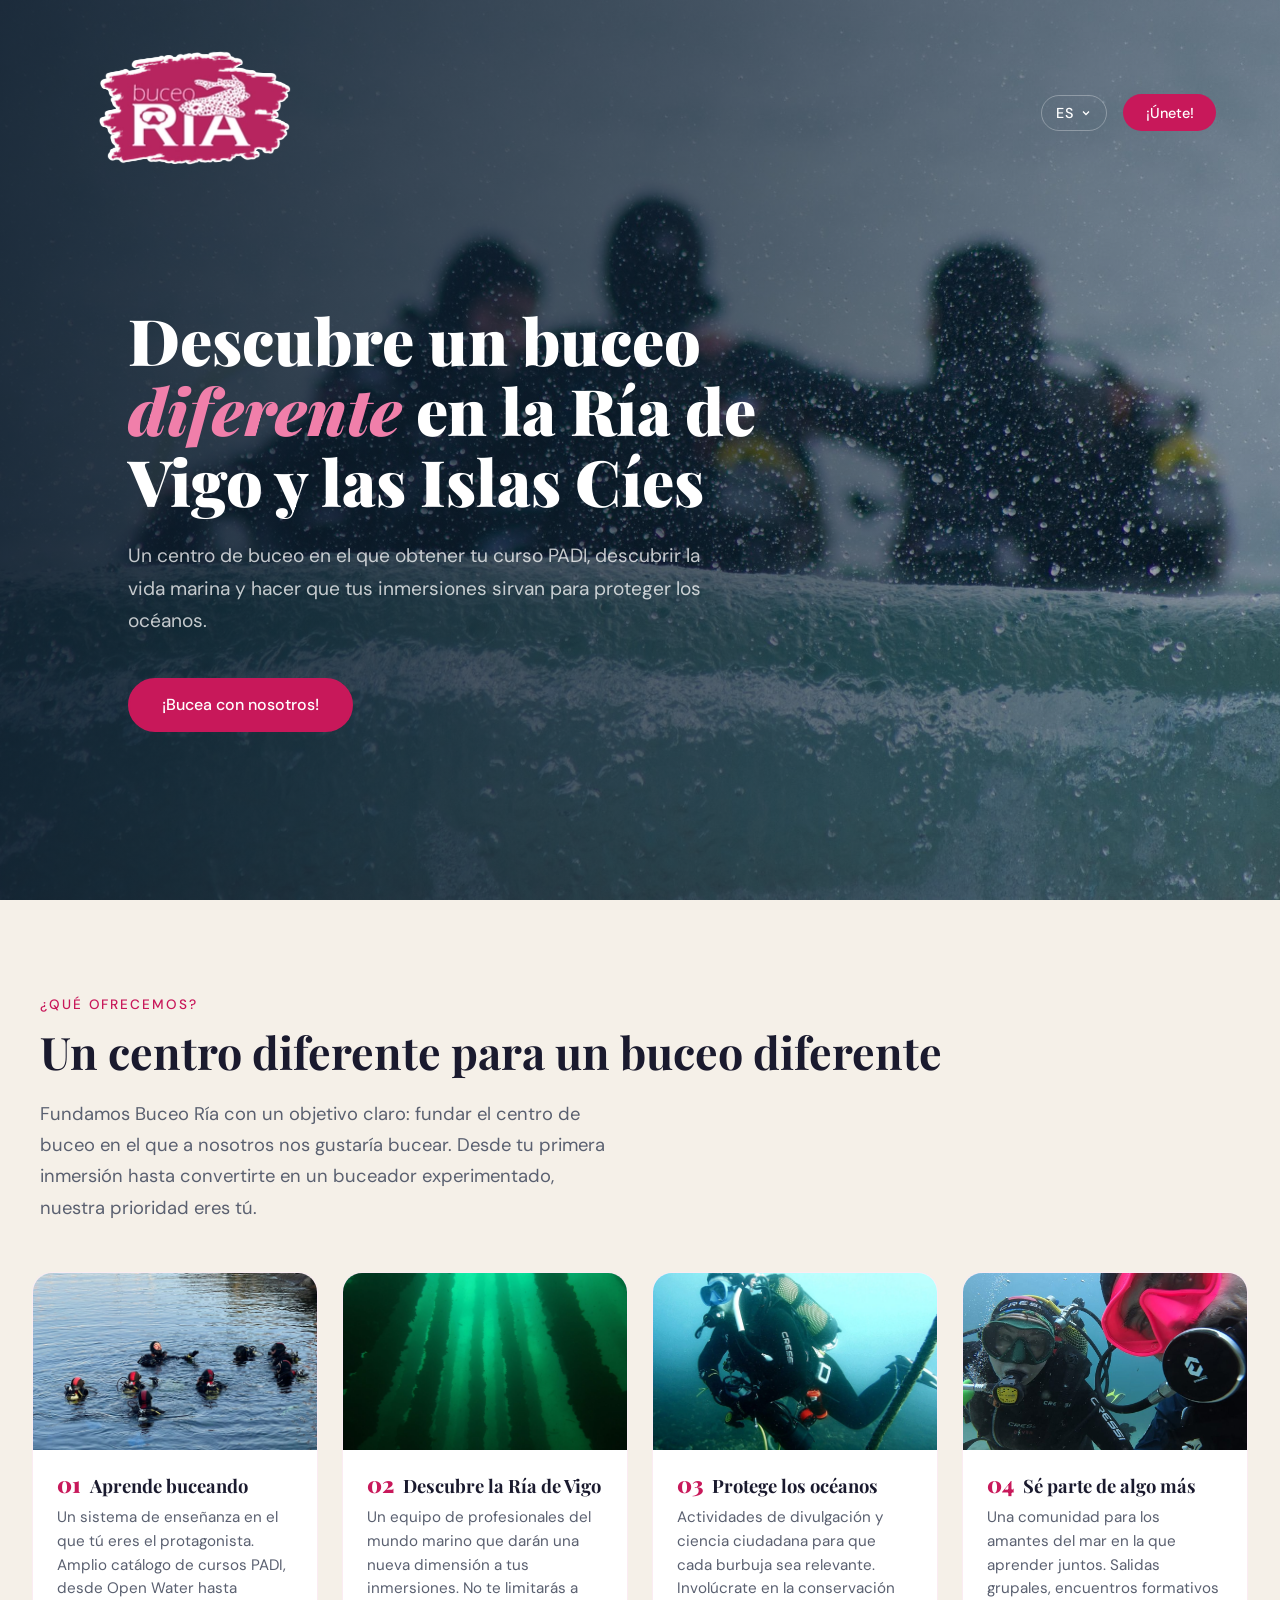
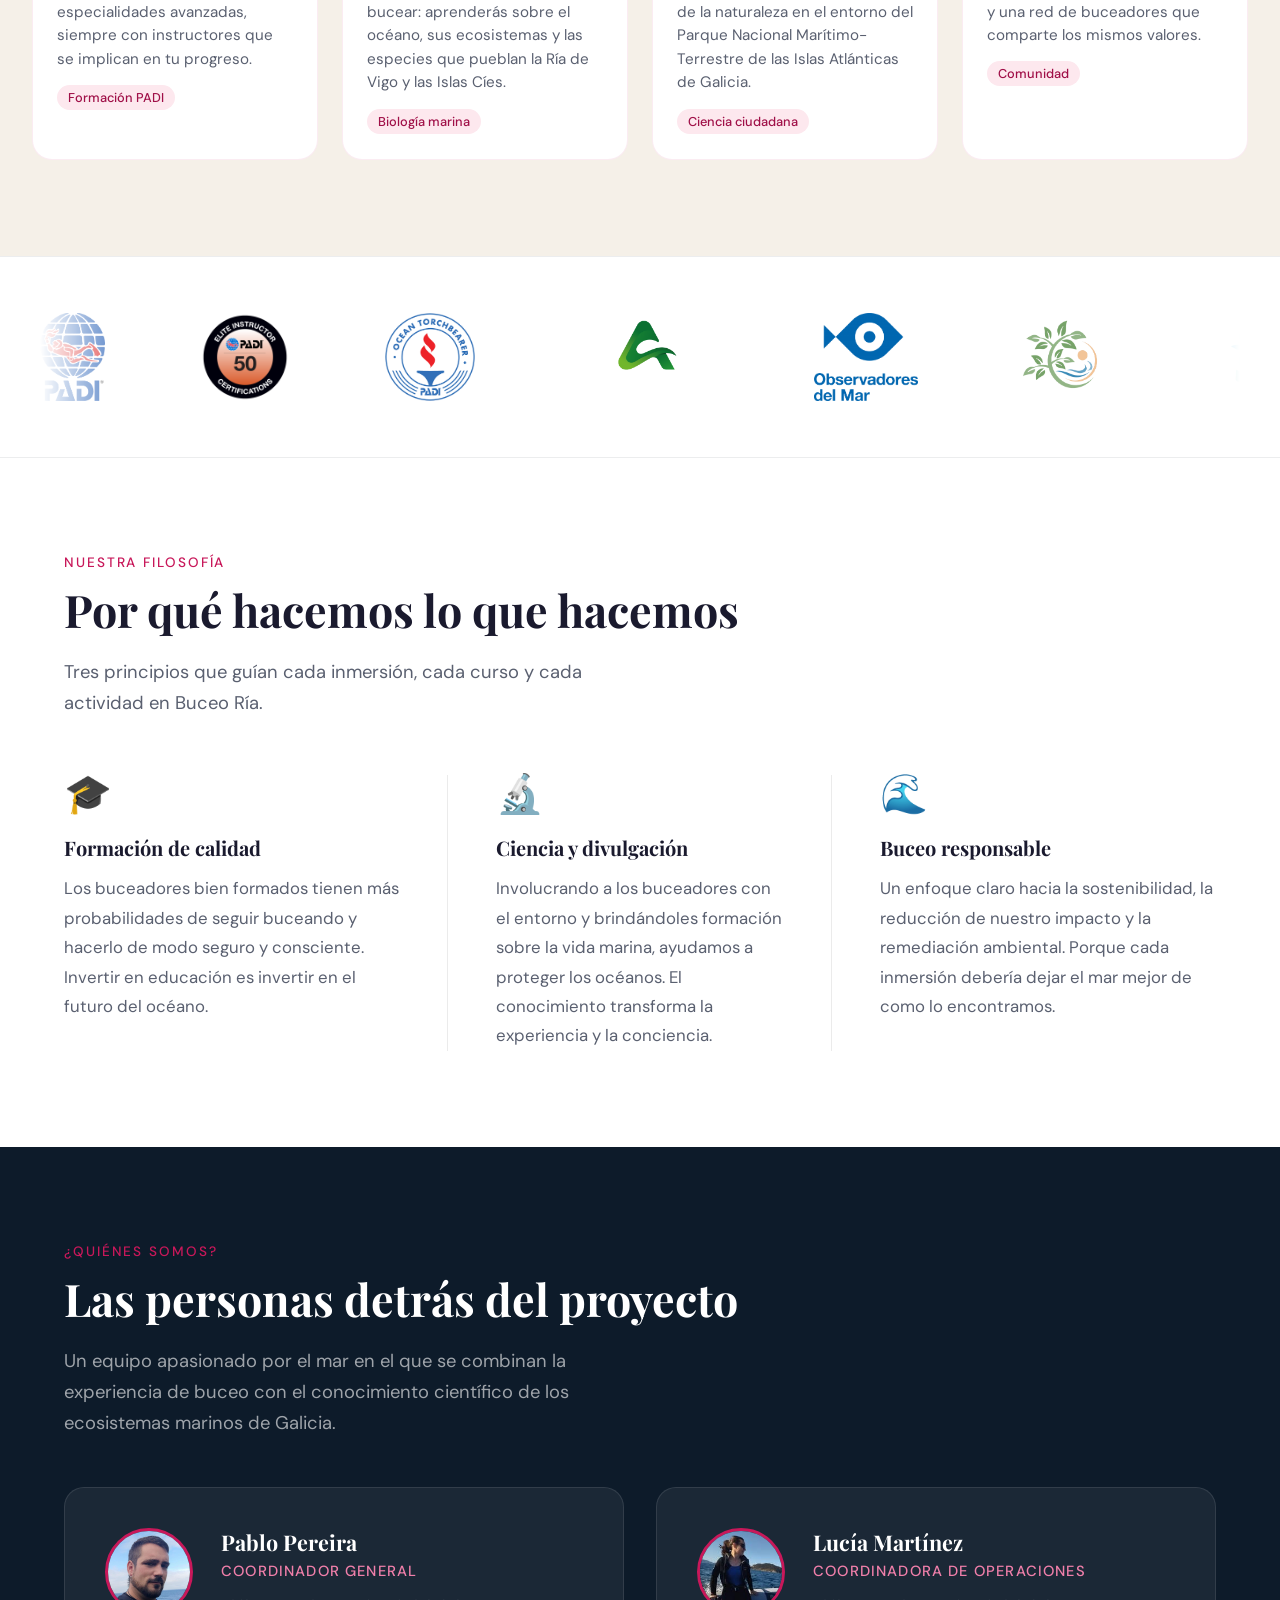
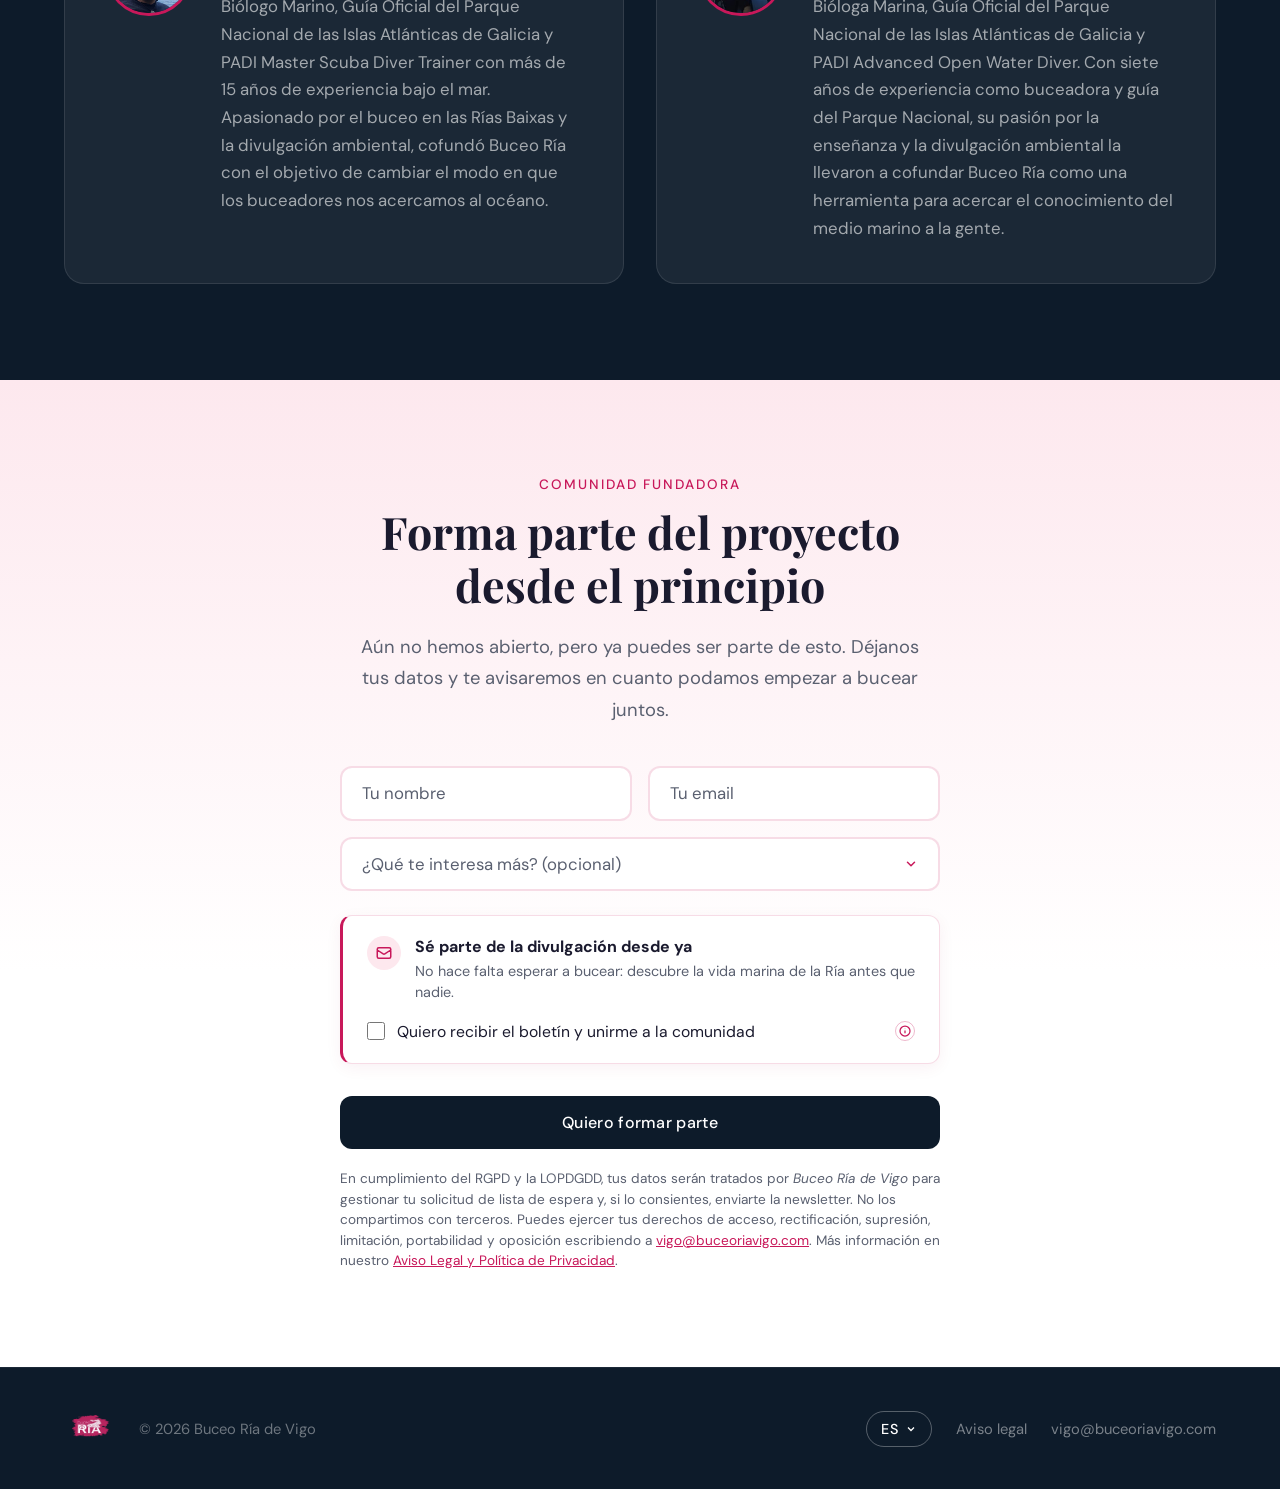
==== index.html @ fea6e8fd "fixes para dejar ready para prod" ====
<!DOCTYPE html>
<html lang="es">

<head>
  <meta charset="UTF-8">
  <meta name="viewport" content="width=device-width, initial-scale=1.0">

  <title>Buceo Ría | Centro de buceo en la Ría de Vigo y las Islas Cíes</title>
  <meta name="description"
    content="Centro de buceo en la Ría de Vigo y las Islas Cíes. Formación PADI, biología marina y ciencia ciudadana. Únete a nuestra lista de espera.">
  <meta name="robots" content="index, follow">
  <link rel="canonical" href="https://www.buceoriavigo.com/">

  <!-- Favicon -->
  <link rel="icon" href="/favicon.ico" sizes="any">
  <link rel="icon" type="image/png" sizes="16x16" href="assets/images/favicon-16x16.png">
  <link rel="icon" type="image/png" sizes="32x32" href="assets/images/favicon-32x32.png">
  <link rel="apple-touch-icon" sizes="180x180" href="assets/images/apple-touch-icon.png">

  <!-- Open Graph -->
  <meta property="og:type" content="website">
  <meta property="og:url" content="https://www.buceoriavigo.com/">
  <meta property="og:title" content="Buceo Ría | Centro de buceo en la Ría de Vigo y las Islas Cíes">
  <meta property="og:description"
    content="Centro de buceo en la Ría de Vigo y las Islas Cíes. Formación PADI, biología marina y ciencia ciudadana. Únete a nuestra lista de espera.">
  <!-- TEMPORAL: apunta a vercel.app porque www.buceoriavigo.com aun sirve la web de WordPress en construccion, no este deploy. Volver a https://www.buceoriavigo.com/assets/images/og-image.jpg en cuanto el dominio apunte a Vercel. -->
  <meta property="og:image" content="https://buceo-ria-landing.vercel.app/assets/images/og-image.jpg">
  <meta property="og:image:width" content="1200">
  <meta property="og:image:height" content="630">
  <meta property="og:locale" content="es_ES">
  <meta property="og:site_name" content="Buceo Ría">

  <!-- Twitter Card -->
  <meta name="twitter:card" content="summary_large_image">
  <meta name="twitter:title" content="Buceo Ría | Centro de buceo en la Ría de Vigo y las Islas Cíes">
  <meta name="twitter:description"
    content="Centro de buceo en la Ría de Vigo y las Islas Cíes. Formación PADI, biología marina y ciencia ciudadana.">
  <!-- TEMPORAL: mismo motivo que og:image arriba -->
  <meta name="twitter:image" content="https://buceo-ria-landing.vercel.app/assets/images/og-image.jpg">

  <link rel="preconnect" href="https://fonts.googleapis.com">
  <link rel="preconnect" href="https://fonts.gstatic.com" crossorigin>
  <link
    href="https://fonts.googleapis.com/css2?family=Playfair+Display:ital,wght@0,700;0,900;1,700&family=DM+Sans:wght@300;400;500&display=swap"
    rel="stylesheet">
  <link rel="stylesheet" href="css/styles.css">
</head>

<body>

  <!-- NAV -->
  <nav>
    <a class="nav-logo" href="#">
      <img src="assets/images/Logo_splash.webp" alt="Buceo Ría logo">
    </a>
    <div class="nav-right">
      <div class="lang-dropdown">
        <button class="lang-current" aria-haspopup="listbox">
          <span class="lang-current-label">ES</span>
          <svg width="12" height="12" fill="none" stroke="currentColor" stroke-width="2.5" viewBox="0 0 24 24">
            <path d="M6 9l6 6 6-6" />
          </svg>
        </button>
        <ul class="lang-options" role="listbox">
          <li class="lang-option" data-lang="gl" role="option">Galego</li>
          <li class="lang-option active" data-lang="es" role="option">Español</li>
          <li class="lang-option" data-lang="en" role="option">English</li>
        </ul>
      </div>
      <a class="nav-cta" href="#cta" data-i18n="nav.cta">Únete</a>
    </div>
  </nav>

  <!-- HERO -->
  <section id="hero">
    <div class="hero-bg-img"></div>
    <div class="hero-bg-pattern"></div>
    <div class="hero-bubbles">
      <div class="bubble"></div>
      <div class="bubble"></div>
      <div class="bubble"></div>
      <div class="bubble"></div>
      <div class="bubble"></div>
      <div class="bubble"></div>
      <div class="bubble"></div>
      <div class="bubble"></div>
    </div>
    <div class="hero-content">
      <!-- hero-tag: desactivado temporalmente, quitar visibility:hidden para activar -->
      <div class="hero-tag" style="visibility: hidden;" aria-hidden="true" data-i18n="hero.tag">Exploración · Ciencia ·
        Comunidad</div>
      <h1 data-i18n-html="hero.h1">Descubre un buceo <em>diferente</em> en la Ría de Vigo y las Islas Cíes</h1>
      <p data-i18n="hero.p">Un centro de buceo en el que obtener tu curso PADI, descubrir la vida marina y hacer que tus
        inmersiones sirvan para proteger los océanos.</p>
      <div class="hero-btns">
        <a href="#cta" class="btn-primary" data-i18n="hero.btn1">¡Bucea con nosotros!</a>
        <!-- redes sociales desactivadas temporalmente (aún no lanzadas), quitar style="display:none" para reactivar -->
        <a href="https://instagram.com" target="_blank" rel="noopener" class="btn-secondary" style="display: none;"
          data-i18n="hero.btn2">Síguenos en redes</a>
      </div>
    </div>
  </section>

  <!-- ACTIVIDADES -->
  <section id="actividades">
    <div class="section-inner">
      <div class="section-label" data-i18n="act.label">¿Qué ofrecemos?</div>
      <h2 class="section-title" data-i18n="act.title">Un centro diferente para un buceo diferente</h2>
      <p class="section-intro" data-i18n="act.intro">Fundamos Buceo Ría con un objetivo claro: fundar el centro de buceo
        en el que a nosotros nos gustaría bucear. Desde tu primera inmersión hasta convertirte en un buceador
        experimentado, nuestra prioridad eres tú.</p>
    </div>
    <div class="actividades-wide">
      <div class="actividades-grid">
        <div class="actividad-card">
          <div class="actividad-media">
            <img src="assets/images/algo-mas.jpg" alt="Grupo de buceadores en superficie durante un curso" loading="lazy">
          </div>
          <div class="actividad-body">
            <div class="actividad-head">
              <span class="actividad-num">01</span>
              <h3 data-i18n="act.1.title">Aprende buceando</h3>
            </div>
            <p data-i18n="act.1.desc">Un sistema de enseñanza en el que tú eres el protagonista. Amplio catálogo de
              cursos PADI, desde Open Water hasta especialidades avanzadas, siempre con instructores que se implican
              en tu progreso.</p>
            <span class="tag" data-i18n="act.1.tag">Formación PADI</span>
          </div>
        </div>
        <div class="actividad-card">
          <div class="actividad-media">
            <img src="assets/images/descubre.jpg" alt="Luz atravesando el agua entre las algas en la Ría de Vigo"
              loading="lazy">
          </div>
          <div class="actividad-body">
            <div class="actividad-head">
              <span class="actividad-num">02</span>
              <h3 data-i18n="act.2.title">Descubre la Ría de Vigo</h3>
            </div>
            <p data-i18n="act.2.desc">Un equipo de profesionales del mundo marino que darán una nueva dimensión a tus
              inmersiones. No te limitarás a bucear: aprenderás sobre el océano, sus ecosistemas y las especies que
              pueblan la Ría de Vigo y las Islas Cíes.</p>
            <span class="tag" data-i18n="act.2.tag">Biología marina</span>
          </div>
        </div>
        <div class="actividad-card">
          <div class="actividad-media">
            <img src="assets/images/protege.jpg" alt="Buceador explorando el fondo marino junto a la costa"
              loading="lazy">
          </div>
          <div class="actividad-body">
            <div class="actividad-head">
              <span class="actividad-num">03</span>
              <h3 data-i18n="act.3.title">Protege los océanos</h3>
            </div>
            <p data-i18n="act.3.desc">Actividades de divulgación y ciencia ciudadana para que cada burbuja sea
              relevante. Involúcrate en la conservación de la naturaleza en el entorno del Parque Nacional
              Marítimo-Terrestre de las Islas Atlánticas de Galicia.</p>
            <span class="tag" data-i18n="act.3.tag">Ciencia ciudadana</span>
          </div>
        </div>
        <div class="actividad-card">
          <div class="actividad-media">
            <img src="assets/images/aprende.jpg" alt="Dos buceadores compartiendo un momento bajo el agua"
              loading="lazy">
          </div>
          <div class="actividad-body">
            <div class="actividad-head">
              <span class="actividad-num">04</span>
              <h3 data-i18n="act.4.title">Sé parte de algo más</h3>
            </div>
            <p data-i18n="act.4.desc">Una comunidad para los amantes del mar en la que aprender juntos. Salidas
              grupales, encuentros formativos y una red de buceadores que comparte los mismos valores.</p>
            <span class="tag" data-i18n="act.4.tag">Comunidad</span>
          </div>
        </div>
      </div>
    </div>
  </section>

  <!-- CERTIFICADOS -->
  <section id="certificados">
    <div class="section-inner">
      <div class="certs-carousel">
        <div class="certs-track">
          <div class="cert-item"><img src="assets/images/logos/padi.png" alt="PADI"></div>
          <div class="cert-item"><img src="assets/images/logos/padi-elite-bronce.png"
              alt="PADI Elite Instructor - 50 Certificaciones"></div>
          <div class="cert-item"><img src="assets/images/logos/padi-ocean-torchbearer.png" alt="PADI Ocean Torchbearer">
          </div>
          <div class="cert-item"><img src="assets/images/logos/alen-formacion.png" alt="Alen Formación"></div>
          <div class="cert-item"><img src="assets/images/logos/observadores-del-mar.png"
              alt="Observadores del Mar"></div>
          <div class="cert-item"><img src="assets/images/logos/pejcona.png" alt="PEJCONA"></div>
          <div class="cert-item"><img src="assets/images/logos/reeducamar.png" alt="REEDUCAMAR"></div>
          <div class="cert-item"><img src="assets/images/logos/turislab.png"
              alt="Interreg España-Portugal - TURISLAB"></div>
          <div class="cert-item" aria-hidden="true"><img src="assets/images/logos/padi.png" alt=""></div>
          <div class="cert-item" aria-hidden="true"><img src="assets/images/logos/padi-elite-bronce.png" alt=""></div>
          <div class="cert-item" aria-hidden="true"><img src="assets/images/logos/padi-ocean-torchbearer.png" alt=""></div>
          <div class="cert-item" aria-hidden="true"><img src="assets/images/logos/alen-formacion.png" alt="">
          </div>
          <div class="cert-item" aria-hidden="true"><img
              src="assets/images/logos/observadores-del-mar.png" alt=""></div>
          <div class="cert-item" aria-hidden="true"><img src="assets/images/logos/pejcona.png" alt=""></div>
          <div class="cert-item" aria-hidden="true"><img src="assets/images/logos/reeducamar.png" alt=""></div>
          <div class="cert-item" aria-hidden="true"><img src="assets/images/logos/turislab.png"
              alt=""></div>
        </div>
      </div>
    </div>
  </section>

  <!-- VALORES -->
  <section id="valores">
    <div class="section-inner">
      <div class="section-label" data-i18n="val.label">Nuestra filosofía</div>
      <h2 class="section-title" data-i18n="val.title">Por qué hacemos lo que hacemos</h2>
      <p class="section-intro" data-i18n="val.intro">Tres principios que guían cada inmersión, cada curso y cada
        actividad en Buceo Ría.</p>
      <div class="valores-grid">
        <div class="valor-item">
          <div class="valor-icon">🎓</div>
          <h3 data-i18n="val.1.title">Formación de calidad</h3>
          <p data-i18n="val.1.desc">Los buceadores bien formados tienen más probabilidades de seguir buceando y hacerlo
            de modo seguro y consciente. Invertir en educación es invertir en el futuro del océano.</p>
        </div>
        <div class="valor-item">
          <div class="valor-icon">🔬</div>
          <h3 data-i18n="val.2.title">Ciencia y divulgación</h3>
          <p data-i18n="val.2.desc">Involucrando a los buceadores con el entorno y brindándoles formación sobre la vida
            marina, ayudamos a proteger los océanos. El conocimiento transforma la experiencia y la conciencia.</p>
        </div>
        <div class="valor-item">
          <div class="valor-icon">🌊</div>
          <h3 data-i18n="val.3.title">Buceo responsable</h3>
          <p data-i18n="val.3.desc">Un enfoque claro hacia la sostenibilidad, la reducción de nuestro impacto y la
            remediación ambiental. Porque cada inmersión debería dejar el mar mejor de como lo encontramos.</p>
        </div>
      </div>
    </div>
  </section>

  <!-- EQUIPO -->
  <section id="equipo">
    <div class="section-inner">
      <div class="section-label" data-i18n="team.label">¿Quiénes somos?</div>
      <h2 class="section-title" data-i18n="team.title">Las personas detrás del proyecto</h2>
      <p class="section-intro" data-i18n="team.intro">Un equipo apasionado por el mar en el que se combinan la
        experiencia de buceo con el conocimiento científico de los ecosistemas marinos de Galicia.</p>
      <div class="equipo-grid">
        <div class="equipo-card">
          <div class="equipo-avatar"><img src="assets/images/pablo_nosotros.jpg" alt="Pablo Pereira"></div>
          <div class="equipo-info">
            <h3>Pablo Pereira</h3>
            <div class="equipo-role" data-i18n="team.pablo.role">Coordinador General</div>
            <p data-i18n="team.pablo.desc">Biólogo Marino, Guía Oficial del Parque Nacional de las Islas Atlánticas de
              Galicia y PADI Master Scuba Diver Trainer con más de 15 años de experiencia bajo el mar. Apasionado por el
              buceo en las Rías Baixas y la divulgación ambiental, cofundó Buceo Ría con el objetivo de cambiar el modo
              en que los buceadores nos acercamos al océano.</p>
          </div>
        </div>
        <div class="equipo-card">
          <div class="equipo-avatar"><img src="assets/images/lucia_nosotros.jpg" alt="Lucía Martínez"></div>
          <div class="equipo-info">
            <h3>Lucía Martínez</h3>
            <div class="equipo-role" data-i18n="team.lucia.role">Coordinadora de Operaciones</div>
            <p data-i18n="team.lucia.desc">Bióloga Marina, Guía Oficial del Parque Nacional de las Islas Atlánticas de
              Galicia y PADI Advanced Open Water Diver. Con siete años de experiencia como buceadora y guía del Parque
              Nacional, su pasión por la enseñanza y la divulgación ambiental la llevaron a cofundar Buceo Ría como una
              herramienta para acercar el conocimiento del medio marino a la gente.</p>
          </div>
        </div>
      </div>
    </div>
  </section>

  <!-- CTA / FORMULARIO -->
  <section id="cta">
    <div class="cta-inner">
      <div class="section-label" data-i18n="cta.label">Comunidad fundadora</div>
      <h2 class="section-title" data-i18n="cta.title">Forma parte del proyecto desde el principio</h2>
      <p class="section-intro" data-i18n="cta.intro">Aún no hemos abierto, pero ya puedes ser parte de esto. Déjanos
        tus datos y te avisaremos en cuanto podamos empezar a bucear juntos.</p>

      <div class="cta-form-fields" id="cta-form-fields">
      <div class="form-row">
        <div class="form-group">
          <input type="text" data-i18n-placeholder="form.name" placeholder="Tu nombre" autocomplete="name">
        </div>
        <div class="form-group">
          <input type="email" data-i18n-placeholder="form.email" placeholder="Tu email" autocomplete="email">
        </div>
      </div>
      <div class="form-group">
        <details class="interests-dropdown">
          <summary class="interests-summary">
            <span class="interests-summary-text" data-i18n="form.message">¿Qué te interesa más? (opcional)</span>
            <svg class="interests-chevron" width="14" height="14" fill="none" stroke="currentColor" stroke-width="2.5"
              viewBox="0 0 24 24">
              <path stroke-linecap="round" stroke-linejoin="round" d="M6 9l6 6 6-6" />
            </svg>
          </summary>
          <div class="interests-panel">
            <label class="interests-option">
              <input type="checkbox" class="interest-check" value="padi">
              <span data-i18n="form.interest.padi">Formación PADI</span>
            </label>
            <label class="interests-option">
              <input type="checkbox" class="interest-check" value="recreativo">
              <span data-i18n="form.interest.recreativo">Buceo recreativo</span>
            </label>
            <label class="interests-option">
              <input type="checkbox" class="interest-check" value="viajes">
              <span data-i18n="form.interest.viajes">Viajes de buceo</span>
            </label>
            <label class="interests-option">
              <input type="checkbox" class="interest-check" value="ciencia">
              <span data-i18n="form.interest.ciencia">Ciencia ciudadana</span>
            </label>
            <label class="interests-option">
              <input type="checkbox" class="interest-check" value="comunidad">
              <span data-i18n="form.interest.comunidad">Comunidad</span>
            </label>
          </div>
        </details>
      </div>

      <div class="newsletter-box">
        <div class="newsletter-head">
          <span class="newsletter-icon" aria-hidden="true">
            <svg width="18" height="18" fill="none" stroke="currentColor" stroke-width="2" viewBox="0 0 24 24">
              <path stroke-linecap="round" stroke-linejoin="round"
                d="M3 8l7.89 5.26a2 2 0 002.22 0L21 8M5 19h14a2 2 0 002-2V7a2 2 0 00-2-2H5a2 2 0 00-2 2v10a2 2 0 002 2z" />
            </svg>
          </span>
          <div>
            <p class="newsletter-heading" data-i18n="newsletter.heading">Sé parte de la divulgación desde ya</p>
            <p class="newsletter-sub" data-i18n="newsletter.sub">No hace falta esperar a bucear: descubre la vida
              marina de la Ría antes que nadie.</p>
          </div>
        </div>
        <div class="newsletter-consent">
          <label class="checkbox-label">
            <input type="checkbox" id="newsletter-check">
            <span data-i18n="newsletter.check">Quiero recibir el boletín y unirme a la comunidad</span>
          </label>
          <button type="button" class="info-tooltip" aria-describedby="newsletter-tooltip">
            <svg width="12" height="12" fill="none" stroke="currentColor" stroke-width="2.5" viewBox="0 0 24 24">
              <circle cx="12" cy="12" r="10" />
              <line x1="12" y1="11" x2="12" y2="16.5" />
              <circle cx="12" cy="7.5" r="0.75" fill="currentColor" stroke="none" />
            </svg>
            <span class="sr-only" data-i18n="newsletter.tooltip_label">Más información sobre el boletín</span>
          </button>
          <div class="tooltip-content" id="newsletter-tooltip" role="tooltip" data-i18n-html="newsletter.note">Un
            correo al mes o cada dos, con contenido divulgativo sobre la vida marina de la Ría. Sin promociones.
            Puedes darte de baja cuando quieras con un clic.<br><br><strong>Si prefieres no suscribirte</strong>, solo
            te contactaremos cuando el centro abra.</div>
        </div>
      </div>

      <button class="btn-submit" type="button" data-i18n="btn.submit">Quiero formar parte</button>

      <p class="lopd-text" data-i18n-html="lopd">En cumplimiento del RGPD y la LOPDGDD, tus datos serán tratados por
        <em>Buceo Ría de Vigo</em> para gestionar tu solicitud de lista de espera y, si lo consientes, enviarte la
        newsletter. No los compartimos con terceros. Puedes ejercer tus derechos de acceso, rectificación, supresión,
        limitación, portabilidad y oposición escribiendo a <a
          href="mailto:vigo@buceoriavigo.com">vigo@buceoriavigo.com</a>. Más información en nuestro <a
          href="#aviso-legal">Aviso Legal y Política de Privacidad</a>.</p>
      </div>

      <div class="cta-success" id="cta-success" hidden>
        <span class="cta-success-icon" aria-hidden="true">
          <svg width="28" height="28" fill="none" stroke="currentColor" stroke-width="2.5" viewBox="0 0 24 24">
            <path stroke-linecap="round" stroke-linejoin="round" d="M5 13l4 4L19 7" />
          </svg>
        </span>
        <p class="cta-success-message" data-i18n="form.success">¡Apuntado! Te avisaremos cuando abramos. 🌊</p>
      </div>
    </div>
  </section>

  <!-- FOOTER -->
  <footer>
    <div class="footer-left">
      <div class="footer-logo">
        <img src="assets/images/Logo_splash.webp" alt="Buceo Ría">
      </div>
      <span class="footer-copy">© 2026 Buceo Ría de Vigo</span>
    </div>
    <div class="footer-right">
      <!-- redes sociales desactivadas temporalmente (aún no lanzadas), quitar style="display:none" para reactivar -->
      <div class="social-links" style="display: none;">
        <a href="https://instagram.com" target="_blank" rel="noopener" class="social-link" title="Instagram">
          <svg width="16" height="16" fill="currentColor" viewBox="0 0 24 24">
            <path
              d="M12 2.163c3.204 0 3.584.012 4.85.07 3.252.148 4.771 1.691 4.919 4.919.058 1.265.069 1.645.069 4.849 0 3.205-.012 3.584-.069 4.849-.149 3.225-1.664 4.771-4.919 4.919-1.266.058-1.644.07-4.85.07-3.204 0-3.584-.012-4.849-.07-3.26-.149-4.771-1.699-4.919-4.92-.058-1.265-.07-1.644-.07-4.849 0-3.204.013-3.583.07-4.849.149-3.227 1.664-4.771 4.919-4.919 1.266-.057 1.645-.069 4.849-.069zM12 0C8.741 0 8.333.014 7.053.072 2.695.272.273 2.69.073 7.052.014 8.333 0 8.741 0 12c0 3.259.014 3.668.072 4.948.2 4.358 2.618 6.78 6.98 6.98C8.333 23.986 8.741 24 12 24c3.259 0 3.668-.014 4.948-.072 4.354-.2 6.782-2.618 6.979-6.98.059-1.28.073-1.689.073-4.948 0-3.259-.014-3.667-.072-4.947-.196-4.354-2.617-6.78-6.979-6.98C15.668.014 15.259 0 12 0zm0 5.838a6.162 6.162 0 100 12.324 6.162 6.162 0 000-12.324zM12 16a4 4 0 110-8 4 4 0 010 8zm6.406-11.845a1.44 1.44 0 100 2.881 1.44 1.44 0 000-2.881z" />
          </svg>
        </a>
        <a href="https://facebook.com" target="_blank" rel="noopener" class="social-link" title="Facebook">
          <svg width="16" height="16" fill="currentColor" viewBox="0 0 24 24">
            <path
              d="M24 12.073c0-6.627-5.373-12-12-12s-12 5.373-12 12c0 5.99 4.388 10.954 10.125 11.854v-8.385H7.078v-3.47h3.047V9.43c0-3.007 1.792-4.669 4.533-4.669 1.312 0 2.686.235 2.686.235v2.953H15.83c-1.491 0-1.956.925-1.956 1.874v2.25h3.328l-.532 3.47h-2.796v8.385C19.612 23.027 24 18.062 24 12.073z" />
          </svg>
        </a>
        <a href="https://youtube.com" target="_blank" rel="noopener" class="social-link" title="YouTube">
          <svg width="16" height="16" fill="currentColor" viewBox="0 0 24 24">
            <path
              d="M23.498 6.186a3.016 3.016 0 00-2.122-2.136C19.505 3.545 12 3.545 12 3.545s-7.505 0-9.377.505A3.017 3.017 0 00.502 6.186C0 8.07 0 12 0 12s0 3.93.502 5.814a3.016 3.016 0 002.122 2.136c1.871.505 9.376.505 9.376.505s7.505 0 9.377-.505a3.015 3.015 0 002.122-2.136C24 15.93 24 12 24 12s0-3.93-.502-5.814zM9.545 15.568V8.432L15.818 12l-6.273 3.568z" />
          </svg>
        </a>
      </div>
      <div class="lang-dropdown lang-dropdown--up">
        <button class="lang-current" aria-haspopup="listbox">
          <span class="lang-current-label">ES</span>
          <svg width="12" height="12" fill="none" stroke="currentColor" stroke-width="2.5" viewBox="0 0 24 24">
            <path d="M6 9l6 6 6-6" />
          </svg>
        </button>
        <ul class="lang-options" role="listbox">
          <li class="lang-option" data-lang="gl" role="option">Galego</li>
          <li class="lang-option active" data-lang="es" role="option">Español</li>
          <li class="lang-option" data-lang="en" role="option">English</li>
        </ul>
      </div>
      <a href="aviso-legal.html" class="footer-link" data-i18n="footer.legal">Aviso legal</a>
      <a href="mailto:vigo@buceoriavigo.com" class="footer-link">vigo@buceoriavigo.com</a>
    </div>
  </footer>

  <script src="js/i18n.js"></script>
  <script src="js/nav.js"></script>
  <script src="js/main.js"></script>
</body>

</html>
---- css/styles.css ----
:root {
  --fuchsia: #C8185A;
  --fuchsia-light: #E8366E;
  --fuchsia-dark: #A01048;
  --fuchsia-pale: #FDE8EE;
  --navy: #0D1B2A;
  --ocean: #0D4F6C;
  --ocean-light: #1A7A9E;
  --sand: #F5F0E8;
  --white: #FFFFFF;
  --text-dark: #1A1A2E;
  --text-muted: #5A6070;
  --font-display: 'Playfair Display', Georgia, serif;
  --font-body: 'DM Sans', sans-serif;
}

*,
*::before,
*::after {
  box-sizing: border-box;
  margin: 0;
  padding: 0;
}

html {
  scroll-behavior: smooth;
}

body {
  font-family: var(--font-body);
  color: var(--text-dark);
  background: var(--white);
  overflow-x: hidden;
}

/* ─── NAV ─── */
nav {
  position: fixed;
  top: 0;
  left: 0;
  right: 0;
  z-index: 100;
  display: flex;
  align-items: center;
  justify-content: space-between;
  padding: 1.25rem 4rem;
  background: transparent;
  backdrop-filter: none;
  -webkit-backdrop-filter: none;
  transition: background 0.3s ease, backdrop-filter 0.3s ease;
}

.nav-right {
  display: flex;
  align-items: center;
  gap: 1rem;
}

.lang-dropdown {
  position: relative;
}

.lang-current {
  display: flex;
  align-items: center;
  gap: 0.4rem;
  background: transparent;
  border: 1px solid rgba(255, 255, 255, 0.3);
  color: var(--white);
  padding: 0.5rem 0.9rem;
  border-radius: 50px;
  font-family: var(--font-body);
  font-size: 0.9rem;
  font-weight: 500;
  letter-spacing: 0.04em;
  cursor: pointer;
  transition: all 0.2s;
}

.lang-current:hover {
  border-color: rgba(255, 255, 255, 0.6);
  background: rgba(255, 255, 255, 0.08);
}

.lang-current svg {
  transition: transform 0.2s;
}

.lang-dropdown.open .lang-current svg {
  transform: rotate(180deg);
}

.lang-options {
  position: absolute;
  top: calc(100% + 0.5rem);
  right: 0;
  background: var(--navy);
  border: 1px solid rgba(255, 255, 255, 0.12);
  border-radius: 12px;
  padding: 0.4rem;
  list-style: none;
  min-width: 130px;
  box-shadow: 0 8px 24px rgba(0, 0, 0, 0.35);
  opacity: 0;
  visibility: hidden;
  transform: translateY(-6px);
  transition: opacity 0.2s ease, transform 0.2s ease, visibility 0.2s;
}

.lang-dropdown.open .lang-options {
  opacity: 1;
  visibility: visible;
  transform: translateY(0);
}

.lang-dropdown--up .lang-options {
  top: auto;
  bottom: calc(100% + 0.5rem);
  transform: translateY(6px);
}

.lang-dropdown--up.open .lang-options {
  transform: translateY(0);
}

.lang-option {
  padding: 0.55rem 0.9rem;
  border-radius: 8px;
  font-size: 0.9rem;
  font-weight: 500;
  color: rgba(255, 255, 255, 0.65);
  cursor: pointer;
  transition: all 0.15s;
  list-style: none;
}

.lang-option:hover {
  background: rgba(255, 255, 255, 0.08);
  color: var(--white);
}

.lang-option.active {
  color: var(--white);
  background: rgba(200, 24, 90, 0.2);
}

.nav--scrolled {
  background: rgba(13, 27, 42, 0.88);
  backdrop-filter: blur(12px);
  -webkit-backdrop-filter: blur(12px);
  padding-top: 0.5rem;
  padding-bottom: 0.5rem;
  transition: background 0.3s ease, backdrop-filter 0.3s ease, padding 0.3s ease;
}

.nav--scrolled .nav-logo img {
  height: 110px;
}

.nav-logo img {
  height: 180px;
  transition: height 0.3s ease;
  filter:
    drop-shadow(1px 0 0 #fff) drop-shadow(-1px 0 0 #fff) drop-shadow(0 1px 0 #fff) drop-shadow(0 -1px 0 #fff) drop-shadow(0.7px 0.7px 0 #fff) drop-shadow(-0.7px 0.7px 0 #fff) drop-shadow(0.7px -0.7px 0 #fff) drop-shadow(-0.7px -0.7px 0 #fff);
}

.nav-cta {
  background: var(--fuchsia);
  color: var(--white);
  border: none;
  padding: 0.6rem 1.4rem;
  border-radius: 50px;
  font-family: var(--font-body);
  font-weight: 500;
  font-size: 0.9rem;
  cursor: pointer;
  text-decoration: none;
  transition: background 0.2s;
}

.nav-cta:hover {
  background: var(--fuchsia-light);
}

/* ─── HERO ─── */
#hero {
  position: relative;
  min-height: 100vh;
  display: flex;
  align-items: center;
  background-color: #0D1B2A;
  overflow: hidden;
}

.hero-bg-img {
  position: absolute;
  inset: 0;
  background-image: url('../assets/images/hero_image.jpg');
  background-size: cover;
  background-position: center;
  background-repeat: no-repeat;
}

.hero-bg-pattern {
  position: absolute;
  inset: 0;
  background: linear-gradient(to right,
      rgba(13, 27, 42, 0.88) 0%,
      rgba(13, 27, 42, 0.65) 55%,
      rgba(13, 27, 42, 0.35) 100%);
}

.hero-bubbles {
  position: absolute;
  inset: 0;
  overflow: hidden;
  pointer-events: none;
}

.bubble {
  position: absolute;
  border-radius: 50%;
  border: 1px solid rgba(255, 255, 255, 0.1);
  animation: rise linear infinite;
}

.bubble:nth-child(1) {
  width: 8px;
  height: 8px;
  left: 10%;
  bottom: -10%;
  animation-duration: 12s;
  animation-delay: 0s;
}

.bubble:nth-child(2) {
  width: 14px;
  height: 14px;
  left: 25%;
  bottom: -10%;
  animation-duration: 16s;
  animation-delay: 2s;
}

.bubble:nth-child(3) {
  width: 6px;
  height: 6px;
  left: 40%;
  bottom: -10%;
  animation-duration: 10s;
  animation-delay: 4s;
}

.bubble:nth-child(4) {
  width: 10px;
  height: 10px;
  left: 55%;
  bottom: -10%;
  animation-duration: 14s;
  animation-delay: 1s;
}

.bubble:nth-child(5) {
  width: 18px;
  height: 18px;
  left: 70%;
  bottom: -10%;
  animation-duration: 18s;
  animation-delay: 3s;
}

.bubble:nth-child(6) {
  width: 7px;
  height: 7px;
  left: 85%;
  bottom: -10%;
  animation-duration: 11s;
  animation-delay: 5s;
}

.bubble:nth-child(7) {
  width: 12px;
  height: 12px;
  left: 33%;
  bottom: -10%;
  animation-duration: 15s;
  animation-delay: 7s;
}

.bubble:nth-child(8) {
  width: 5px;
  height: 5px;
  left: 62%;
  bottom: -10%;
  animation-duration: 9s;
  animation-delay: 6s;
}

@keyframes rise {
  0% {
    transform: translateY(0) translateX(0);
    opacity: 0.6;
  }

  50% {
    transform: translateY(-50vh) translateX(20px);
    opacity: 0.3;
  }

  100% {
    transform: translateY(-110vh) translateX(-10px);
    opacity: 0;
  }
}

.hero-content {
  position: relative;
  z-index: 2;
  max-width: 780px;
  padding: 0 4rem;
  margin-top: 80px;
  animation: fadeUp 0.9s ease both;
}

@keyframes fadeUp {
  from {
    opacity: 0;
    transform: translateY(30px);
  }

  to {
    opacity: 1;
    transform: translateY(0);
  }
}

.hero-tag {
  display: inline-block;
  background: rgba(200, 24, 90, 0.2);
  border: 1px solid rgba(200, 24, 90, 0.4);
  color: #F07FAA;
  font-size: 0.88rem;
  font-weight: 500;
  letter-spacing: 0.1em;
  text-transform: uppercase;
  padding: 0.4rem 1rem;
  border-radius: 50px;
  margin-bottom: 1.5rem;
}

.hero-content h1 {
  font-family: var(--font-display);
  font-size: clamp(2.4rem, 5vw, 4rem);
  font-weight: 900;
  color: var(--white);
  line-height: 1.1;
  margin-bottom: 1.5rem;
}

.hero-content h1 em {
  font-style: italic;
  color: #F07FAA;
}

.hero-content p {
  font-size: 1.2rem;
  line-height: 1.7;
  color: rgba(255, 255, 255, 0.75);
  max-width: 580px;
  margin-bottom: 2.5rem;
}

.hero-btns {
  display: flex;
  gap: 1rem;
  flex-wrap: wrap;
}

.btn-primary {
  background: var(--fuchsia);
  color: var(--white);
  padding: 0.9rem 2rem;
  border-radius: 50px;
  font-weight: 500;
  font-size: 1rem;
  text-decoration: none;
  transition: all 0.25s;
  border: 2px solid var(--fuchsia);
  animation: fadeUp 0.9s ease 0.2s both;
}

.btn-primary:hover {
  background: var(--fuchsia-light);
  border-color: var(--fuchsia-light);
  transform: translateY(-2px);
  box-shadow: 0 8px 24px rgba(200, 24, 90, 0.35);
}

.btn-secondary {
  background: transparent;
  color: var(--white);
  padding: 0.9rem 2rem;
  border-radius: 50px;
  font-weight: 500;
  font-size: 1rem;
  text-decoration: none;
  border: 2px solid rgba(255, 255, 255, 0.4);
  transition: all 0.25s;
  animation: fadeUp 0.9s ease 0.35s both;
}

.btn-secondary:hover {
  border-color: white;
  background: rgba(255, 255, 255, 0.08);
  transform: translateY(-2px);
}

/* ─── SECTIONS COMMON ─── */
section {
  padding: 6rem 4rem;
}

.section-inner {
  max-width: 1200px;
  margin-left: auto;
  margin-right: auto;
}

.section-label {
  font-size: 0.85rem;
  font-weight: 500;
  letter-spacing: 0.14em;
  text-transform: uppercase;
  color: var(--fuchsia);
  margin-bottom: 0.75rem;
}

.section-title {
  font-family: var(--font-display);
  font-size: clamp(2rem, 3.5vw, 3rem);
  font-weight: 700;
  color: var(--text-dark);
  line-height: 1.2;
  margin-bottom: 1.25rem;
}

.section-intro {
  font-size: 1.15rem;
  line-height: 1.7;
  color: var(--text-muted);
  max-width: 580px;
}

/* ─── ACTIVIDADES ─── */
#actividades {
  background: var(--sand);
  padding-left: 2rem;
  padding-right: 2rem;
}

.actividades-wide {
  max-width: 1600px;
  margin: 0 auto;
}

.actividades-grid {
  display: grid;
  grid-template-columns: repeat(4, 1fr);
  gap: 1.5rem;
  margin-top: 3rem;
}

@media (max-width: 900px) {
  .actividades-grid {
    grid-template-columns: repeat(2, 1fr);
  }
}

@media (max-width: 560px) {
  .actividades-grid {
    grid-template-columns: 1fr;
  }
}

.actividad-card {
  background: var(--white);
  border-radius: 20px;
  overflow: hidden;
  border: 1px solid rgba(200, 24, 90, 0.08);
  transition: transform 0.3s ease, box-shadow 0.3s ease;
}

.actividad-card:hover {
  transform: translateY(-4px);
  box-shadow: 0 20px 40px rgba(13, 27, 42, 0.1);
}

.actividad-media {
  position: relative;
  aspect-ratio: 16 / 10;
  overflow: hidden;
  background: var(--sand);
}

.actividad-media img {
  width: 100%;
  height: 100%;
  object-fit: cover;
  display: block;
  transition: transform 0.5s ease;
}

.actividad-card:hover .actividad-media img {
  transform: scale(1.06);
}

.actividad-body {
  padding: 1.4rem 1.5rem 1.6rem;
}

.actividad-head {
  display: flex;
  align-items: baseline;
  gap: 0.55rem;
  margin-bottom: 0.55rem;
}

.actividad-num {
  font-family: var(--font-display);
  font-size: 1.4rem;
  font-weight: 900;
  color: var(--fuchsia);
  line-height: 1;
  flex-shrink: 0;
}

.actividad-card h3 {
  font-family: var(--font-display);
  font-size: 1.15rem;
  font-weight: 700;
  color: var(--text-dark);
  line-height: 1.3;
}

.actividad-card p {
  font-size: 0.95rem;
  line-height: 1.55;
  color: var(--text-muted);
}

.actividad-card .tag {
  display: inline-block;
  background: var(--fuchsia-pale);
  color: var(--fuchsia-dark);
  font-size: 0.8rem;
  font-weight: 500;
  padding: 0.25rem 0.7rem;
  border-radius: 50px;
  margin-top: 0.85rem;
}

/* ─── CERTIFICADOS ─── */
#certificados {
  background: var(--white);
  padding: 3.5rem 0;
  border-top: 1px solid rgba(13, 27, 42, 0.08);
  border-bottom: 1px solid rgba(13, 27, 42, 0.08);
}

.certs-carousel {
  overflow: hidden;
  -webkit-mask-image: linear-gradient(to right, transparent, #000 10%, #000 90%, transparent);
  mask-image: linear-gradient(to right, transparent, #000 10%, #000 90%, transparent);
}

.certs-track {
  display: flex;
  align-items: center;
  gap: 6rem;
  width: max-content;
  animation: certs-scroll 42s linear infinite;
}

.certs-carousel:hover .certs-track {
  animation-play-state: paused;
}

.cert-item {
  flex: 0 0 auto;
  height: 88px;
  display: flex;
  align-items: center;
  justify-content: center;
}

.cert-item img {
  height: 100%;
  width: auto;
  max-width: 280px;
  object-fit: contain;
}

@keyframes certs-scroll {
  from {
    transform: translateX(0);
  }

  to {
    transform: translateX(-50%);
  }
}

/* ─── VALORES ─── */
#valores {
  background: var(--white);
}

.valores-grid {
  display: grid;
  grid-template-columns: repeat(3, 1fr);
  gap: 0;
  margin-top: 3.5rem;
}

.valor-item {
  padding: 0 3rem;
  border-right: 1px solid rgba(0, 0, 0, 0.08);
}

.valor-item:first-child {
  padding-left: 0;
}

.valor-item:last-child {
  padding-right: 0;
  border-right: none;
}

.valor-icon {
  font-size: 2.4rem;
  margin-bottom: 1.25rem;
  display: block;
  line-height: 1;
}

.valor-item h3 {
  font-family: var(--font-display);
  font-size: 1.25rem;
  font-weight: 700;
  color: var(--text-dark);
  margin-bottom: 0.85rem;
}

.valor-item p {
  font-size: 1.05rem;
  line-height: 1.75;
  color: var(--text-muted);
}

@media (max-width: 900px) {
  .valores-grid {
    grid-template-columns: 1fr;
    gap: 0;
  }

  .valor-item {
    padding: 2rem 0;
    border-right: none;
    border-bottom: 1px solid rgba(0, 0, 0, 0.08);
  }

  .valor-item:last-child {
    border-bottom: none;
    padding-bottom: 0;
  }

  .valor-item:first-child {
    padding-top: 0;
  }
}

/* ─── EQUIPO ─── */
#equipo {
  background: var(--navy);
  padding: 6rem 4rem;
}

#equipo .section-title {
  color: var(--white);
}

#equipo .section-intro {
  color: rgba(255, 255, 255, 0.6);
}

.equipo-grid {
  display: grid;
  grid-template-columns: repeat(2, 1fr);
  gap: 2rem;
  margin-top: 3rem;
}


.equipo-card {
  background: rgba(255, 255, 255, 0.06);
  border: 1px solid rgba(255, 255, 255, 0.1);
  border-radius: 20px;
  padding: 2.5rem;
  display: flex;
  gap: 1.75rem;
  align-items: flex-start;
  transition: background 0.3s;
}

.equipo-card:hover {
  background: rgba(200, 24, 90, 0.1);
  border-color: rgba(200, 24, 90, 0.3);
}

.equipo-avatar {
  width: 88px;
  height: 88px;
  flex-shrink: 0;
  border-radius: 50%;
  background: linear-gradient(135deg, var(--fuchsia-dark), var(--ocean));
  display: flex;
  align-items: center;
  justify-content: center;
  font-family: var(--font-display);
  font-size: 1.8rem;
  font-weight: 700;
  color: white;
  border: 3px solid var(--fuchsia);
  overflow: hidden;
}

.equipo-avatar img {
  width: 100%;
  height: 100%;
  object-fit: cover;
}

.equipo-info h3 {
  font-family: var(--font-display);
  font-size: 1.35rem;
  font-weight: 700;
  color: var(--white);
  margin-bottom: 0.3rem;
}

.equipo-role {
  font-size: 0.92rem;
  color: #F07FAA;
  font-weight: 500;
  text-transform: uppercase;
  letter-spacing: 0.08em;
  margin-bottom: 0.75rem;
}

.equipo-info p {
  font-size: 1.05rem;
  line-height: 1.65;
  color: rgba(255, 255, 255, 0.6);
}

/* ─── CTA / FORMULARIO ─── */
#cta {
  background: linear-gradient(180deg, var(--fuchsia-pale) 0%, var(--white) 60%);
  position: relative;
  overflow: hidden;
}

.cta-inner {
  position: relative;
  z-index: 1;
  max-width: 600px;
  margin: 0 auto;
  text-align: center;
}

.cta-inner .section-intro {
  margin: 0 auto 2.5rem;
}

.cta-success {
  padding: 2rem 1.5rem 1rem;
}

.cta-success-icon {
  display: inline-flex;
  align-items: center;
  justify-content: center;
  width: 56px;
  height: 56px;
  border-radius: 50%;
  background: var(--fuchsia-pale);
  color: var(--fuchsia);
  margin-bottom: 1.25rem;
}

.cta-success-message {
  font-size: 1.25rem;
  font-weight: 600;
  color: var(--text-dark);
  max-width: 420px;
  margin: 0 auto;
}

.form-row {
  display: grid;
  grid-template-columns: 1fr 1fr;
  gap: 1rem;
}

.form-group {
  margin-bottom: 1rem;
  text-align: left;
}

.form-group input {
  width: 100%;
  padding: 0.9rem 1.25rem;
  border-radius: 12px;
  border: 2px solid rgba(200, 24, 90, 0.15);
  background: var(--white);
  color: var(--text-dark);
  font-family: var(--font-body);
  font-size: 1.05rem;
  outline: none;
  transition: border 0.2s, box-shadow 0.2s;
}

.form-group input::placeholder {
  color: var(--text-muted);
}

.form-group input:focus {
  border-color: var(--fuchsia);
  box-shadow: 0 0 0 4px rgba(200, 24, 90, 0.1);
}

.interests-dropdown {
  border: 2px solid rgba(200, 24, 90, 0.15);
  border-radius: 12px;
  background: var(--white);
  transition: border-color 0.2s;
}

.interests-dropdown[open] {
  border-color: var(--fuchsia);
}

.interests-summary {
  display: flex;
  align-items: center;
  justify-content: space-between;
  gap: 0.75rem;
  padding: 0.9rem 1.25rem;
  cursor: pointer;
  list-style: none;
  font-size: 1.05rem;
  color: var(--text-muted);
  user-select: none;
}

.interests-summary::-webkit-details-marker {
  display: none;
}

.interests-summary-text.has-value {
  color: var(--text-dark);
}

.interests-chevron {
  flex-shrink: 0;
  color: var(--fuchsia);
  transition: transform 0.2s;
}

.interests-dropdown[open] .interests-chevron {
  transform: rotate(180deg);
}

.interests-dropdown[open] .interests-summary {
  border-bottom: 1px solid rgba(200, 24, 90, 0.12);
}

.interests-panel {
  padding: 0.75rem 1.25rem 1rem;
  display: grid;
  grid-template-columns: 1fr 1fr;
  gap: 0.6rem 1rem;
}

.interests-option {
  display: flex;
  align-items: center;
  gap: 0.6rem;
  font-size: 0.95rem;
  color: var(--text-dark);
  cursor: pointer;
}

.interests-option input[type="checkbox"] {
  width: 17px;
  height: 17px;
  flex-shrink: 0;
  accent-color: var(--fuchsia);
  cursor: pointer;
}

.newsletter-box {
  background: var(--white);
  border: 1px solid rgba(200, 24, 90, 0.15);
  border-left: 3px solid var(--fuchsia);
  border-radius: 12px;
  padding: 1.25rem 1.5rem;
  margin: 1.5rem 0;
  text-align: left;
  box-shadow: 0 4px 16px rgba(160, 16, 72, 0.06);
}

.newsletter-head {
  display: flex;
  align-items: flex-start;
  gap: 0.85rem;
  margin-bottom: 1rem;
}

.newsletter-icon {
  flex-shrink: 0;
  width: 34px;
  height: 34px;
  border-radius: 50%;
  background: var(--fuchsia-pale);
  color: var(--fuchsia);
  display: flex;
  align-items: center;
  justify-content: center;
}

.newsletter-heading {
  font-weight: 700;
  color: var(--text-dark);
  font-size: 1rem;
  margin-bottom: 0.2rem;
}

.newsletter-sub {
  font-size: 0.9rem;
  color: var(--text-muted);
  line-height: 1.5;
}

.newsletter-consent {
  position: relative;
  display: flex;
  align-items: flex-start;
  gap: 0.6rem;
}

.checkbox-label {
  display: flex;
  align-items: flex-start;
  gap: 0.75rem;
  cursor: pointer;
  font-size: 0.98rem;
  color: var(--text-dark);
  line-height: 1.5;
  flex: 1;
}

.checkbox-label input[type="checkbox"] {
  width: 18px;
  height: 18px;
  flex-shrink: 0;
  margin-top: 2px;
  accent-color: var(--fuchsia);
  cursor: pointer;
}

.info-tooltip {
  flex-shrink: 0;
  width: 20px;
  height: 20px;
  border-radius: 50%;
  border: 1px solid rgba(200, 24, 90, 0.3);
  background: transparent;
  color: var(--fuchsia);
  display: flex;
  align-items: center;
  justify-content: center;
  cursor: help;
  padding: 0;
  margin-top: 1px;
  transition: background 0.2s, color 0.2s;
}

.info-tooltip:hover,
.info-tooltip:focus-visible {
  background: var(--fuchsia);
  color: var(--white);
  outline: none;
}

.sr-only {
  position: absolute;
  width: 1px;
  height: 1px;
  padding: 0;
  margin: -1px;
  overflow: hidden;
  clip: rect(0, 0, 0, 0);
  white-space: nowrap;
  border: 0;
}

.tooltip-content {
  position: absolute;
  bottom: calc(100% + 10px);
  right: 0;
  width: 280px;
  max-width: 80vw;
  background: var(--navy);
  color: rgba(255, 255, 255, 0.85);
  font-size: 0.85rem;
  line-height: 1.5;
  border-radius: 10px;
  padding: 0.9rem 1rem;
  box-shadow: 0 8px 24px rgba(0, 0, 0, 0.2);
  opacity: 0;
  visibility: hidden;
  transform: translateY(4px);
  transition: opacity 0.2s, transform 0.2s, visibility 0.2s;
  pointer-events: none;
  z-index: 5;
}

.tooltip-content strong {
  color: var(--white);
}

.tooltip-content::after {
  content: '';
  position: absolute;
  top: 100%;
  right: 8px;
  border: 6px solid transparent;
  border-top-color: var(--navy);
}

.info-tooltip:hover+.tooltip-content,
.info-tooltip:focus-visible+.tooltip-content,
.info-tooltip.is-open+.tooltip-content {
  opacity: 1;
  visibility: visible;
  transform: translateY(0);
  pointer-events: auto;
}

.lopd-text {
  font-size: 0.85rem;
  color: var(--text-muted);
  line-height: 1.5;
  margin-top: 1.25rem;
  text-align: left;
}

.lopd-text a {
  color: var(--fuchsia);
  text-decoration: underline;
}

.btn-submit {
  width: 100%;
  background: var(--navy);
  color: var(--white);
  border: none;
  padding: 1rem;
  border-radius: 12px;
  font-family: var(--font-body);
  font-size: 1rem;
  font-weight: 500;
  cursor: pointer;
  margin-top: 0.5rem;
  transition: all 0.2s;
  letter-spacing: 0.02em;
}

.btn-submit:hover {
  background: #162940;
  transform: translateY(-1px);
  box-shadow: 0 6px 20px rgba(13, 27, 42, 0.25);
}

/* ─── FOOTER ─── */
footer {
  background: var(--navy);
  padding: 2.5rem 4rem;
  display: flex;
  align-items: center;
  justify-content: space-between;
  flex-wrap: wrap;
  gap: 1rem;
  border-top: 1px solid rgba(255, 255, 255, 0.06);
}

.footer-left {
  display: flex;
  align-items: center;
  gap: 1.5rem;
}

.footer-logo img {
  height: 36px;
}

.footer-copy {
  font-size: 0.92rem;
  color: rgba(255, 255, 255, 0.4);
}

.footer-right {
  display: flex;
  align-items: center;
  gap: 1.5rem;
  flex-wrap: wrap;
}

.footer-link {
  font-size: 0.92rem;
  color: rgba(255, 255, 255, 0.45);
  text-decoration: none;
  transition: color 0.2s;
}

.footer-link:hover {
  color: #F07FAA;
}

.social-links {
  display: flex;
  gap: 0.75rem;
}

.social-link {
  width: 36px;
  height: 36px;
  border-radius: 8px;
  border: 1px solid rgba(255, 255, 255, 0.12);
  display: flex;
  align-items: center;
  justify-content: center;
  color: rgba(255, 255, 255, 0.5);
  text-decoration: none;
  transition: all 0.2s;
  font-size: 0.85rem;
}

.social-link:hover {
  border-color: var(--fuchsia);
  color: #F07FAA;
  background: rgba(200, 24, 90, 0.1);
}

/* ─── AVISO LEGAL ─── */
.legal-header {
  background: var(--navy);
  padding: 9rem 4rem 4rem;
  text-align: center;
}

.legal-header .section-title {
  color: var(--white);
}

.legal-header .section-intro {
  color: rgba(255, 255, 255, 0.55);
  margin: 0 auto;
}

.legal-content {
  max-width: 760px;
  margin: 0 auto;
  padding: 4rem;
}

.legal-section {
  margin-bottom: 3rem;
}

.legal-section h2 {
  font-family: var(--font-display);
  font-size: 1.4rem;
  font-weight: 700;
  color: var(--text-dark);
  margin-bottom: 1rem;
  padding-bottom: 0.6rem;
  border-bottom: 2px solid var(--fuchsia);
}

.legal-section h3 {
  font-size: 1.1rem;
  font-weight: 500;
  color: var(--text-dark);
  margin: 1.25rem 0 0.4rem;
}

.legal-section p,
.legal-section li {
  font-size: 1.05rem;
  line-height: 1.8;
  color: var(--text-muted);
  margin-bottom: 0.6rem;
}

.legal-section ul {
  padding-left: 1.5rem;
  margin-bottom: 0.75rem;
}

.legal-placeholder {
  background: var(--fuchsia-pale);
  border-left: 3px solid var(--fuchsia);
  padding: 0.7rem 1rem;
  border-radius: 0 8px 8px 0;
  font-size: 0.95rem;
  color: var(--fuchsia-dark);
  font-style: italic;
  margin-bottom: 0.75rem;
}

/* ─── RESPONSIVE ─── */
@media (max-width: 768px) {
  section {
    padding: 4rem 1.5rem;
  }

  nav {
    padding: 1rem 1.5rem;
  }

  .nav-logo img {
    height: 115px;
  }

  .nav--scrolled .nav-logo img {
    height: 90px;
  }

  nav .lang-current {
    padding: 0.35rem 0.65rem;
    font-size: 0.8rem;
  }

  .hero-content {
    padding: 0 1.5rem;
  }

  .certs-track {
    gap: 2rem;
  }

  footer {
    padding: 2rem 1.5rem;
    flex-direction: column;
    align-items: flex-start;
  }

  .footer-left {
    flex-direction: column;
    align-items: flex-start;
    gap: 0.5rem;
  }

  #equipo {
    padding: 4rem 1.5rem;
  }

  .equipo-grid {
    grid-template-columns: 1fr;
    gap: 1.25rem;
  }

  .equipo-card {
    flex-direction: column;
    align-items: center;
    text-align: center;
    padding: 2rem 1.5rem;
    gap: 1.25rem;
  }

  .equipo-avatar {
    width: 100px;
    height: 100px;
  }

  .form-row {
    grid-template-columns: 1fr;
    gap: 0;
  }

  .interests-panel {
    grid-template-columns: 1fr;
  }

  .tooltip-content {
    right: auto;
    left: 50%;
    transform: translateX(-50%) translateY(4px);
  }

  .info-tooltip:hover+.tooltip-content,
  .info-tooltip:focus-visible+.tooltip-content,
  .info-tooltip.is-open+.tooltip-content {
    transform: translateX(-50%) translateY(0);
  }

  .tooltip-content::after {
    right: auto;
    left: 50%;
    transform: translateX(-50%);
  }
}
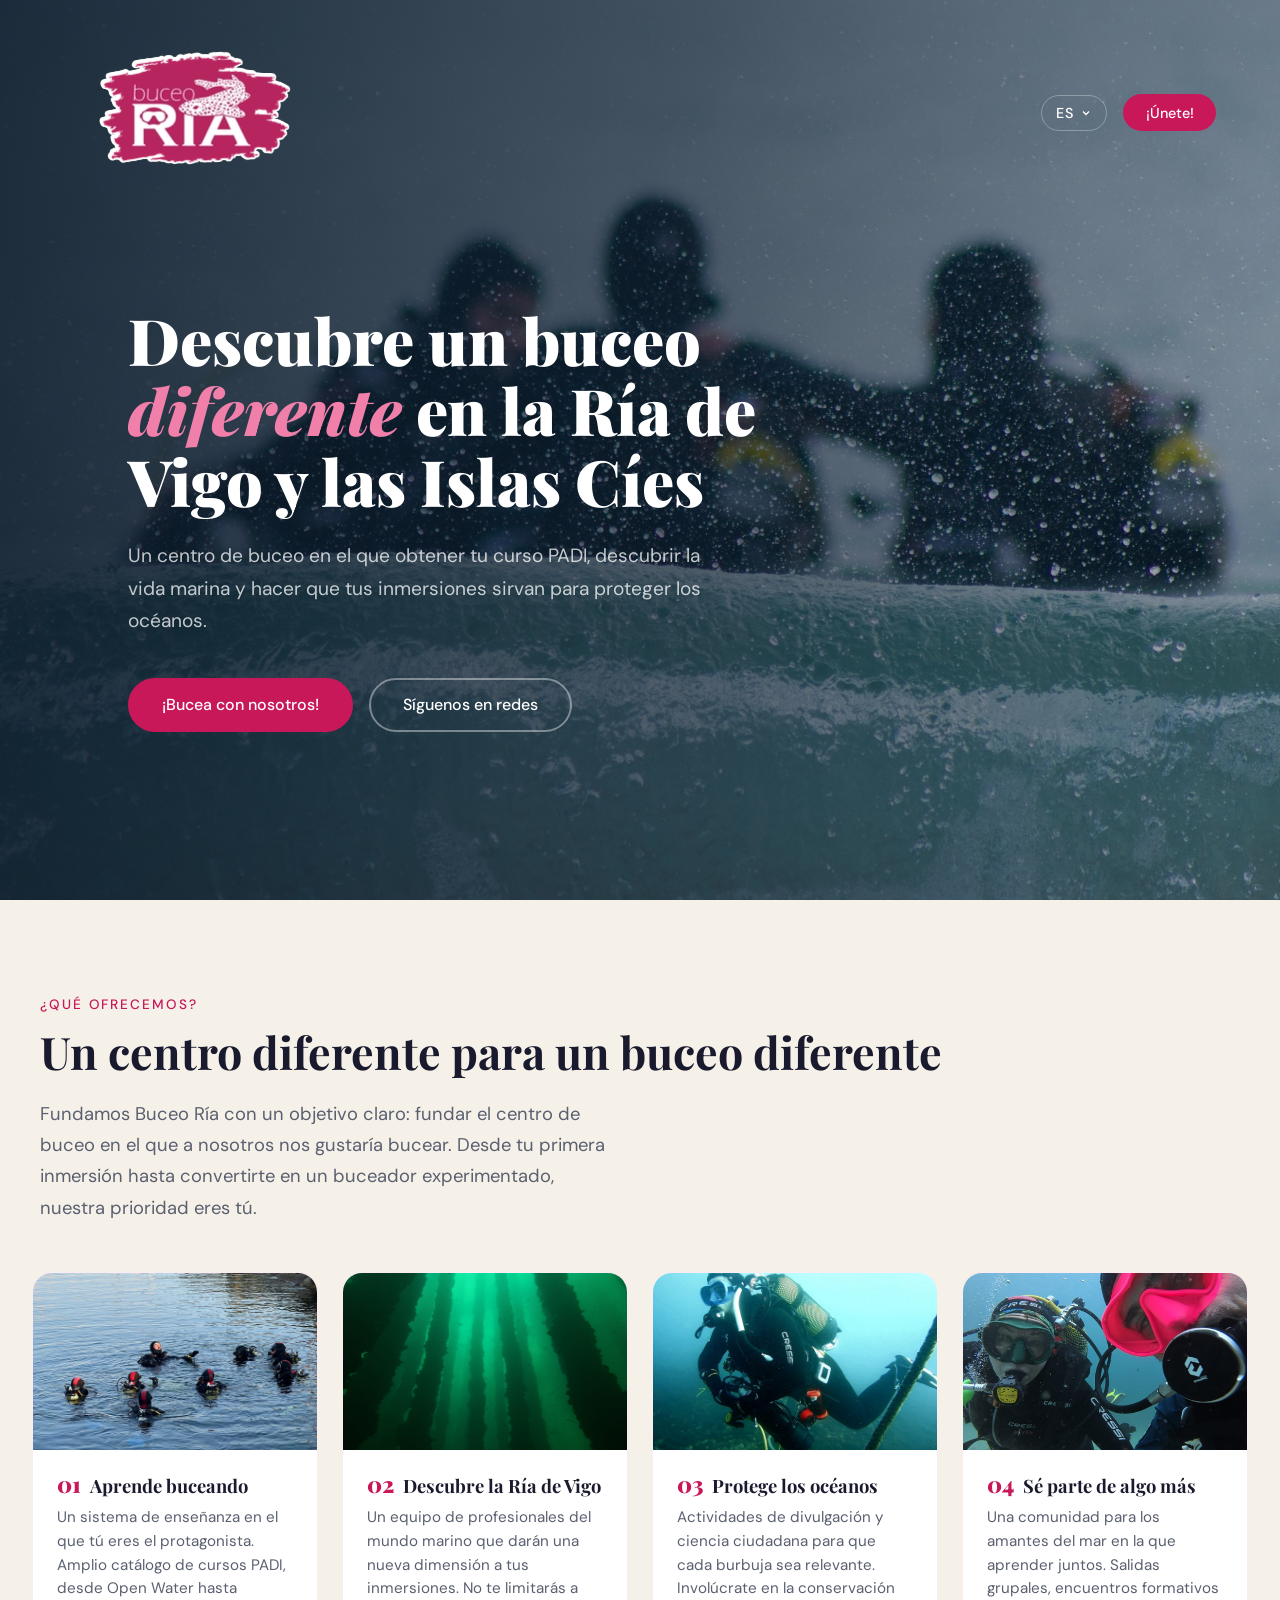
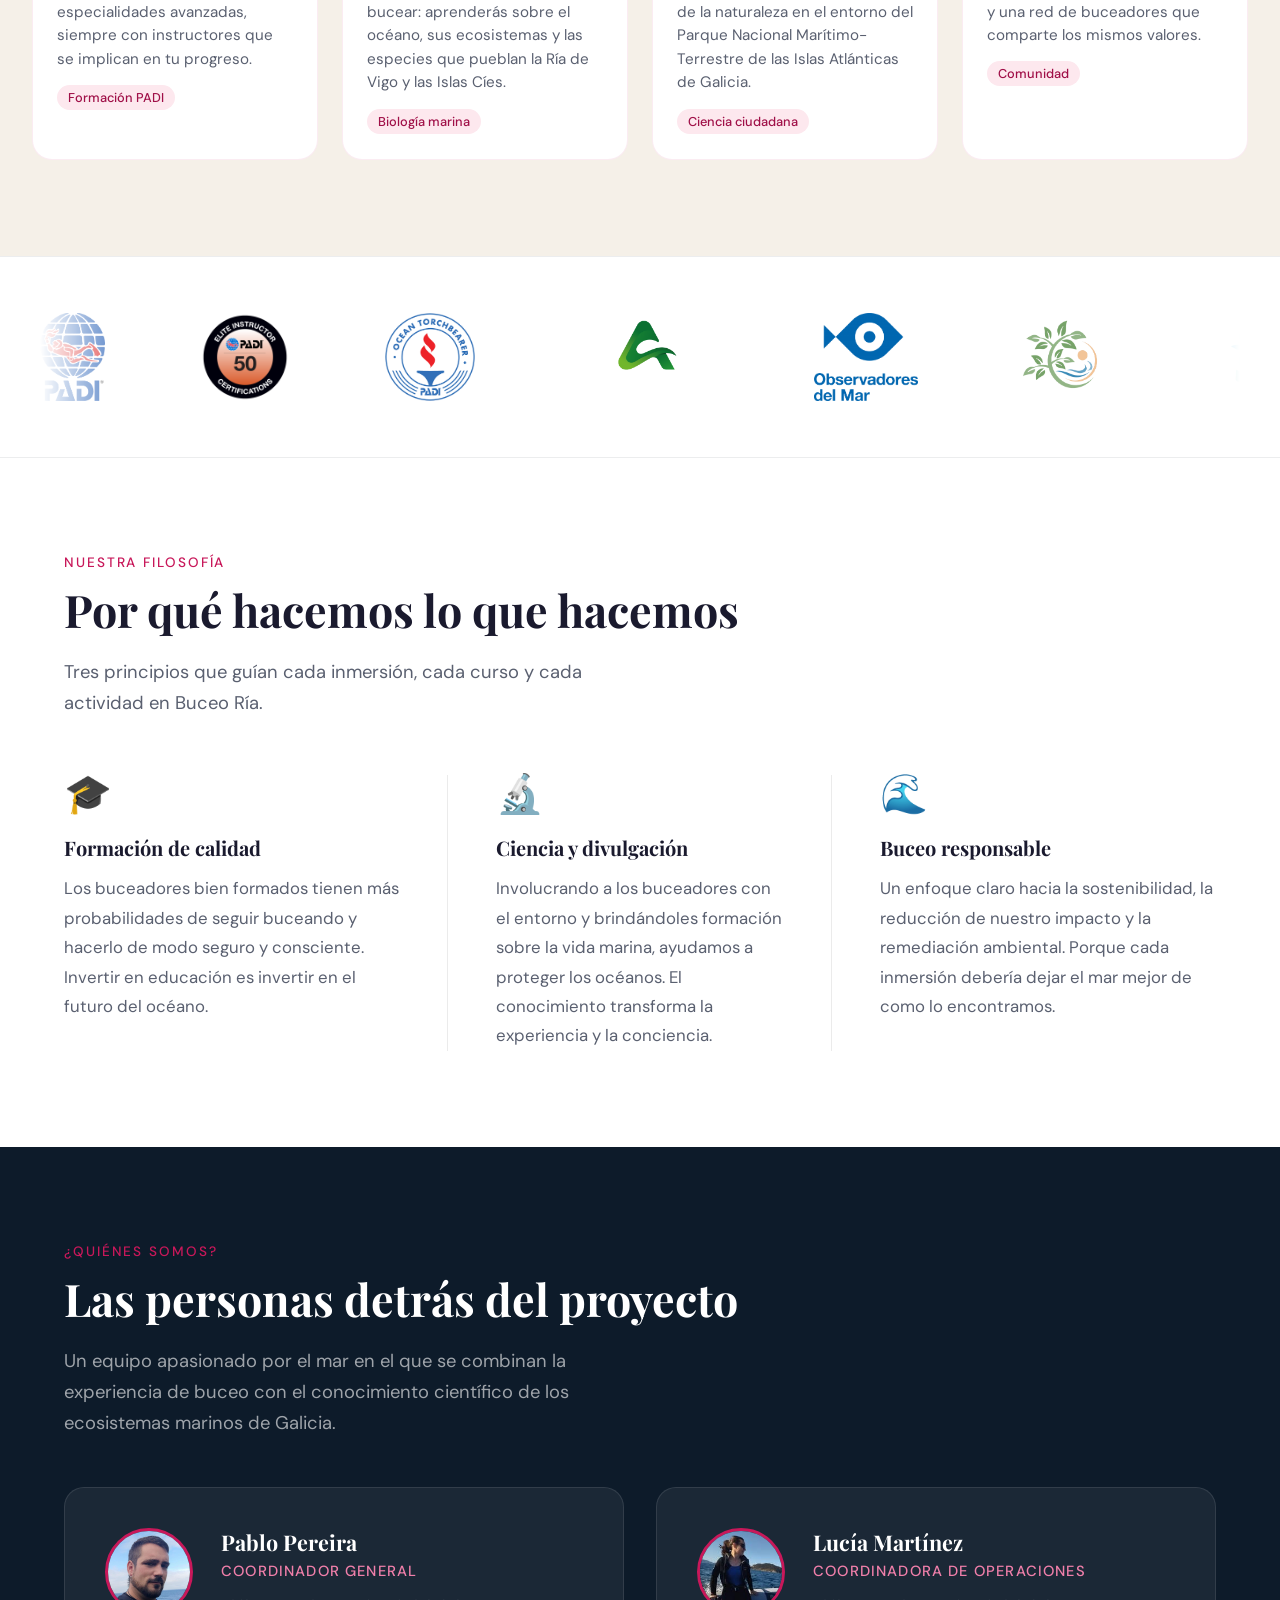
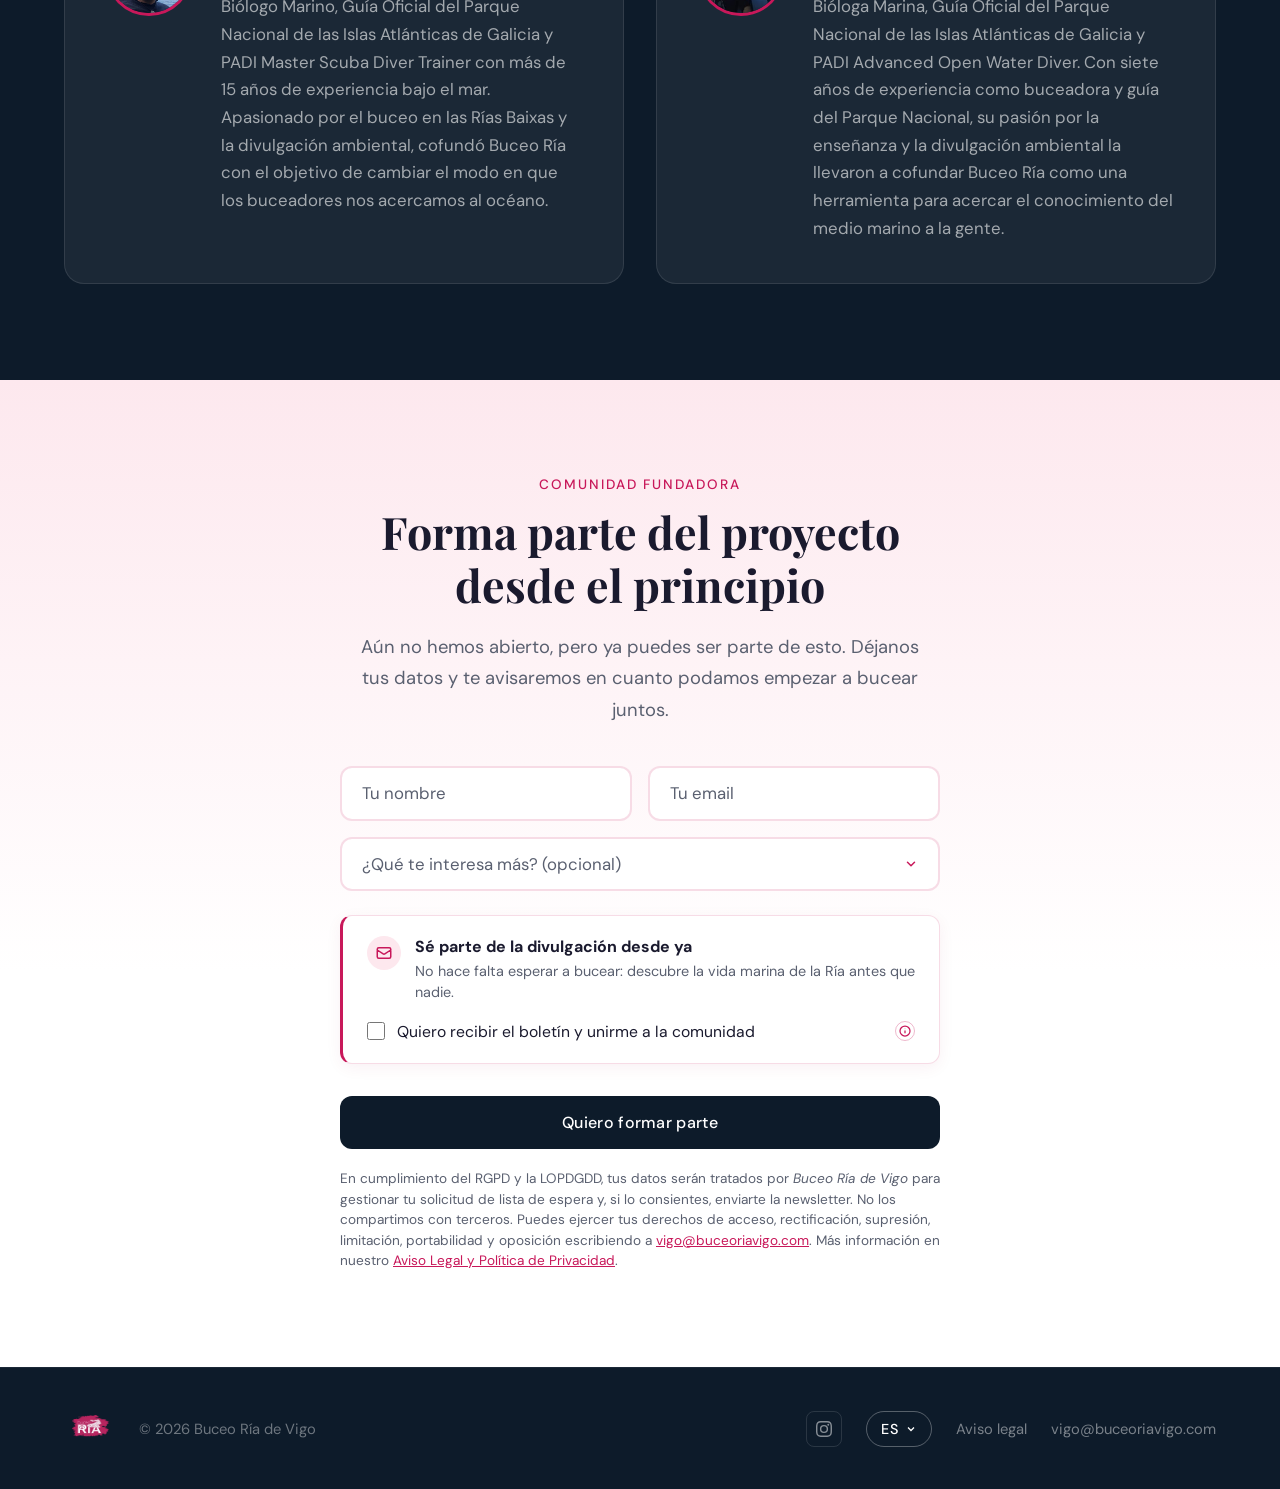
==== commit 2a5da566: "añadido instagram y botón en hero de síguenos en redes" ====
--- a/index.html
+++ b/index.html
@@ -23,8 +23,7 @@
   <meta property="og:title" content="Buceo Ría | Centro de buceo en la Ría de Vigo y las Islas Cíes">
   <meta property="og:description"
     content="Centro de buceo en la Ría de Vigo y las Islas Cíes. Formación PADI, biología marina y ciencia ciudadana. Únete a nuestra lista de espera.">
-  <!-- TEMPORAL: apunta a vercel.app porque www.buceoriavigo.com aun sirve la web de WordPress en construccion, no este deploy. Volver a https://www.buceoriavigo.com/assets/images/og-image.jpg en cuanto el dominio apunte a Vercel. -->
-  <meta property="og:image" content="https://buceo-ria-landing.vercel.app/assets/images/og-image.jpg">
+  <meta property="og:image" content="https://www.buceoriavigo.com/assets/images/og-image.jpg">
   <meta property="og:image:width" content="1200">
   <meta property="og:image:height" content="630">
   <meta property="og:locale" content="es_ES">
@@ -35,8 +34,7 @@
   <meta name="twitter:title" content="Buceo Ría | Centro de buceo en la Ría de Vigo y las Islas Cíes">
   <meta name="twitter:description"
     content="Centro de buceo en la Ría de Vigo y las Islas Cíes. Formación PADI, biología marina y ciencia ciudadana.">
-  <!-- TEMPORAL: mismo motivo que og:image arriba -->
-  <meta name="twitter:image" content="https://buceo-ria-landing.vercel.app/assets/images/og-image.jpg">
+  <meta name="twitter:image" content="https://www.buceoriavigo.com/assets/images/og-image.jpg">
 
   <link rel="preconnect" href="https://fonts.googleapis.com">
   <link rel="preconnect" href="https://fonts.gstatic.com" crossorigin>
@@ -94,8 +92,7 @@
         inmersiones sirvan para proteger los océanos.</p>
       <div class="hero-btns">
         <a href="#cta" class="btn-primary" data-i18n="hero.btn1">¡Bucea con nosotros!</a>
-        <!-- redes sociales desactivadas temporalmente (aún no lanzadas), quitar style="display:none" para reactivar -->
-        <a href="https://instagram.com" target="_blank" rel="noopener" class="btn-secondary" style="display: none;"
+        <a href="https://www.instagram.com/buceoria.vigo/" target="_blank" rel="noopener" class="btn-secondary"
           data-i18n="hero.btn2">Síguenos en redes</a>
       </div>
     </div>
@@ -390,21 +387,21 @@
       <span class="footer-copy">© 2026 Buceo Ría de Vigo</span>
     </div>
     <div class="footer-right">
-      <!-- redes sociales desactivadas temporalmente (aún no lanzadas), quitar style="display:none" para reactivar -->
-      <div class="social-links" style="display: none;">
-        <a href="https://instagram.com" target="_blank" rel="noopener" class="social-link" title="Instagram">
+      <!-- redes sociales: Instagram activo; Facebook/YouTube ocultos (quitar style="display:none" en cada uno para reactivar) -->
+      <div class="social-links">
+        <a href="https://www.instagram.com/buceoria.vigo/" target="_blank" rel="noopener" class="social-link" title="Instagram" aria-label="Instagram">
           <svg width="16" height="16" fill="currentColor" viewBox="0 0 24 24">
             <path
               d="M12 2.163c3.204 0 3.584.012 4.85.07 3.252.148 4.771 1.691 4.919 4.919.058 1.265.069 1.645.069 4.849 0 3.205-.012 3.584-.069 4.849-.149 3.225-1.664 4.771-4.919 4.919-1.266.058-1.644.07-4.85.07-3.204 0-3.584-.012-4.849-.07-3.26-.149-4.771-1.699-4.919-4.92-.058-1.265-.07-1.644-.07-4.849 0-3.204.013-3.583.07-4.849.149-3.227 1.664-4.771 4.919-4.919 1.266-.057 1.645-.069 4.849-.069zM12 0C8.741 0 8.333.014 7.053.072 2.695.272.273 2.69.073 7.052.014 8.333 0 8.741 0 12c0 3.259.014 3.668.072 4.948.2 4.358 2.618 6.78 6.98 6.98C8.333 23.986 8.741 24 12 24c3.259 0 3.668-.014 4.948-.072 4.354-.2 6.782-2.618 6.979-6.98.059-1.28.073-1.689.073-4.948 0-3.259-.014-3.667-.072-4.947-.196-4.354-2.617-6.78-6.979-6.98C15.668.014 15.259 0 12 0zm0 5.838a6.162 6.162 0 100 12.324 6.162 6.162 0 000-12.324zM12 16a4 4 0 110-8 4 4 0 010 8zm6.406-11.845a1.44 1.44 0 100 2.881 1.44 1.44 0 000-2.881z" />
           </svg>
         </a>
-        <a href="https://facebook.com" target="_blank" rel="noopener" class="social-link" title="Facebook">
+        <a href="https://facebook.com" target="_blank" rel="noopener" class="social-link" title="Facebook" aria-label="Facebook" style="display: none;">
           <svg width="16" height="16" fill="currentColor" viewBox="0 0 24 24">
             <path
               d="M24 12.073c0-6.627-5.373-12-12-12s-12 5.373-12 12c0 5.99 4.388 10.954 10.125 11.854v-8.385H7.078v-3.47h3.047V9.43c0-3.007 1.792-4.669 4.533-4.669 1.312 0 2.686.235 2.686.235v2.953H15.83c-1.491 0-1.956.925-1.956 1.874v2.25h3.328l-.532 3.47h-2.796v8.385C19.612 23.027 24 18.062 24 12.073z" />
           </svg>
         </a>
-        <a href="https://youtube.com" target="_blank" rel="noopener" class="social-link" title="YouTube">
+        <a href="https://youtube.com" target="_blank" rel="noopener" class="social-link" title="YouTube" aria-label="YouTube" style="display: none;">
           <svg width="16" height="16" fill="currentColor" viewBox="0 0 24 24">
             <path
               d="M23.498 6.186a3.016 3.016 0 00-2.122-2.136C19.505 3.545 12 3.545 12 3.545s-7.505 0-9.377.505A3.017 3.017 0 00.502 6.186C0 8.07 0 12 0 12s0 3.93.502 5.814a3.016 3.016 0 002.122 2.136c1.871.505 9.376.505 9.376.505s7.505 0 9.377-.505a3.015 3.015 0 002.122-2.136C24 15.93 24 12 24 12s0-3.93-.502-5.814zM9.545 15.568V8.432L15.818 12l-6.273 3.568z" />
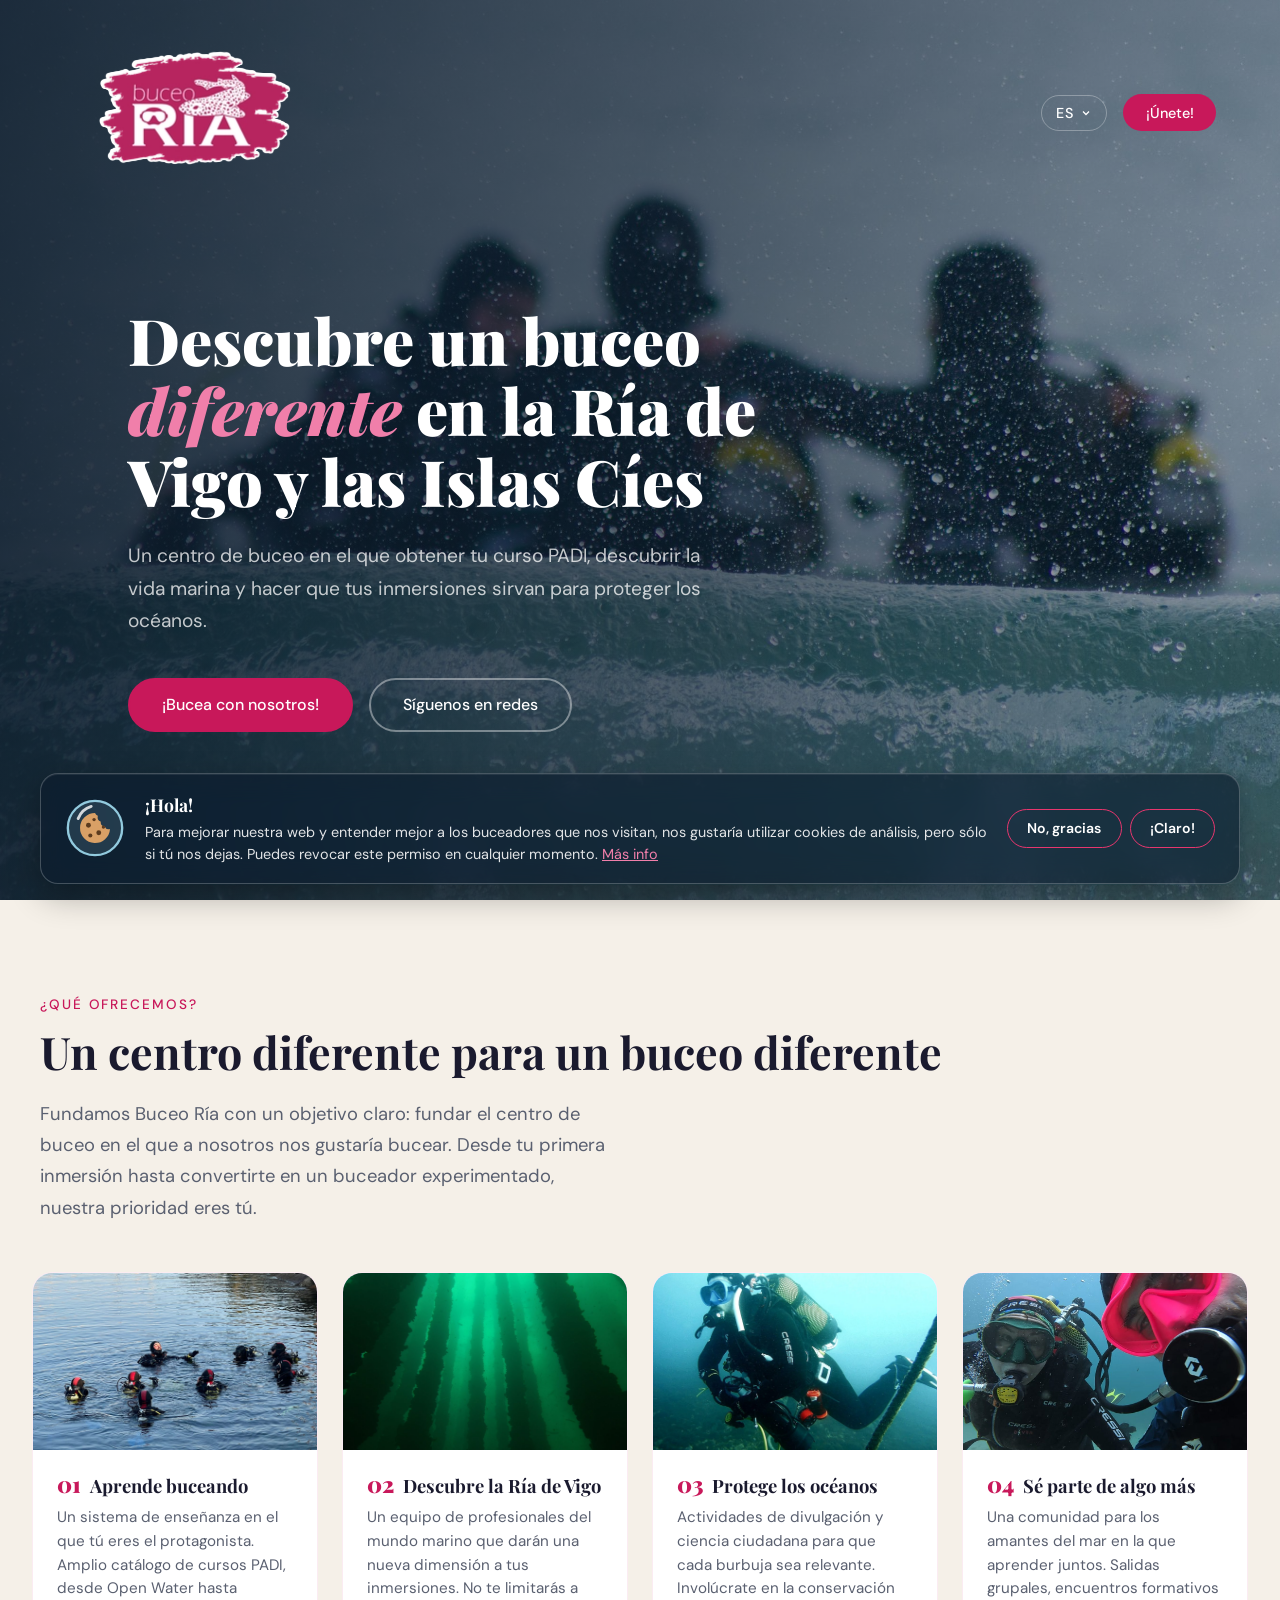
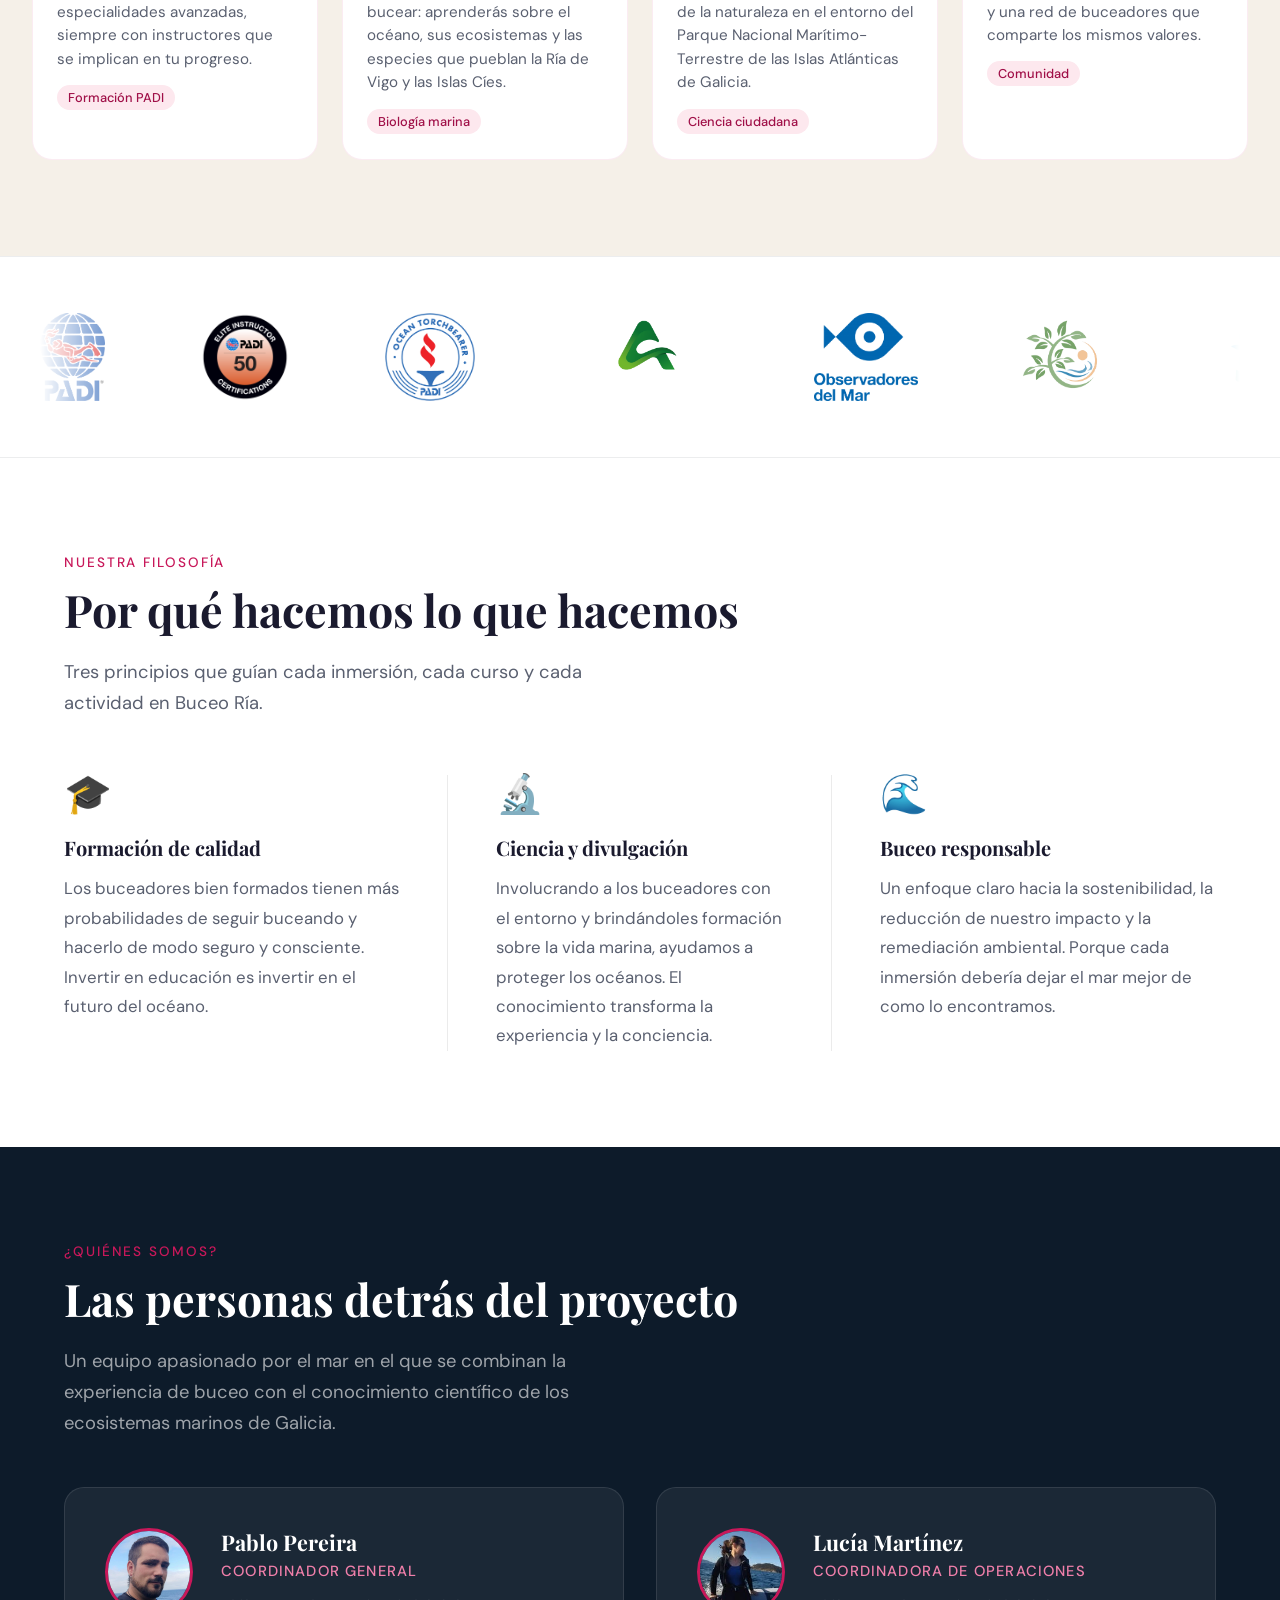
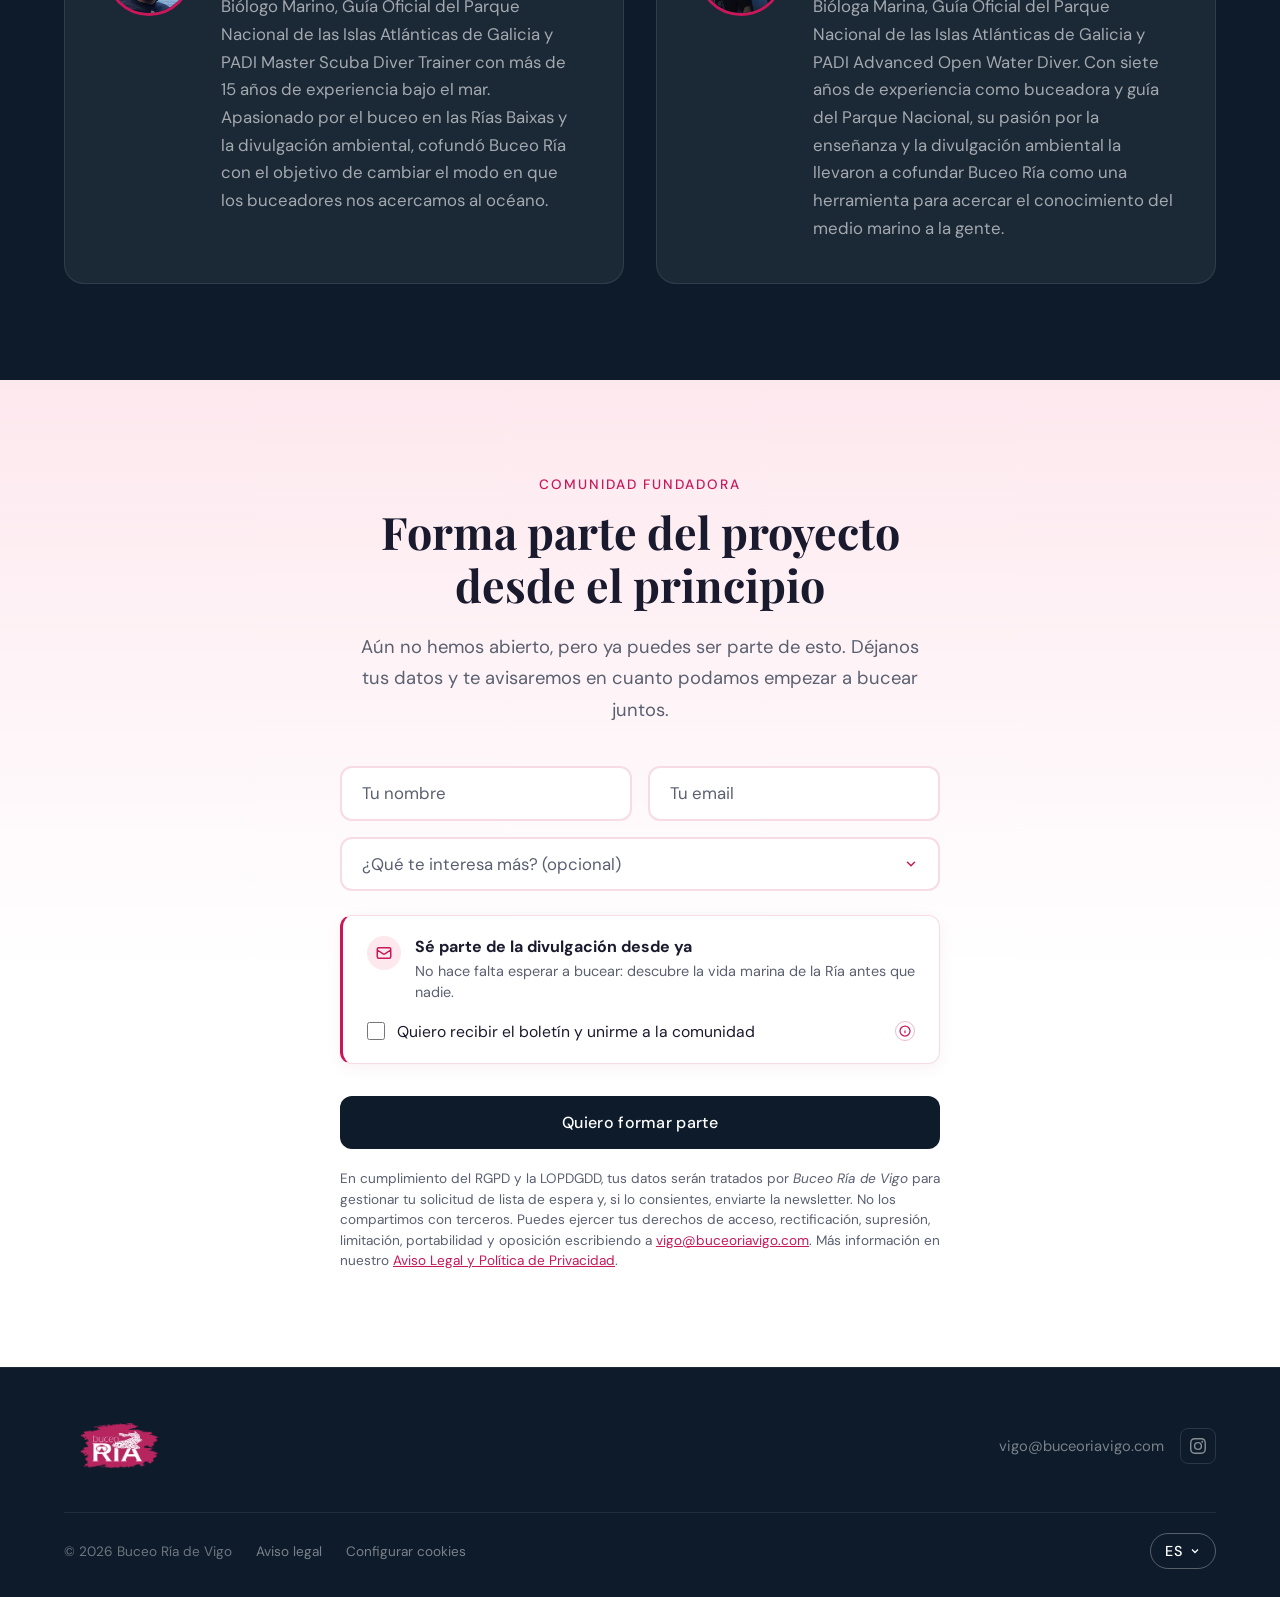
==== commit ace837c9: "Google Analytics con banner de cookies y footer reorganizado - GA4 (G-SM26JSXCMX) cargado solo tras " ====
--- a/index.html
+++ b/index.html
@@ -380,33 +380,40 @@
 
   <!-- FOOTER -->
   <footer>
-    <div class="footer-left">
+    <div class="footer-top">
       <div class="footer-logo">
         <img src="assets/images/Logo_splash.webp" alt="Buceo Ría">
       </div>
-      <span class="footer-copy">© 2026 Buceo Ría de Vigo</span>
-    </div>
-    <div class="footer-right">
-      <!-- redes sociales: Instagram activo; Facebook/YouTube ocultos (quitar style="display:none" en cada uno para reactivar) -->
-      <div class="social-links">
-        <a href="https://www.instagram.com/buceoria.vigo/" target="_blank" rel="noopener" class="social-link" title="Instagram" aria-label="Instagram">
-          <svg width="16" height="16" fill="currentColor" viewBox="0 0 24 24">
-            <path
-              d="M12 2.163c3.204 0 3.584.012 4.85.07 3.252.148 4.771 1.691 4.919 4.919.058 1.265.069 1.645.069 4.849 0 3.205-.012 3.584-.069 4.849-.149 3.225-1.664 4.771-4.919 4.919-1.266.058-1.644.07-4.85.07-3.204 0-3.584-.012-4.849-.07-3.26-.149-4.771-1.699-4.919-4.92-.058-1.265-.07-1.644-.07-4.849 0-3.204.013-3.583.07-4.849.149-3.227 1.664-4.771 4.919-4.919 1.266-.057 1.645-.069 4.849-.069zM12 0C8.741 0 8.333.014 7.053.072 2.695.272.273 2.69.073 7.052.014 8.333 0 8.741 0 12c0 3.259.014 3.668.072 4.948.2 4.358 2.618 6.78 6.98 6.98C8.333 23.986 8.741 24 12 24c3.259 0 3.668-.014 4.948-.072 4.354-.2 6.782-2.618 6.979-6.98.059-1.28.073-1.689.073-4.948 0-3.259-.014-3.667-.072-4.947-.196-4.354-2.617-6.78-6.979-6.98C15.668.014 15.259 0 12 0zm0 5.838a6.162 6.162 0 100 12.324 6.162 6.162 0 000-12.324zM12 16a4 4 0 110-8 4 4 0 010 8zm6.406-11.845a1.44 1.44 0 100 2.881 1.44 1.44 0 000-2.881z" />
-          </svg>
-        </a>
-        <a href="https://facebook.com" target="_blank" rel="noopener" class="social-link" title="Facebook" aria-label="Facebook" style="display: none;">
-          <svg width="16" height="16" fill="currentColor" viewBox="0 0 24 24">
-            <path
-              d="M24 12.073c0-6.627-5.373-12-12-12s-12 5.373-12 12c0 5.99 4.388 10.954 10.125 11.854v-8.385H7.078v-3.47h3.047V9.43c0-3.007 1.792-4.669 4.533-4.669 1.312 0 2.686.235 2.686.235v2.953H15.83c-1.491 0-1.956.925-1.956 1.874v2.25h3.328l-.532 3.47h-2.796v8.385C19.612 23.027 24 18.062 24 12.073z" />
-          </svg>
-        </a>
-        <a href="https://youtube.com" target="_blank" rel="noopener" class="social-link" title="YouTube" aria-label="YouTube" style="display: none;">
-          <svg width="16" height="16" fill="currentColor" viewBox="0 0 24 24">
-            <path
-              d="M23.498 6.186a3.016 3.016 0 00-2.122-2.136C19.505 3.545 12 3.545 12 3.545s-7.505 0-9.377.505A3.017 3.017 0 00.502 6.186C0 8.07 0 12 0 12s0 3.93.502 5.814a3.016 3.016 0 002.122 2.136c1.871.505 9.376.505 9.376.505s7.505 0 9.377-.505a3.015 3.015 0 002.122-2.136C24 15.93 24 12 24 12s0-3.93-.502-5.814zM9.545 15.568V8.432L15.818 12l-6.273 3.568z" />
-          </svg>
-        </a>
+      <div class="footer-contact">
+        <a href="mailto:vigo@buceoriavigo.com" class="footer-link footer-email">vigo@buceoriavigo.com</a>
+        <!-- redes sociales: Instagram activo; Facebook/YouTube ocultos (quitar style="display:none" en cada uno para reactivar) -->
+        <div class="social-links">
+          <a href="https://www.instagram.com/buceoria.vigo/" target="_blank" rel="noopener" class="social-link" title="Instagram" aria-label="Instagram">
+            <svg width="16" height="16" fill="currentColor" viewBox="0 0 24 24">
+              <path
+                d="M12 2.163c3.204 0 3.584.012 4.85.07 3.252.148 4.771 1.691 4.919 4.919.058 1.265.069 1.645.069 4.849 0 3.205-.012 3.584-.069 4.849-.149 3.225-1.664 4.771-4.919 4.919-1.266.058-1.644.07-4.85.07-3.204 0-3.584-.012-4.849-.07-3.26-.149-4.771-1.699-4.919-4.92-.058-1.265-.07-1.644-.07-4.849 0-3.204.013-3.583.07-4.849.149-3.227 1.664-4.771 4.919-4.919 1.266-.057 1.645-.069 4.849-.069zM12 0C8.741 0 8.333.014 7.053.072 2.695.272.273 2.69.073 7.052.014 8.333 0 8.741 0 12c0 3.259.014 3.668.072 4.948.2 4.358 2.618 6.78 6.98 6.98C8.333 23.986 8.741 24 12 24c3.259 0 3.668-.014 4.948-.072 4.354-.2 6.782-2.618 6.979-6.98.059-1.28.073-1.689.073-4.948 0-3.259-.014-3.667-.072-4.947-.196-4.354-2.617-6.78-6.979-6.98C15.668.014 15.259 0 12 0zm0 5.838a6.162 6.162 0 100 12.324 6.162 6.162 0 000-12.324zM12 16a4 4 0 110-8 4 4 0 010 8zm6.406-11.845a1.44 1.44 0 100 2.881 1.44 1.44 0 000-2.881z" />
+            </svg>
+          </a>
+          <a href="https://facebook.com" target="_blank" rel="noopener" class="social-link" title="Facebook" aria-label="Facebook" style="display: none;">
+            <svg width="16" height="16" fill="currentColor" viewBox="0 0 24 24">
+              <path
+                d="M24 12.073c0-6.627-5.373-12-12-12s-12 5.373-12 12c0 5.99 4.388 10.954 10.125 11.854v-8.385H7.078v-3.47h3.047V9.43c0-3.007 1.792-4.669 4.533-4.669 1.312 0 2.686.235 2.686.235v2.953H15.83c-1.491 0-1.956.925-1.956 1.874v2.25h3.328l-.532 3.47h-2.796v8.385C19.612 23.027 24 18.062 24 12.073z" />
+            </svg>
+          </a>
+          <a href="https://youtube.com" target="_blank" rel="noopener" class="social-link" title="YouTube" aria-label="YouTube" style="display: none;">
+            <svg width="16" height="16" fill="currentColor" viewBox="0 0 24 24">
+              <path
+                d="M23.498 6.186a3.016 3.016 0 00-2.122-2.136C19.505 3.545 12 3.545 12 3.545s-7.505 0-9.377.505A3.017 3.017 0 00.502 6.186C0 8.07 0 12 0 12s0 3.93.502 5.814a3.016 3.016 0 002.122 2.136c1.871.505 9.376.505 9.376.505s7.505 0 9.377-.505a3.015 3.015 0 002.122-2.136C24 15.93 24 12 24 12s0-3.93-.502-5.814zM9.545 15.568V8.432L15.818 12l-6.273 3.568z" />
+            </svg>
+          </a>
+        </div>
+      </div>
+    </div>
+    <div class="footer-bottom">
+      <div class="footer-legal">
+        <span class="footer-copy">© 2026 Buceo Ría de Vigo</span>
+        <a href="aviso-legal.html" class="footer-link" data-i18n="footer.legal">Aviso legal</a>
+        <button type="button" class="footer-link footer-link--btn" data-cookie-settings data-i18n="footer.cookies">Configurar cookies</button>
       </div>
       <div class="lang-dropdown lang-dropdown--up">
         <button class="lang-current" aria-haspopup="listbox">
@@ -421,13 +428,12 @@
           <li class="lang-option" data-lang="en" role="option">English</li>
         </ul>
       </div>
-      <a href="aviso-legal.html" class="footer-link" data-i18n="footer.legal">Aviso legal</a>
-      <a href="mailto:vigo@buceoriavigo.com" class="footer-link">vigo@buceoriavigo.com</a>
     </div>
   </footer>
 
   <script src="js/i18n.js"></script>
   <script src="js/nav.js"></script>
+  <script src="js/analytics.js"></script>
   <script src="js/main.js"></script>
 </body>
 
--- a/css/styles.css
+++ b/css/styles.css
@@ -1096,35 +1096,63 @@
 /* ─── FOOTER ─── */
 footer {
   background: var(--navy);
-  padding: 2.5rem 4rem;
+  padding: 2.5rem 4rem 1.75rem;
+  border-top: 1px solid rgba(255, 255, 255, 0.06);
+}
+
+/* Fila superior: marca + contacto */
+.footer-top {
+  max-width: 1200px;
+  margin: 0 auto;
   display: flex;
   align-items: center;
   justify-content: space-between;
+  gap: 1.5rem;
+  padding-bottom: 1.75rem;
+  border-bottom: 1px solid rgba(255, 255, 255, 0.08);
+}
+
+.footer-logo img {
+  height: 76px;
+  display: block;
+}
+
+.footer-contact {
+  display: flex;
+  align-items: center;
+  gap: 1rem;
+}
+
+.footer-email {
+  font-size: 1rem;
+  color: rgba(255, 255, 255, 0.75);
+}
+
+/* Fila inferior: letra pequeña (copyright, legal, idioma) */
+.footer-bottom {
+  max-width: 1200px;
+  margin: 0 auto;
+  padding-top: 1.25rem;
+  display: flex;
+  align-items: center;
+  justify-content: space-between;
+  gap: 1rem;
+}
+
+.footer-legal {
+  display: flex;
+  align-items: center;
   flex-wrap: wrap;
-  gap: 1rem;
-  border-top: 1px solid rgba(255, 255, 255, 0.06);
-}
-
-.footer-left {
-  display: flex;
-  align-items: center;
-  gap: 1.5rem;
-}
-
-.footer-logo img {
-  height: 36px;
+  gap: 0.4rem 1.5rem;
 }
 
 .footer-copy {
-  font-size: 0.92rem;
+  font-size: 0.85rem;
   color: rgba(255, 255, 255, 0.4);
 }
 
-.footer-right {
-  display: flex;
-  align-items: center;
-  gap: 1.5rem;
-  flex-wrap: wrap;
+.footer-legal .footer-link {
+  font-size: 0.85rem;
 }
 
 .footer-link {
@@ -1161,6 +1189,236 @@
   border-color: var(--fuchsia);
   color: #F07FAA;
   background: rgba(200, 24, 90, 0.1);
+}
+
+.footer-link--btn {
+  background: none;
+  border: none;
+  padding: 0;
+  font-family: inherit;
+  cursor: pointer;
+}
+
+/* ─── COOKIE BANNER ─── */
+.cookie-banner {
+  position: fixed;
+  left: 1rem;
+  right: 1rem;
+  bottom: 1rem;
+  z-index: 1000;
+  max-width: 1200px;
+  margin: 0 auto;
+  display: flex;
+  align-items: center;
+  gap: 1.25rem;
+  padding: 1.1rem 1.5rem;
+  /* Cristal translúcido: el fondo de la página se intuye detrás */
+  background: rgba(13, 27, 42, 0.92);
+  color: rgba(255, 255, 255, 0.88);
+  border: 1px solid rgba(255, 255, 255, 0.22);
+  border-radius: 18px;
+  box-shadow: 0 12px 32px rgba(0, 0, 0, 0.3), inset 0 1px 0 rgba(255, 255, 255, 0.08);
+  font-size: 0.9rem;
+  line-height: 1.55;
+  animation: cookie-in 0.5s ease-out both;
+}
+
+.cookie-banner[hidden],
+.cookie-fab[hidden] {
+  display: none;
+}
+
+@supports ((backdrop-filter: blur(1px)) or (-webkit-backdrop-filter: blur(1px))) {
+  .cookie-banner {
+    background: rgba(13, 27, 42, 0.62);
+    -webkit-backdrop-filter: blur(14px) saturate(140%);
+    backdrop-filter: blur(14px) saturate(140%);
+  }
+}
+
+@keyframes cookie-in {
+  from { opacity: 0; transform: translateY(16px); }
+  to { opacity: 1; transform: translateY(0); }
+}
+
+.cookie-icon {
+  position: relative;
+  flex-shrink: 0;
+  animation: cookie-float 3s ease-in-out infinite;
+}
+
+.cookie-icon svg {
+  display: block;
+}
+
+@keyframes cookie-float {
+  0%, 100% { transform: translateY(0); }
+  50% { transform: translateY(-6px); }
+}
+
+/* La galleta gira despacio dentro de su burbuja */
+.cookie-icon-spin {
+  transform-origin: 32px 32px;
+  animation: cookie-spin 12s linear infinite;
+}
+
+@keyframes cookie-spin {
+  to { transform: rotate(360deg); }
+}
+
+/* Burbujitas que suben alrededor de la burbuja grande */
+.cookie-bubble {
+  position: absolute;
+  left: 50px;
+  top: 2px;
+  width: 7px;
+  height: 7px;
+  border-radius: 50%;
+  border: 2px solid rgba(160, 220, 240, 0.85);
+  background: rgba(160, 220, 240, 0.15);
+  opacity: 0;
+  animation: cookie-bubble 2.4s ease-in infinite;
+  animation-delay: 0.4s;
+}
+
+.cookie-bubble:nth-child(2) {
+  width: 5px;
+  height: 5px;
+  left: 6px;
+  animation-delay: 1.4s;
+}
+
+@keyframes cookie-bubble {
+  0% { opacity: 0; transform: translate(0, 0); }
+  20% { opacity: 1; }
+  100% { opacity: 0; transform: translate(-6px, -32px); }
+}
+
+@media (prefers-reduced-motion: reduce) {
+  .cookie-banner,
+  .cookie-fab,
+  .cookie-icon,
+  .cookie-icon-spin,
+  .cookie-bubble {
+    animation: none;
+  }
+
+  .cookie-bubble {
+    opacity: 0.6;
+  }
+
+  .cookie-bubble:nth-child(2) { transform: translate(-2px, -10px); }
+}
+
+.cookie-banner-body {
+  flex: 1;
+  min-width: 0;
+}
+
+.cookie-banner-title {
+  font-family: var(--font-display);
+  font-size: 1.1rem;
+  font-weight: 700;
+  color: var(--white);
+  margin-bottom: 0.15rem;
+}
+
+.cookie-banner-text a {
+  color: #F07FAA;
+  white-space: nowrap;
+}
+
+.cookie-banner-btns {
+  display: flex;
+  gap: 0.5rem;
+  flex-shrink: 0;
+}
+
+/* Las dos opciones con el mismo peso visual (requisito AEPD) */
+.cookie-btn {
+  font-family: inherit;
+  font-size: 0.88rem;
+  font-weight: 600;
+  padding: 0.6rem 1.2rem;
+  border-radius: 999px;
+  border: 1.5px solid var(--fuchsia-light);
+  background: transparent;
+  color: var(--white);
+  cursor: pointer;
+  white-space: nowrap;
+  transition: background 0.2s;
+}
+
+.cookie-btn:hover,
+.cookie-btn:focus-visible {
+  background: var(--fuchsia);
+}
+
+/* Botón flotante para reabrir las preferencias de cookies.
+   El propio botón es la burbuja (sin fondo ni borde propios): el SVG ya dibuja el círculo. */
+.cookie-fab {
+  position: fixed;
+  right: 1rem;
+  bottom: 1rem;
+  z-index: 999;
+  width: 38px;
+  height: 38px;
+  padding: 0;
+  border: none;
+  border-radius: 50%;
+  background: transparent;
+  -webkit-backdrop-filter: blur(6px);
+  backdrop-filter: blur(6px);
+  filter: drop-shadow(0 4px 10px rgba(0, 0, 0, 0.3));
+  cursor: pointer;
+  animation: cookie-float 3s ease-in-out infinite;
+  transition: transform 0.2s;
+}
+
+.cookie-fab svg {
+  display: block;
+  width: 100%;
+  height: 100%;
+}
+
+.cookie-fab:hover,
+.cookie-fab:focus-visible {
+  animation-play-state: paused;
+  transform: scale(1.1);
+}
+
+.cookie-fab:focus-visible {
+  outline: 2px solid var(--fuchsia-light);
+  outline-offset: 3px;
+}
+
+/* Texto solo para lectores de pantalla */
+.cookie-fab-label {
+  position: absolute;
+  width: 1px;
+  height: 1px;
+  overflow: hidden;
+  clip: rect(0 0 0 0);
+  white-space: nowrap;
+}
+
+@media (max-width: 760px) {
+  .cookie-banner {
+    flex-wrap: wrap;
+    left: 0.75rem;
+    right: 0.75rem;
+    bottom: 0.75rem;
+    padding: 1rem 1.1rem;
+    gap: 0.75rem 1rem;
+  }
+
+  .cookie-banner-btns {
+    width: 100%;
+  }
+
+  .cookie-btn {
+    flex: 1;
+  }
 }
 
 /* ─── AVISO LEGAL ─── */
@@ -1262,15 +1520,26 @@
   }
 
   footer {
-    padding: 2rem 1.5rem;
+    padding: 2.25rem 1.5rem 1.5rem;
+  }
+
+  .footer-top,
+  .footer-bottom {
     flex-direction: column;
-    align-items: flex-start;
-  }
-
-  .footer-left {
+    text-align: center;
+  }
+
+  .footer-top {
+    gap: 1.25rem;
+  }
+
+  .footer-contact {
     flex-direction: column;
-    align-items: flex-start;
-    gap: 0.5rem;
+    gap: 0.9rem;
+  }
+
+  .footer-legal {
+    justify-content: center;
   }
 
   #equipo {
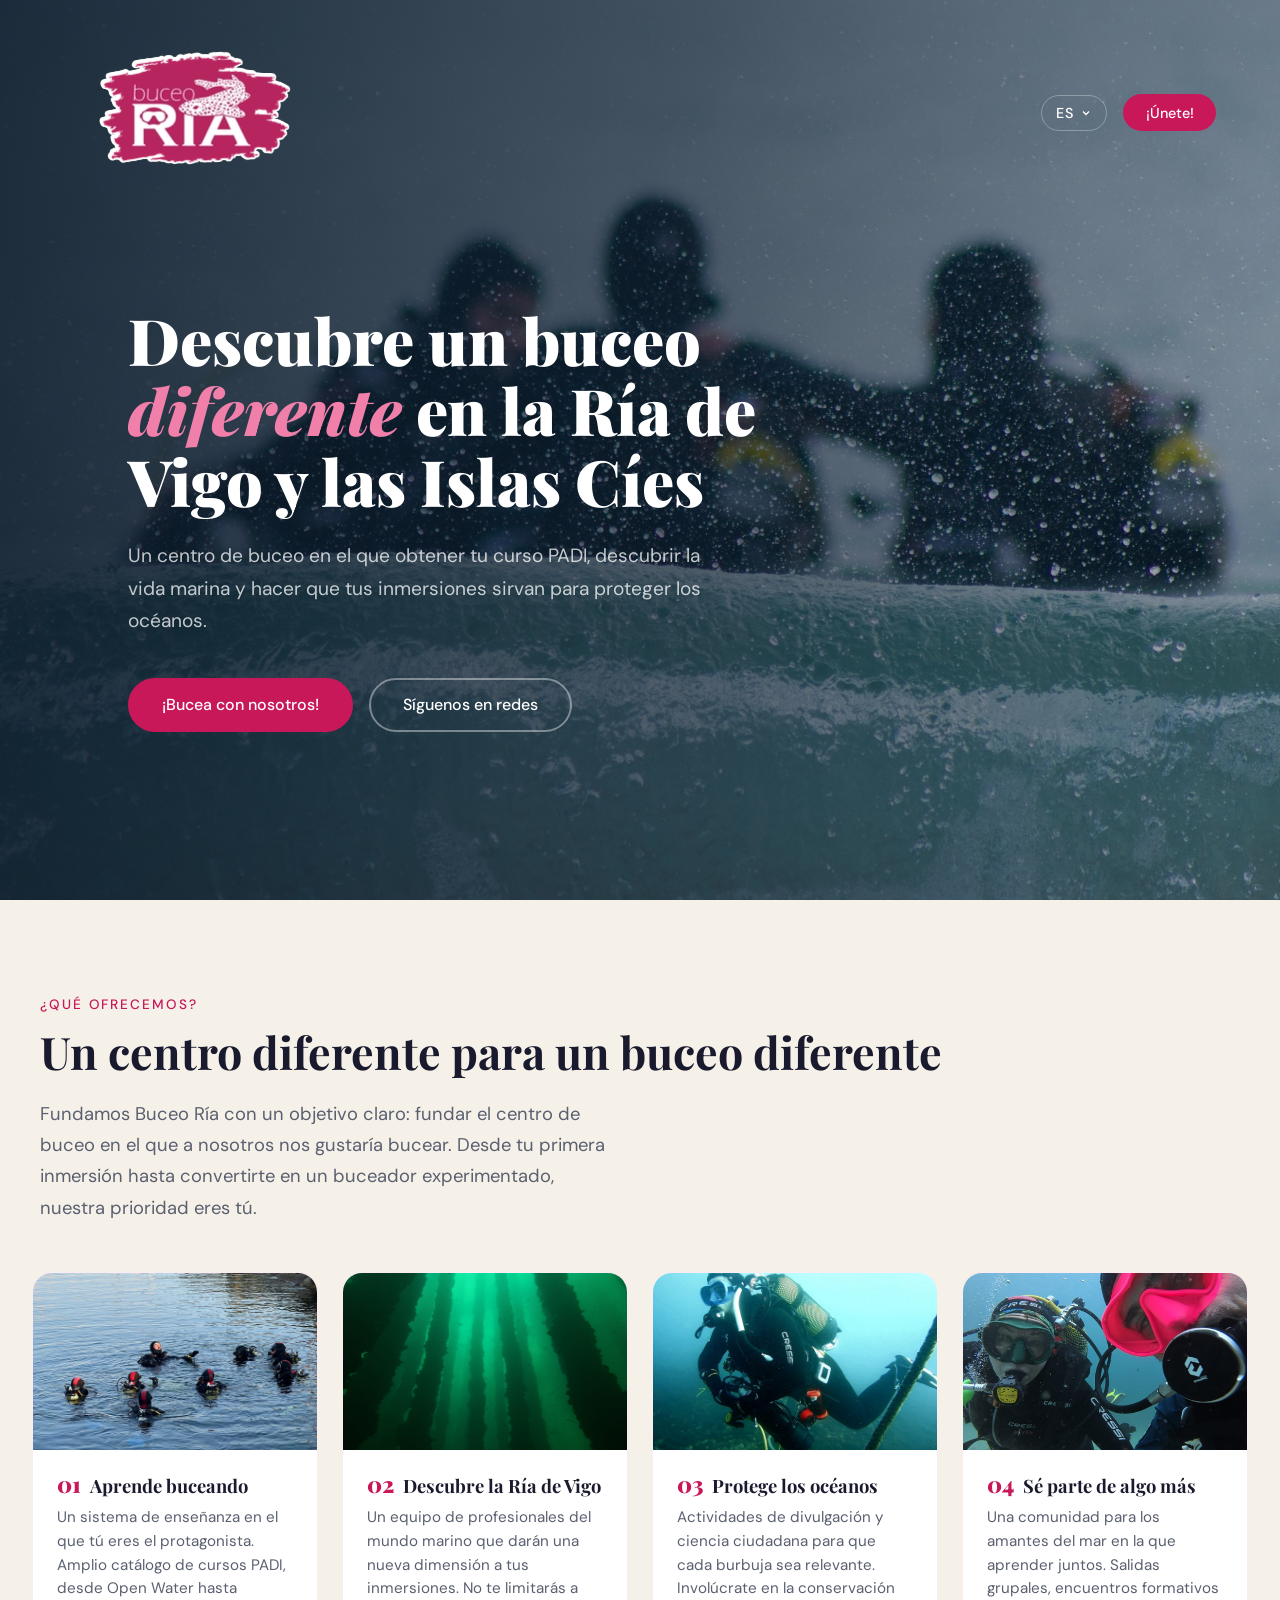
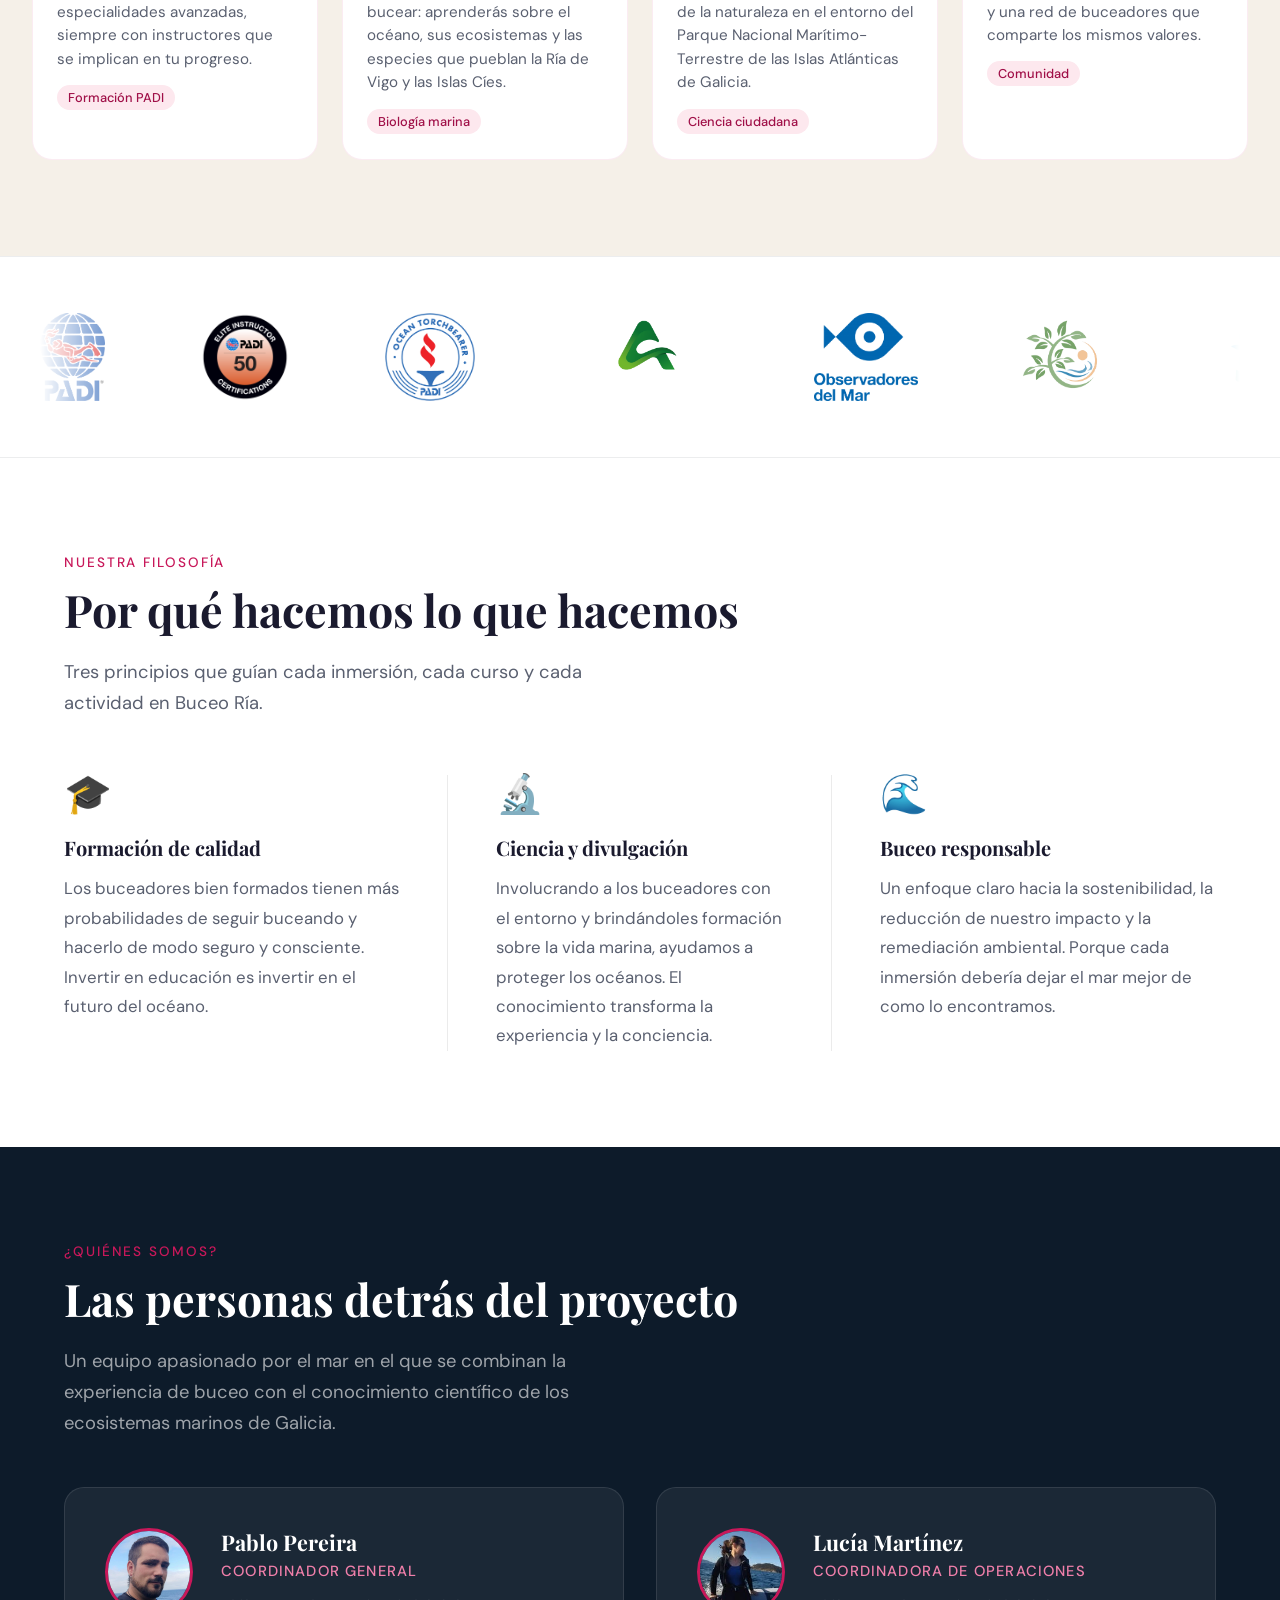
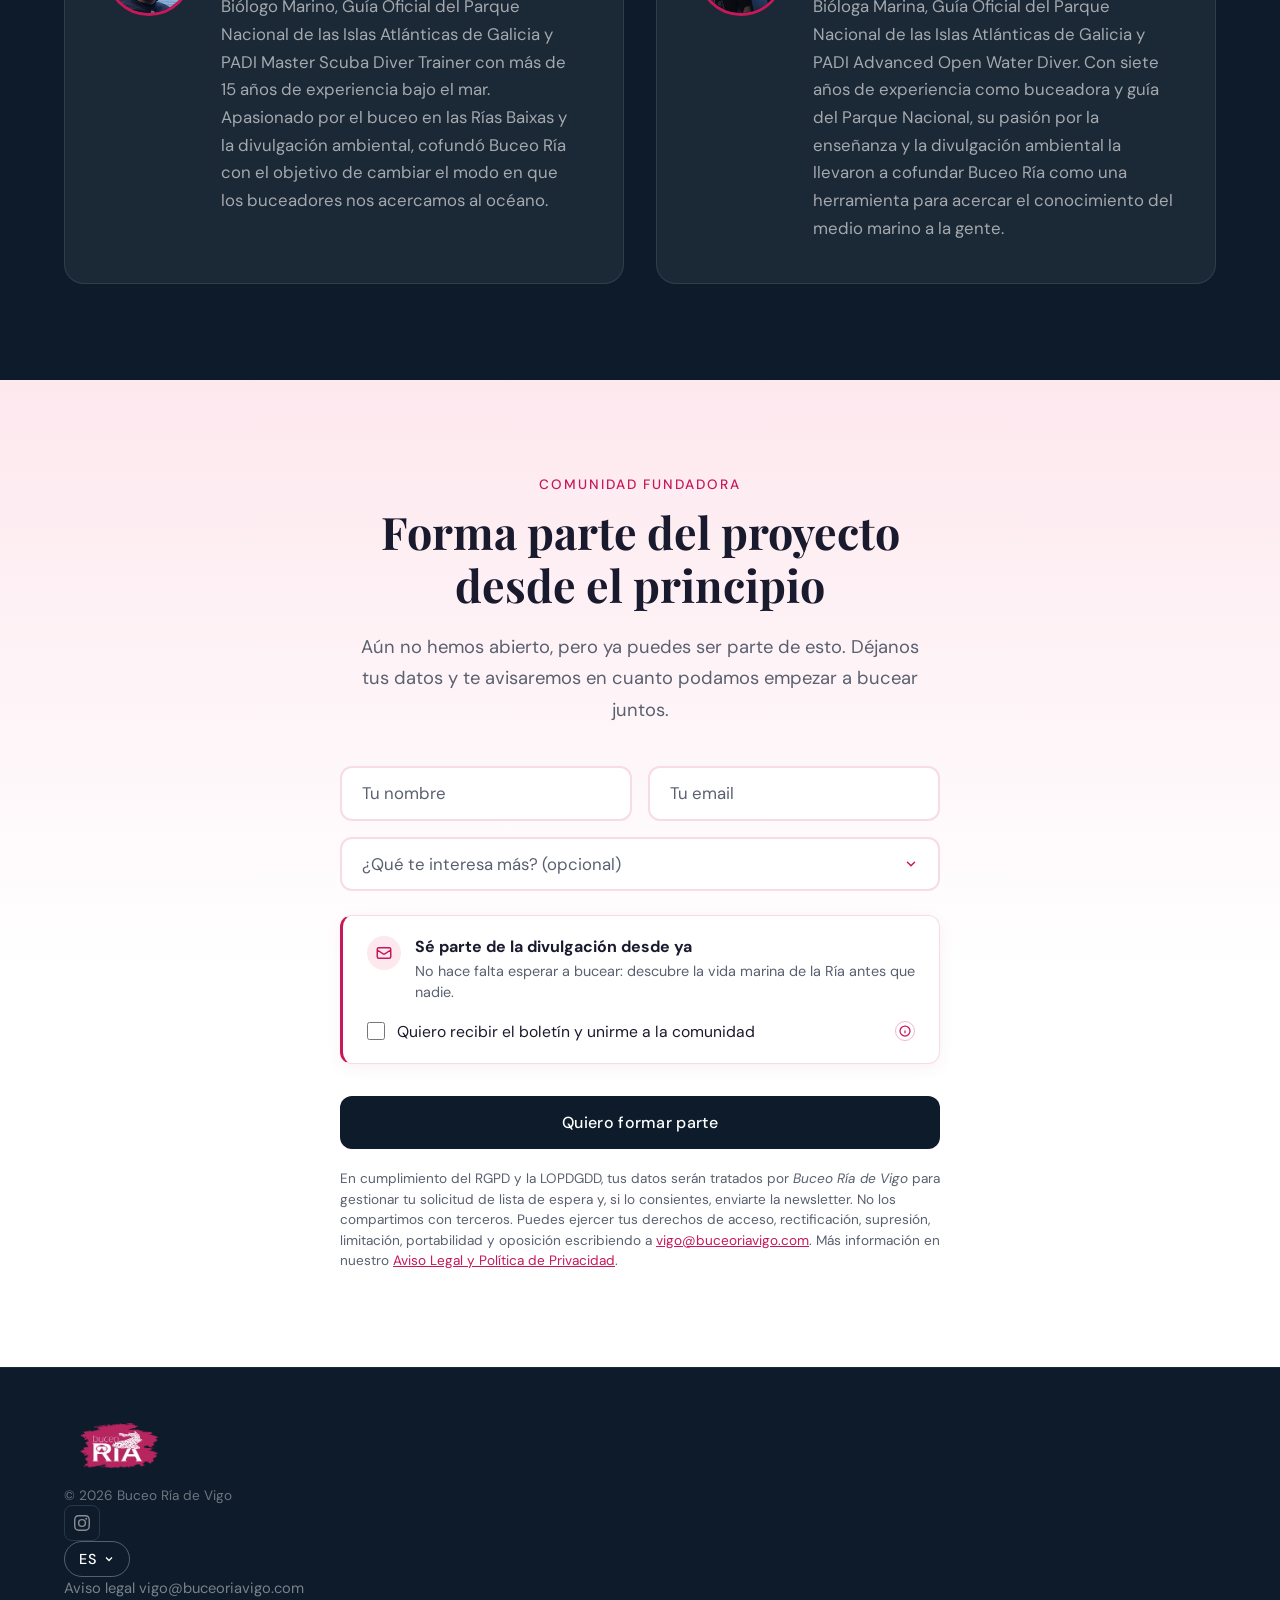
==== commit fa1932e9: "Vercel Web Analytics (sin cookies) - Script /_vercel/insights/script.js en index.html y aviso-legal." ====
--- a/index.html
+++ b/index.html
@@ -380,40 +380,33 @@
 
   <!-- FOOTER -->
   <footer>
-    <div class="footer-top">
+    <div class="footer-left">
       <div class="footer-logo">
         <img src="assets/images/Logo_splash.webp" alt="Buceo Ría">
       </div>
-      <div class="footer-contact">
-        <a href="mailto:vigo@buceoriavigo.com" class="footer-link footer-email">vigo@buceoriavigo.com</a>
-        <!-- redes sociales: Instagram activo; Facebook/YouTube ocultos (quitar style="display:none" en cada uno para reactivar) -->
-        <div class="social-links">
-          <a href="https://www.instagram.com/buceoria.vigo/" target="_blank" rel="noopener" class="social-link" title="Instagram" aria-label="Instagram">
-            <svg width="16" height="16" fill="currentColor" viewBox="0 0 24 24">
-              <path
-                d="M12 2.163c3.204 0 3.584.012 4.85.07 3.252.148 4.771 1.691 4.919 4.919.058 1.265.069 1.645.069 4.849 0 3.205-.012 3.584-.069 4.849-.149 3.225-1.664 4.771-4.919 4.919-1.266.058-1.644.07-4.85.07-3.204 0-3.584-.012-4.849-.07-3.26-.149-4.771-1.699-4.919-4.92-.058-1.265-.07-1.644-.07-4.849 0-3.204.013-3.583.07-4.849.149-3.227 1.664-4.771 4.919-4.919 1.266-.057 1.645-.069 4.849-.069zM12 0C8.741 0 8.333.014 7.053.072 2.695.272.273 2.69.073 7.052.014 8.333 0 8.741 0 12c0 3.259.014 3.668.072 4.948.2 4.358 2.618 6.78 6.98 6.98C8.333 23.986 8.741 24 12 24c3.259 0 3.668-.014 4.948-.072 4.354-.2 6.782-2.618 6.979-6.98.059-1.28.073-1.689.073-4.948 0-3.259-.014-3.667-.072-4.947-.196-4.354-2.617-6.78-6.979-6.98C15.668.014 15.259 0 12 0zm0 5.838a6.162 6.162 0 100 12.324 6.162 6.162 0 000-12.324zM12 16a4 4 0 110-8 4 4 0 010 8zm6.406-11.845a1.44 1.44 0 100 2.881 1.44 1.44 0 000-2.881z" />
-            </svg>
-          </a>
-          <a href="https://facebook.com" target="_blank" rel="noopener" class="social-link" title="Facebook" aria-label="Facebook" style="display: none;">
-            <svg width="16" height="16" fill="currentColor" viewBox="0 0 24 24">
-              <path
-                d="M24 12.073c0-6.627-5.373-12-12-12s-12 5.373-12 12c0 5.99 4.388 10.954 10.125 11.854v-8.385H7.078v-3.47h3.047V9.43c0-3.007 1.792-4.669 4.533-4.669 1.312 0 2.686.235 2.686.235v2.953H15.83c-1.491 0-1.956.925-1.956 1.874v2.25h3.328l-.532 3.47h-2.796v8.385C19.612 23.027 24 18.062 24 12.073z" />
-            </svg>
-          </a>
-          <a href="https://youtube.com" target="_blank" rel="noopener" class="social-link" title="YouTube" aria-label="YouTube" style="display: none;">
-            <svg width="16" height="16" fill="currentColor" viewBox="0 0 24 24">
-              <path
-                d="M23.498 6.186a3.016 3.016 0 00-2.122-2.136C19.505 3.545 12 3.545 12 3.545s-7.505 0-9.377.505A3.017 3.017 0 00.502 6.186C0 8.07 0 12 0 12s0 3.93.502 5.814a3.016 3.016 0 002.122 2.136c1.871.505 9.376.505 9.376.505s7.505 0 9.377-.505a3.015 3.015 0 002.122-2.136C24 15.93 24 12 24 12s0-3.93-.502-5.814zM9.545 15.568V8.432L15.818 12l-6.273 3.568z" />
-            </svg>
-          </a>
-        </div>
-      </div>
-    </div>
-    <div class="footer-bottom">
-      <div class="footer-legal">
-        <span class="footer-copy">© 2026 Buceo Ría de Vigo</span>
-        <a href="aviso-legal.html" class="footer-link" data-i18n="footer.legal">Aviso legal</a>
-        <button type="button" class="footer-link footer-link--btn" data-cookie-settings data-i18n="footer.cookies">Configurar cookies</button>
+      <span class="footer-copy">© 2026 Buceo Ría de Vigo</span>
+    </div>
+    <div class="footer-right">
+      <!-- redes sociales: Instagram activo; Facebook/YouTube ocultos (quitar style="display:none" en cada uno para reactivar) -->
+      <div class="social-links">
+        <a href="https://www.instagram.com/buceoria.vigo/" target="_blank" rel="noopener" class="social-link" title="Instagram" aria-label="Instagram">
+          <svg width="16" height="16" fill="currentColor" viewBox="0 0 24 24">
+            <path
+              d="M12 2.163c3.204 0 3.584.012 4.85.07 3.252.148 4.771 1.691 4.919 4.919.058 1.265.069 1.645.069 4.849 0 3.205-.012 3.584-.069 4.849-.149 3.225-1.664 4.771-4.919 4.919-1.266.058-1.644.07-4.85.07-3.204 0-3.584-.012-4.849-.07-3.26-.149-4.771-1.699-4.919-4.92-.058-1.265-.07-1.644-.07-4.849 0-3.204.013-3.583.07-4.849.149-3.227 1.664-4.771 4.919-4.919 1.266-.057 1.645-.069 4.849-.069zM12 0C8.741 0 8.333.014 7.053.072 2.695.272.273 2.69.073 7.052.014 8.333 0 8.741 0 12c0 3.259.014 3.668.072 4.948.2 4.358 2.618 6.78 6.98 6.98C8.333 23.986 8.741 24 12 24c3.259 0 3.668-.014 4.948-.072 4.354-.2 6.782-2.618 6.979-6.98.059-1.28.073-1.689.073-4.948 0-3.259-.014-3.667-.072-4.947-.196-4.354-2.617-6.78-6.979-6.98C15.668.014 15.259 0 12 0zm0 5.838a6.162 6.162 0 100 12.324 6.162 6.162 0 000-12.324zM12 16a4 4 0 110-8 4 4 0 010 8zm6.406-11.845a1.44 1.44 0 100 2.881 1.44 1.44 0 000-2.881z" />
+          </svg>
+        </a>
+        <a href="https://facebook.com" target="_blank" rel="noopener" class="social-link" title="Facebook" aria-label="Facebook" style="display: none;">
+          <svg width="16" height="16" fill="currentColor" viewBox="0 0 24 24">
+            <path
+              d="M24 12.073c0-6.627-5.373-12-12-12s-12 5.373-12 12c0 5.99 4.388 10.954 10.125 11.854v-8.385H7.078v-3.47h3.047V9.43c0-3.007 1.792-4.669 4.533-4.669 1.312 0 2.686.235 2.686.235v2.953H15.83c-1.491 0-1.956.925-1.956 1.874v2.25h3.328l-.532 3.47h-2.796v8.385C19.612 23.027 24 18.062 24 12.073z" />
+          </svg>
+        </a>
+        <a href="https://youtube.com" target="_blank" rel="noopener" class="social-link" title="YouTube" aria-label="YouTube" style="display: none;">
+          <svg width="16" height="16" fill="currentColor" viewBox="0 0 24 24">
+            <path
+              d="M23.498 6.186a3.016 3.016 0 00-2.122-2.136C19.505 3.545 12 3.545 12 3.545s-7.505 0-9.377.505A3.017 3.017 0 00.502 6.186C0 8.07 0 12 0 12s0 3.93.502 5.814a3.016 3.016 0 002.122 2.136c1.871.505 9.376.505 9.376.505s7.505 0 9.377-.505a3.015 3.015 0 002.122-2.136C24 15.93 24 12 24 12s0-3.93-.502-5.814zM9.545 15.568V8.432L15.818 12l-6.273 3.568z" />
+          </svg>
+        </a>
       </div>
       <div class="lang-dropdown lang-dropdown--up">
         <button class="lang-current" aria-haspopup="listbox">
@@ -428,12 +421,15 @@
           <li class="lang-option" data-lang="en" role="option">English</li>
         </ul>
       </div>
+      <a href="aviso-legal.html" class="footer-link" data-i18n="footer.legal">Aviso legal</a>
+      <a href="mailto:vigo@buceoriavigo.com" class="footer-link">vigo@buceoriavigo.com</a>
     </div>
   </footer>
 
   <script src="js/i18n.js"></script>
   <script src="js/nav.js"></script>
-  <script src="js/analytics.js"></script>
+  <!-- Vercel Web Analytics: sin cookies, no requiere consentimiento. Solo funciona desplegado en Vercel (en local da 404, es normal) -->
+  <script defer src="/_vercel/insights/script.js"></script>
   <script src="js/main.js"></script>
 </body>
 
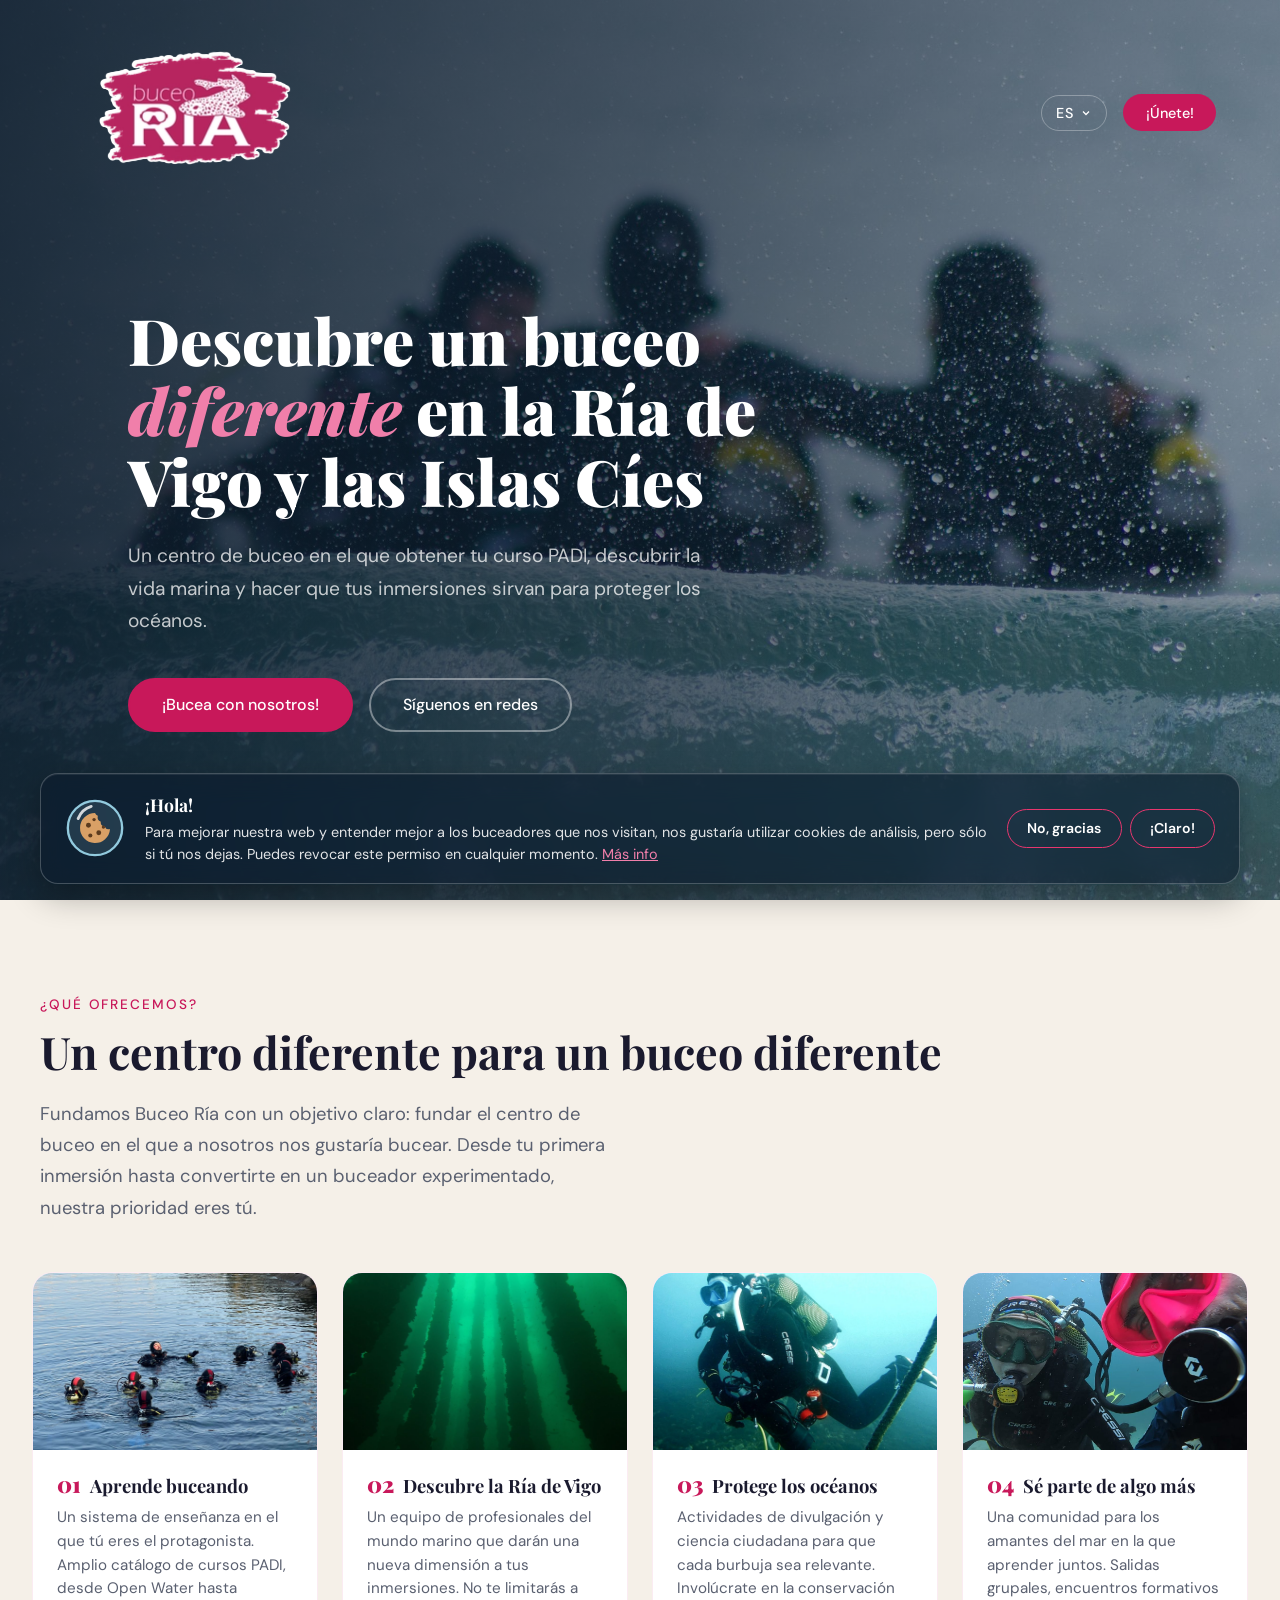
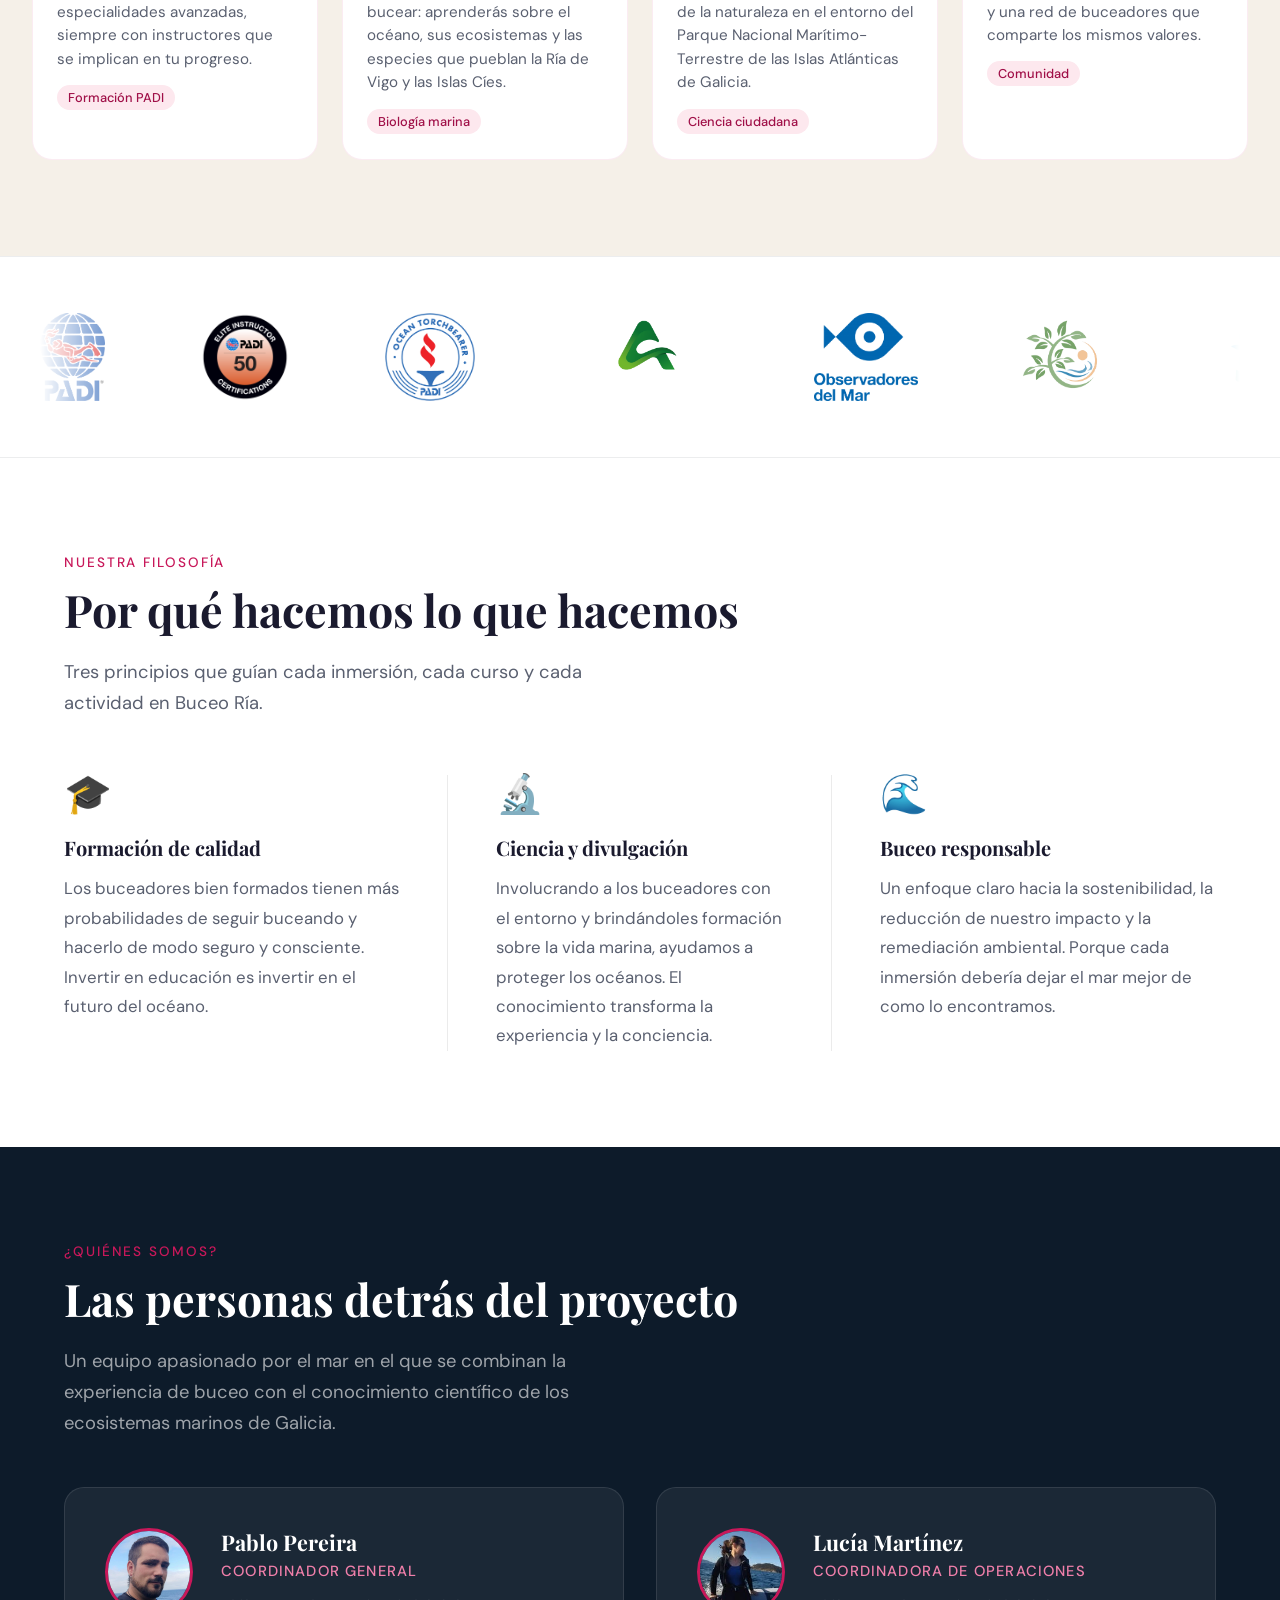
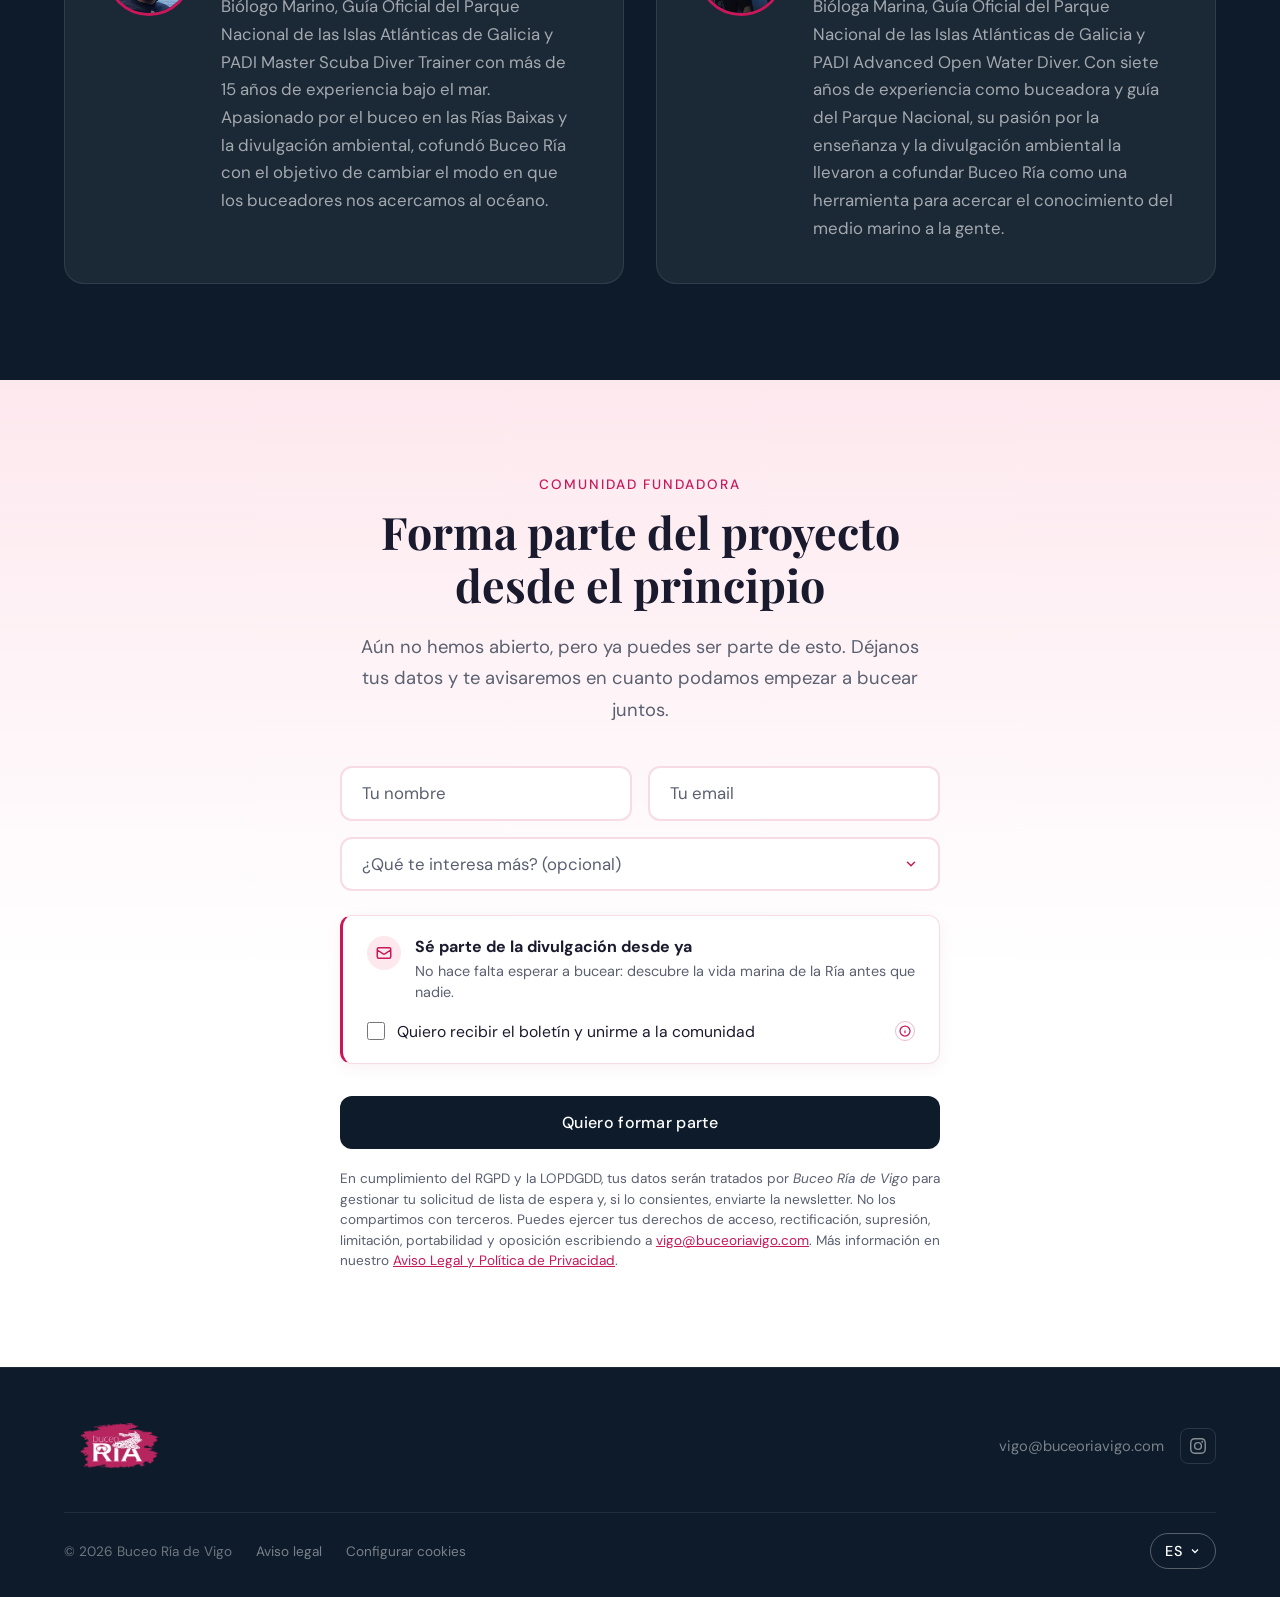
==== commit 0d986c46: "Merge branch 'main' into feature/analytics-cookies # Conflicts: #	CLAUDE.md #	aviso-legal.html #	ind" ====
--- a/index.html
+++ b/index.html
@@ -380,33 +380,40 @@
 
   <!-- FOOTER -->
   <footer>
-    <div class="footer-left">
+    <div class="footer-top">
       <div class="footer-logo">
         <img src="assets/images/Logo_splash.webp" alt="Buceo Ría">
       </div>
-      <span class="footer-copy">© 2026 Buceo Ría de Vigo</span>
-    </div>
-    <div class="footer-right">
-      <!-- redes sociales: Instagram activo; Facebook/YouTube ocultos (quitar style="display:none" en cada uno para reactivar) -->
-      <div class="social-links">
-        <a href="https://www.instagram.com/buceoria.vigo/" target="_blank" rel="noopener" class="social-link" title="Instagram" aria-label="Instagram">
-          <svg width="16" height="16" fill="currentColor" viewBox="0 0 24 24">
-            <path
-              d="M12 2.163c3.204 0 3.584.012 4.85.07 3.252.148 4.771 1.691 4.919 4.919.058 1.265.069 1.645.069 4.849 0 3.205-.012 3.584-.069 4.849-.149 3.225-1.664 4.771-4.919 4.919-1.266.058-1.644.07-4.85.07-3.204 0-3.584-.012-4.849-.07-3.26-.149-4.771-1.699-4.919-4.92-.058-1.265-.07-1.644-.07-4.849 0-3.204.013-3.583.07-4.849.149-3.227 1.664-4.771 4.919-4.919 1.266-.057 1.645-.069 4.849-.069zM12 0C8.741 0 8.333.014 7.053.072 2.695.272.273 2.69.073 7.052.014 8.333 0 8.741 0 12c0 3.259.014 3.668.072 4.948.2 4.358 2.618 6.78 6.98 6.98C8.333 23.986 8.741 24 12 24c3.259 0 3.668-.014 4.948-.072 4.354-.2 6.782-2.618 6.979-6.98.059-1.28.073-1.689.073-4.948 0-3.259-.014-3.667-.072-4.947-.196-4.354-2.617-6.78-6.979-6.98C15.668.014 15.259 0 12 0zm0 5.838a6.162 6.162 0 100 12.324 6.162 6.162 0 000-12.324zM12 16a4 4 0 110-8 4 4 0 010 8zm6.406-11.845a1.44 1.44 0 100 2.881 1.44 1.44 0 000-2.881z" />
-          </svg>
-        </a>
-        <a href="https://facebook.com" target="_blank" rel="noopener" class="social-link" title="Facebook" aria-label="Facebook" style="display: none;">
-          <svg width="16" height="16" fill="currentColor" viewBox="0 0 24 24">
-            <path
-              d="M24 12.073c0-6.627-5.373-12-12-12s-12 5.373-12 12c0 5.99 4.388 10.954 10.125 11.854v-8.385H7.078v-3.47h3.047V9.43c0-3.007 1.792-4.669 4.533-4.669 1.312 0 2.686.235 2.686.235v2.953H15.83c-1.491 0-1.956.925-1.956 1.874v2.25h3.328l-.532 3.47h-2.796v8.385C19.612 23.027 24 18.062 24 12.073z" />
-          </svg>
-        </a>
-        <a href="https://youtube.com" target="_blank" rel="noopener" class="social-link" title="YouTube" aria-label="YouTube" style="display: none;">
-          <svg width="16" height="16" fill="currentColor" viewBox="0 0 24 24">
-            <path
-              d="M23.498 6.186a3.016 3.016 0 00-2.122-2.136C19.505 3.545 12 3.545 12 3.545s-7.505 0-9.377.505A3.017 3.017 0 00.502 6.186C0 8.07 0 12 0 12s0 3.93.502 5.814a3.016 3.016 0 002.122 2.136c1.871.505 9.376.505 9.376.505s7.505 0 9.377-.505a3.015 3.015 0 002.122-2.136C24 15.93 24 12 24 12s0-3.93-.502-5.814zM9.545 15.568V8.432L15.818 12l-6.273 3.568z" />
-          </svg>
-        </a>
+      <div class="footer-contact">
+        <a href="mailto:vigo@buceoriavigo.com" class="footer-link footer-email">vigo@buceoriavigo.com</a>
+        <!-- redes sociales: Instagram activo; Facebook/YouTube ocultos (quitar style="display:none" en cada uno para reactivar) -->
+        <div class="social-links">
+          <a href="https://www.instagram.com/buceoria.vigo/" target="_blank" rel="noopener" class="social-link" title="Instagram" aria-label="Instagram">
+            <svg width="16" height="16" fill="currentColor" viewBox="0 0 24 24">
+              <path
+                d="M12 2.163c3.204 0 3.584.012 4.85.07 3.252.148 4.771 1.691 4.919 4.919.058 1.265.069 1.645.069 4.849 0 3.205-.012 3.584-.069 4.849-.149 3.225-1.664 4.771-4.919 4.919-1.266.058-1.644.07-4.85.07-3.204 0-3.584-.012-4.849-.07-3.26-.149-4.771-1.699-4.919-4.92-.058-1.265-.07-1.644-.07-4.849 0-3.204.013-3.583.07-4.849.149-3.227 1.664-4.771 4.919-4.919 1.266-.057 1.645-.069 4.849-.069zM12 0C8.741 0 8.333.014 7.053.072 2.695.272.273 2.69.073 7.052.014 8.333 0 8.741 0 12c0 3.259.014 3.668.072 4.948.2 4.358 2.618 6.78 6.98 6.98C8.333 23.986 8.741 24 12 24c3.259 0 3.668-.014 4.948-.072 4.354-.2 6.782-2.618 6.979-6.98.059-1.28.073-1.689.073-4.948 0-3.259-.014-3.667-.072-4.947-.196-4.354-2.617-6.78-6.979-6.98C15.668.014 15.259 0 12 0zm0 5.838a6.162 6.162 0 100 12.324 6.162 6.162 0 000-12.324zM12 16a4 4 0 110-8 4 4 0 010 8zm6.406-11.845a1.44 1.44 0 100 2.881 1.44 1.44 0 000-2.881z" />
+            </svg>
+          </a>
+          <a href="https://facebook.com" target="_blank" rel="noopener" class="social-link" title="Facebook" aria-label="Facebook" style="display: none;">
+            <svg width="16" height="16" fill="currentColor" viewBox="0 0 24 24">
+              <path
+                d="M24 12.073c0-6.627-5.373-12-12-12s-12 5.373-12 12c0 5.99 4.388 10.954 10.125 11.854v-8.385H7.078v-3.47h3.047V9.43c0-3.007 1.792-4.669 4.533-4.669 1.312 0 2.686.235 2.686.235v2.953H15.83c-1.491 0-1.956.925-1.956 1.874v2.25h3.328l-.532 3.47h-2.796v8.385C19.612 23.027 24 18.062 24 12.073z" />
+            </svg>
+          </a>
+          <a href="https://youtube.com" target="_blank" rel="noopener" class="social-link" title="YouTube" aria-label="YouTube" style="display: none;">
+            <svg width="16" height="16" fill="currentColor" viewBox="0 0 24 24">
+              <path
+                d="M23.498 6.186a3.016 3.016 0 00-2.122-2.136C19.505 3.545 12 3.545 12 3.545s-7.505 0-9.377.505A3.017 3.017 0 00.502 6.186C0 8.07 0 12 0 12s0 3.93.502 5.814a3.016 3.016 0 002.122 2.136c1.871.505 9.376.505 9.376.505s7.505 0 9.377-.505a3.015 3.015 0 002.122-2.136C24 15.93 24 12 24 12s0-3.93-.502-5.814zM9.545 15.568V8.432L15.818 12l-6.273 3.568z" />
+            </svg>
+          </a>
+        </div>
+      </div>
+    </div>
+    <div class="footer-bottom">
+      <div class="footer-legal">
+        <span class="footer-copy">© 2026 Buceo Ría de Vigo</span>
+        <a href="aviso-legal.html" class="footer-link" data-i18n="footer.legal">Aviso legal</a>
+        <button type="button" class="footer-link footer-link--btn" data-cookie-settings data-i18n="footer.cookies">Configurar cookies</button>
       </div>
       <div class="lang-dropdown lang-dropdown--up">
         <button class="lang-current" aria-haspopup="listbox">
@@ -421,13 +428,12 @@
           <li class="lang-option" data-lang="en" role="option">English</li>
         </ul>
       </div>
-      <a href="aviso-legal.html" class="footer-link" data-i18n="footer.legal">Aviso legal</a>
-      <a href="mailto:vigo@buceoriavigo.com" class="footer-link">vigo@buceoriavigo.com</a>
     </div>
   </footer>
 
   <script src="js/i18n.js"></script>
   <script src="js/nav.js"></script>
+  <script src="js/analytics.js"></script>
   <!-- Vercel Web Analytics: sin cookies, no requiere consentimiento. Solo funciona desplegado en Vercel (en local da 404, es normal) -->
   <script defer src="/_vercel/insights/script.js"></script>
   <script src="js/main.js"></script>
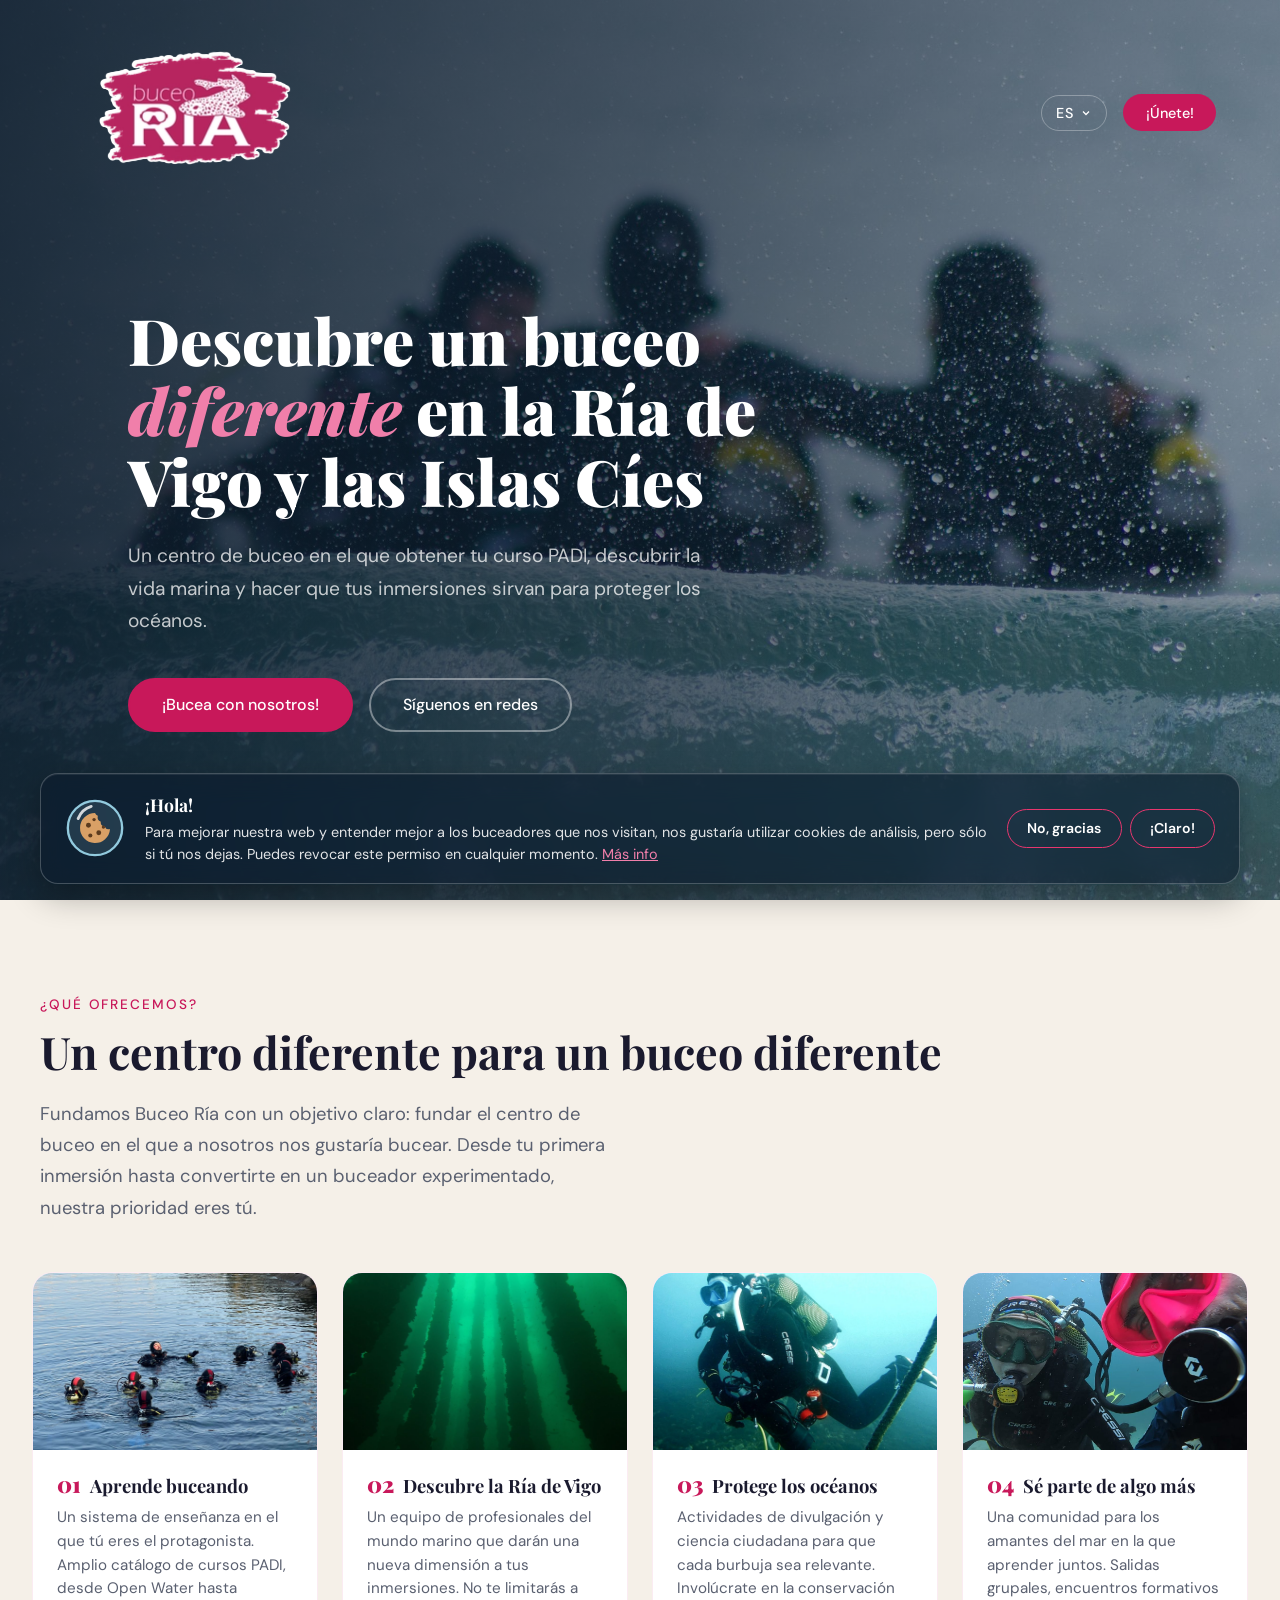
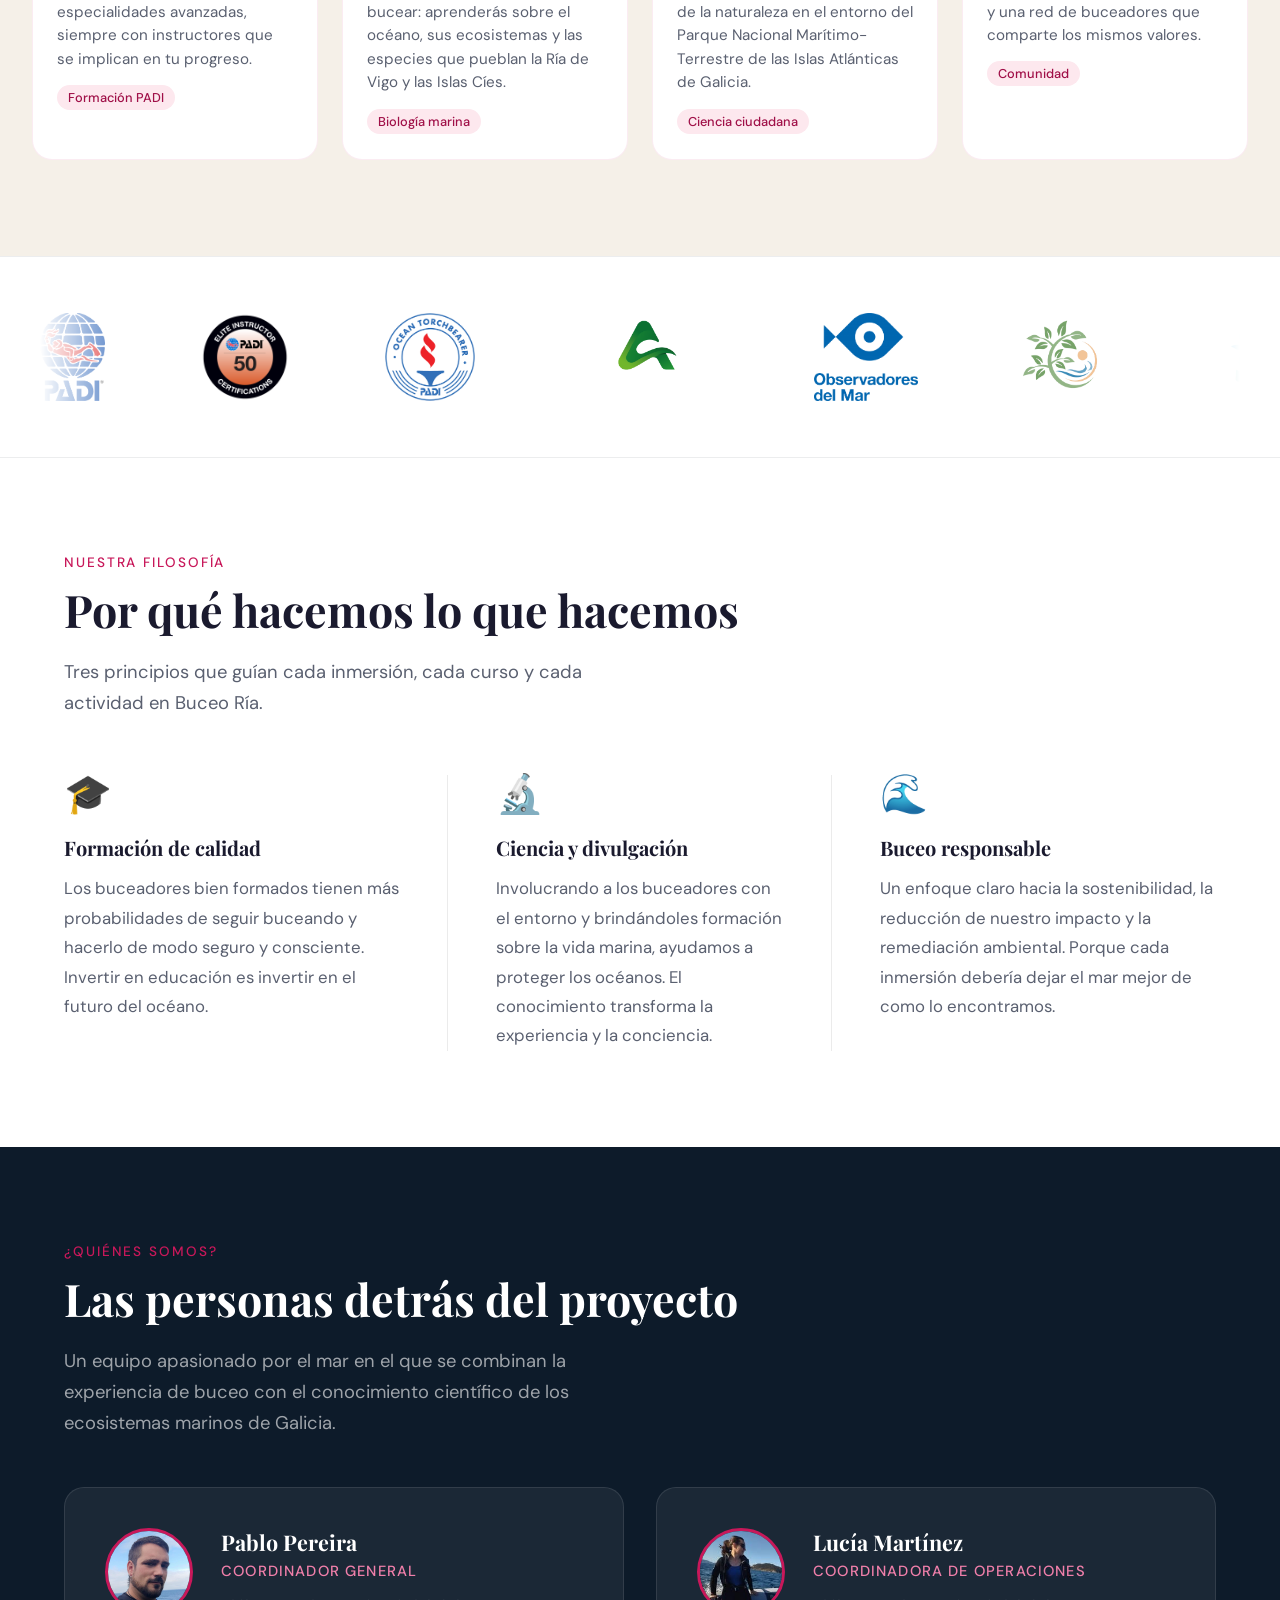
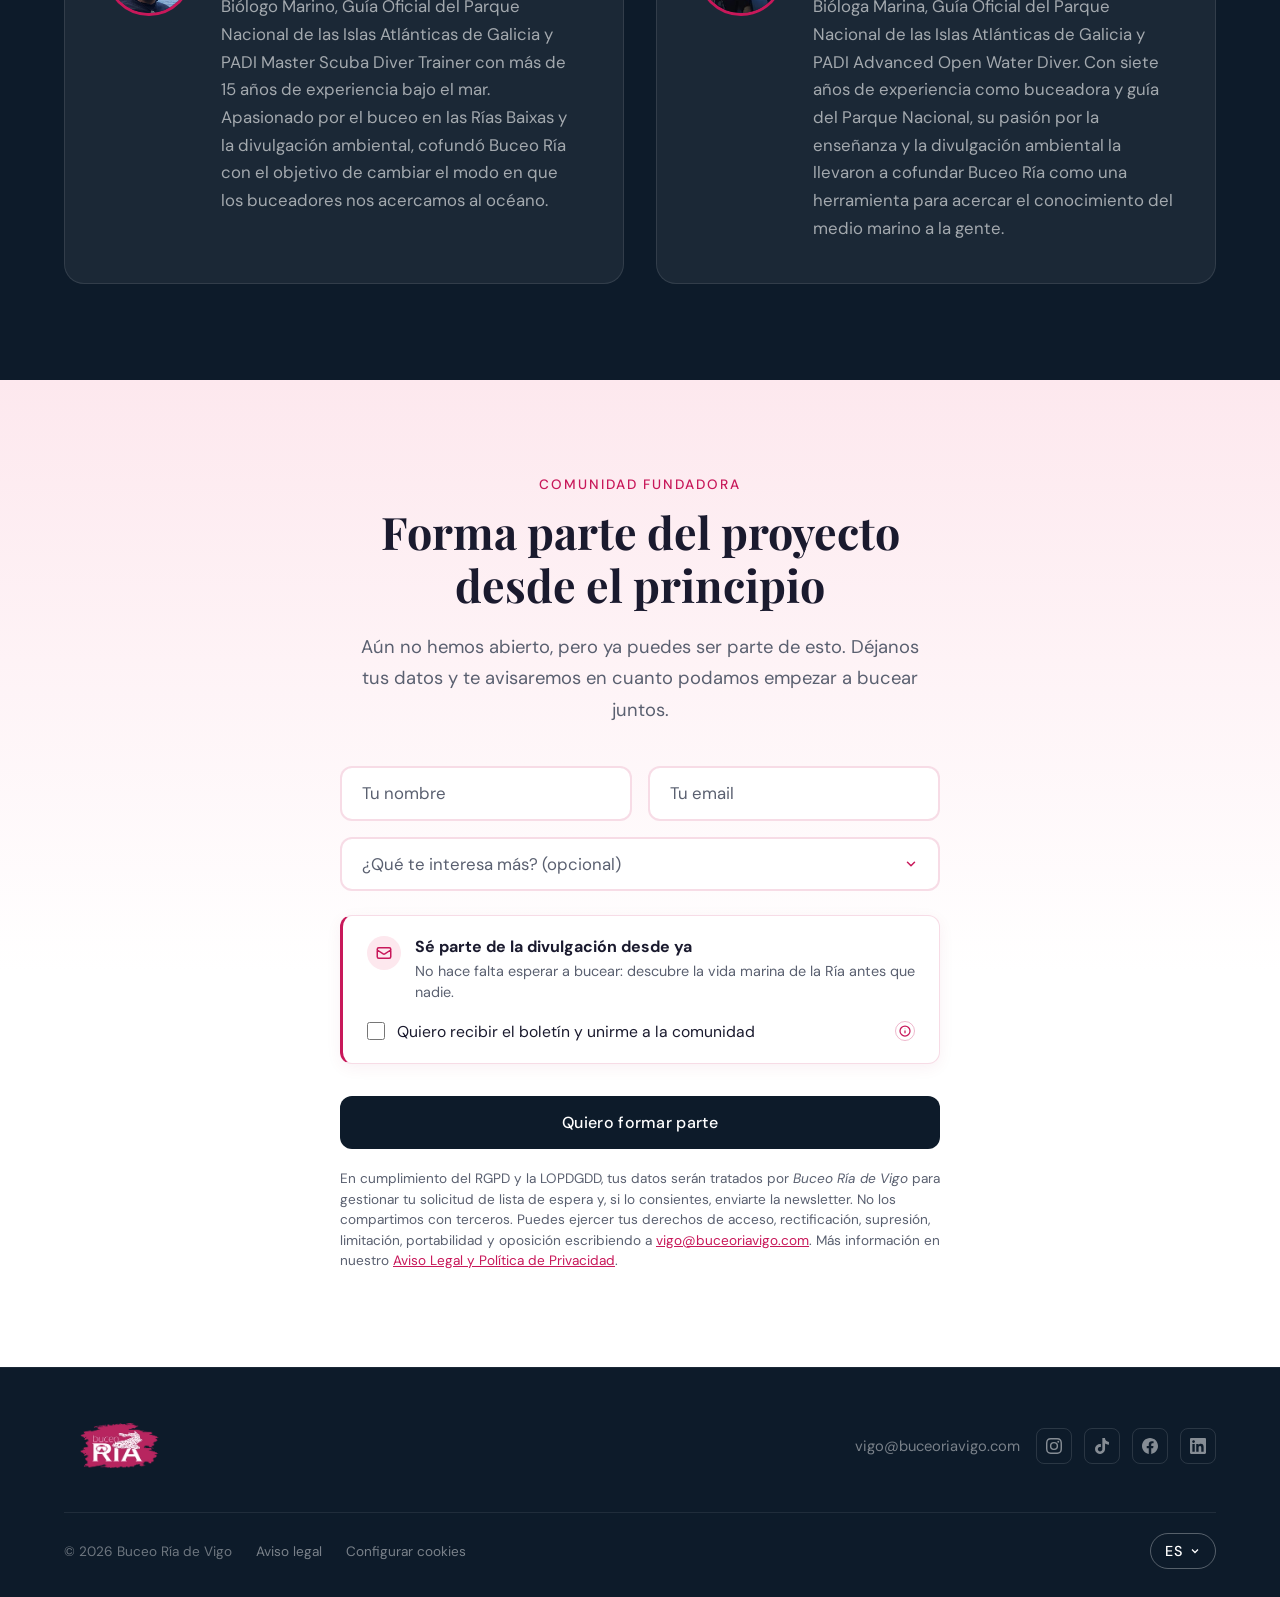
==== commit 9756b8c1: "Redes sociales: TikTok, Facebook y LinkedIn en el footer - TikTok y LinkedIn nuevos; Facebook activa" ====
--- a/index.html
+++ b/index.html
@@ -386,7 +386,7 @@
       </div>
       <div class="footer-contact">
         <a href="mailto:vigo@buceoriavigo.com" class="footer-link footer-email">vigo@buceoriavigo.com</a>
-        <!-- redes sociales: Instagram activo; Facebook/YouTube ocultos (quitar style="display:none" en cada uno para reactivar) -->
+        <!-- redes sociales: Instagram, TikTok, Facebook y LinkedIn activos; YouTube oculto (quitar style="display:none" para reactivar) -->
         <div class="social-links">
           <a href="https://www.instagram.com/buceoria.vigo/" target="_blank" rel="noopener" class="social-link" title="Instagram" aria-label="Instagram">
             <svg width="16" height="16" fill="currentColor" viewBox="0 0 24 24">
@@ -394,11 +394,17 @@
                 d="M12 2.163c3.204 0 3.584.012 4.85.07 3.252.148 4.771 1.691 4.919 4.919.058 1.265.069 1.645.069 4.849 0 3.205-.012 3.584-.069 4.849-.149 3.225-1.664 4.771-4.919 4.919-1.266.058-1.644.07-4.85.07-3.204 0-3.584-.012-4.849-.07-3.26-.149-4.771-1.699-4.919-4.92-.058-1.265-.07-1.644-.07-4.849 0-3.204.013-3.583.07-4.849.149-3.227 1.664-4.771 4.919-4.919 1.266-.057 1.645-.069 4.849-.069zM12 0C8.741 0 8.333.014 7.053.072 2.695.272.273 2.69.073 7.052.014 8.333 0 8.741 0 12c0 3.259.014 3.668.072 4.948.2 4.358 2.618 6.78 6.98 6.98C8.333 23.986 8.741 24 12 24c3.259 0 3.668-.014 4.948-.072 4.354-.2 6.782-2.618 6.979-6.98.059-1.28.073-1.689.073-4.948 0-3.259-.014-3.667-.072-4.947-.196-4.354-2.617-6.78-6.979-6.98C15.668.014 15.259 0 12 0zm0 5.838a6.162 6.162 0 100 12.324 6.162 6.162 0 000-12.324zM12 16a4 4 0 110-8 4 4 0 010 8zm6.406-11.845a1.44 1.44 0 100 2.881 1.44 1.44 0 000-2.881z" />
             </svg>
           </a>
-          <a href="https://facebook.com" target="_blank" rel="noopener" class="social-link" title="Facebook" aria-label="Facebook" style="display: none;">
+          <a href="https://www.tiktok.com/@buceoriavigo" target="_blank" rel="noopener" class="social-link" title="TikTok" aria-label="TikTok">
+            <svg width="16" height="16" fill="currentColor" viewBox="0 0 24 24"><path d="M12.525.02c1.31-.02 2.61-.01 3.91-.02.08 1.53.63 3.09 1.75 4.17 1.12 1.11 2.7 1.62 4.24 1.79v4.03c-1.44-.05-2.89-.35-4.2-.97-.57-.26-1.1-.59-1.62-.93-.01 2.92.01 5.84-.02 8.75-.08 1.4-.54 2.79-1.35 3.94-1.31 1.92-3.58 3.17-5.91 3.21-1.43.08-2.86-.31-4.08-1.03-2.02-1.19-3.44-3.37-3.65-5.71-.02-.5-.03-1-.01-1.49.18-1.9 1.12-3.72 2.58-4.96 1.66-1.44 3.98-2.13 6.15-1.72.02 1.48-.04 2.96-.04 4.44-.99-.32-2.15-.23-3.02.37-.63.41-1.11 1.04-1.36 1.75-.21.51-.15 1.07-.14 1.61.24 1.64 1.82 3.02 3.5 2.87 1.12-.01 2.19-.66 2.77-1.61.19-.33.4-.67.41-1.06.1-1.79.06-3.57.07-5.36.01-4.03-.01-8.05.02-12.07z"/></svg>
+          </a>
+          <a href="https://www.facebook.com/share/19aGgpAALt/" target="_blank" rel="noopener" class="social-link" title="Facebook" aria-label="Facebook">
             <svg width="16" height="16" fill="currentColor" viewBox="0 0 24 24">
               <path
                 d="M24 12.073c0-6.627-5.373-12-12-12s-12 5.373-12 12c0 5.99 4.388 10.954 10.125 11.854v-8.385H7.078v-3.47h3.047V9.43c0-3.007 1.792-4.669 4.533-4.669 1.312 0 2.686.235 2.686.235v2.953H15.83c-1.491 0-1.956.925-1.956 1.874v2.25h3.328l-.532 3.47h-2.796v8.385C19.612 23.027 24 18.062 24 12.073z" />
             </svg>
+          </a>
+          <a href="https://www.linkedin.com/company/buceoriavigo/" target="_blank" rel="noopener" class="social-link" title="LinkedIn" aria-label="LinkedIn">
+            <svg width="16" height="16" fill="currentColor" viewBox="0 0 24 24"><path d="M20.447 20.452h-3.554v-5.569c0-1.328-.027-3.037-1.852-3.037-1.853 0-2.136 1.445-2.136 2.939v5.667H9.351V9h3.414v1.561h.046c.477-.9 1.637-1.85 3.37-1.85 3.601 0 4.267 2.37 4.267 5.455v6.286zM5.337 7.433c-1.144 0-2.063-.926-2.063-2.065 0-1.138.92-2.063 2.063-2.063 1.14 0 2.064.925 2.064 2.063 0 1.139-.925 2.065-2.064 2.065zm1.782 13.019H3.555V9h3.564v11.452zM22.225 0H1.771C.792 0 0 .774 0 1.729v20.542C0 23.227.792 24 1.771 24h20.451C23.2 24 24 23.227 24 22.271V1.729C24 .774 23.2 0 22.222 0h.003z"/></svg>
           </a>
           <a href="https://youtube.com" target="_blank" rel="noopener" class="social-link" title="YouTube" aria-label="YouTube" style="display: none;">
             <svg width="16" height="16" fill="currentColor" viewBox="0 0 24 24">
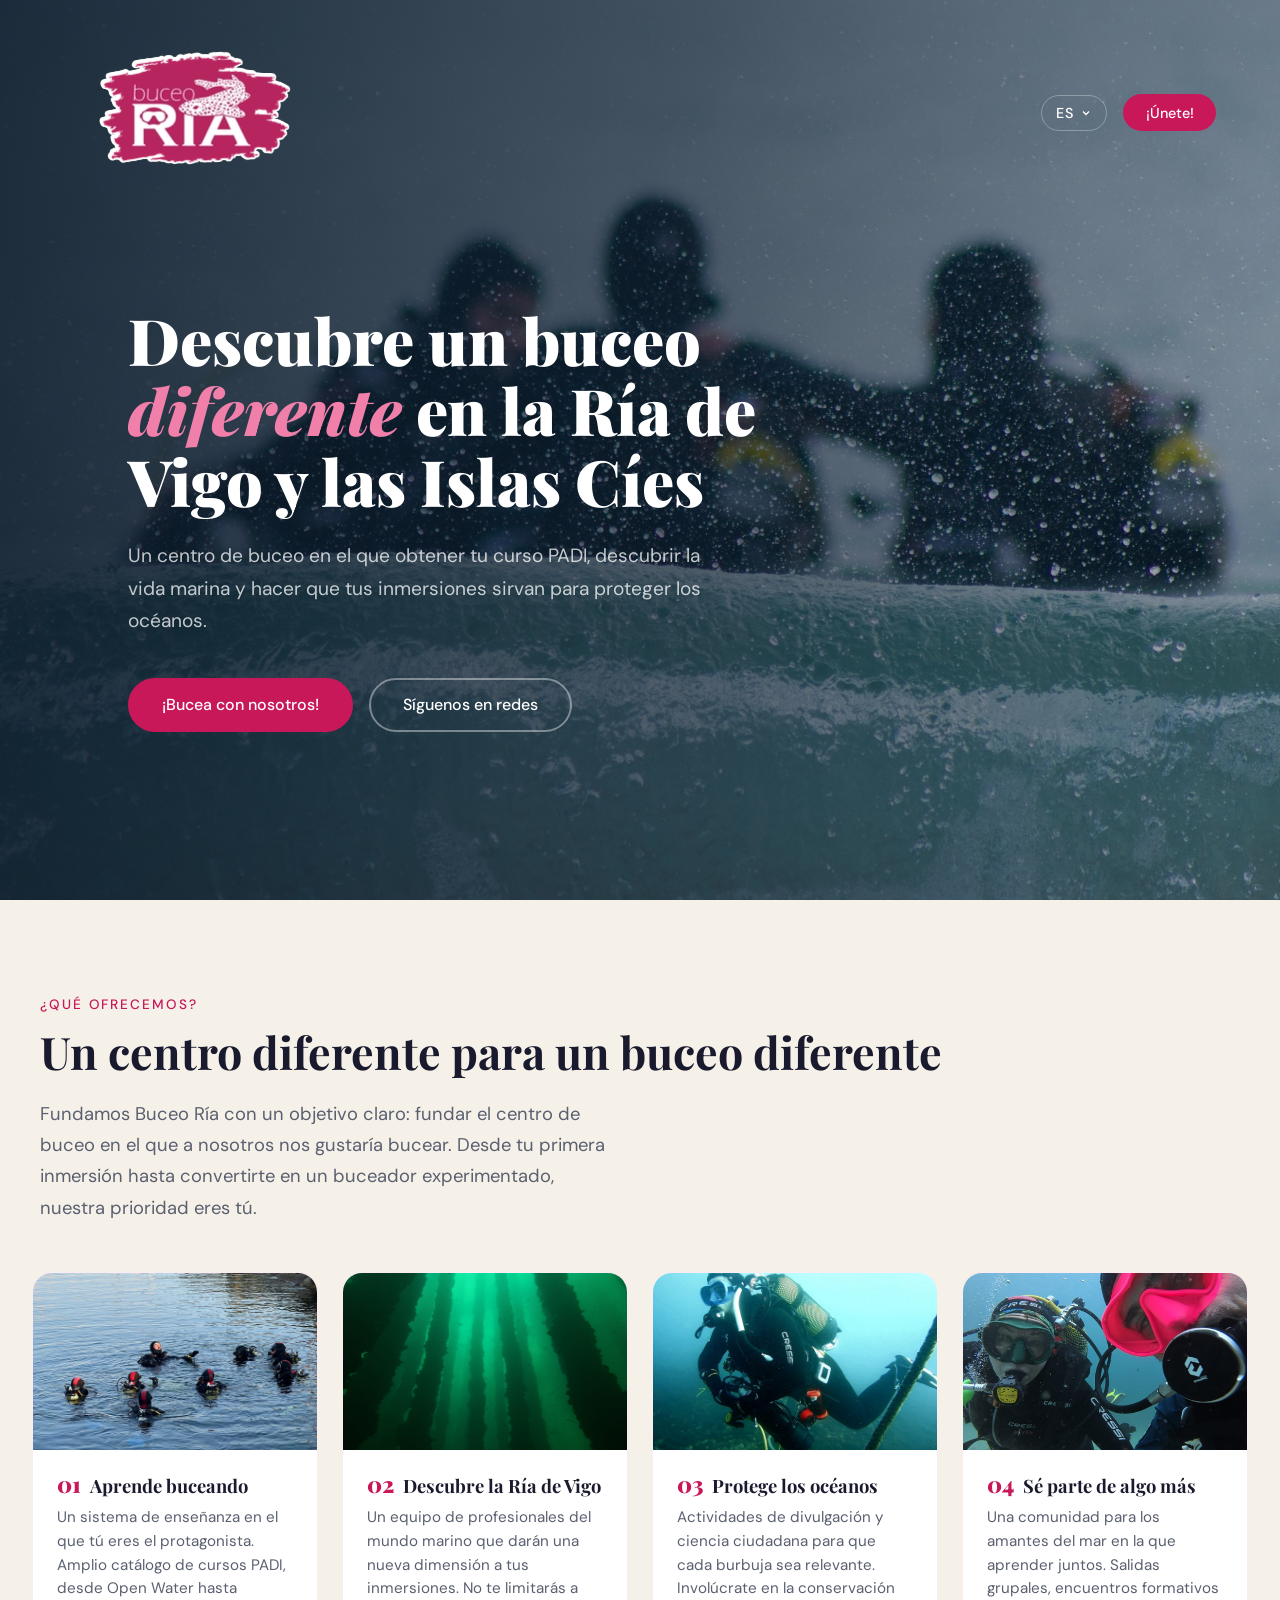
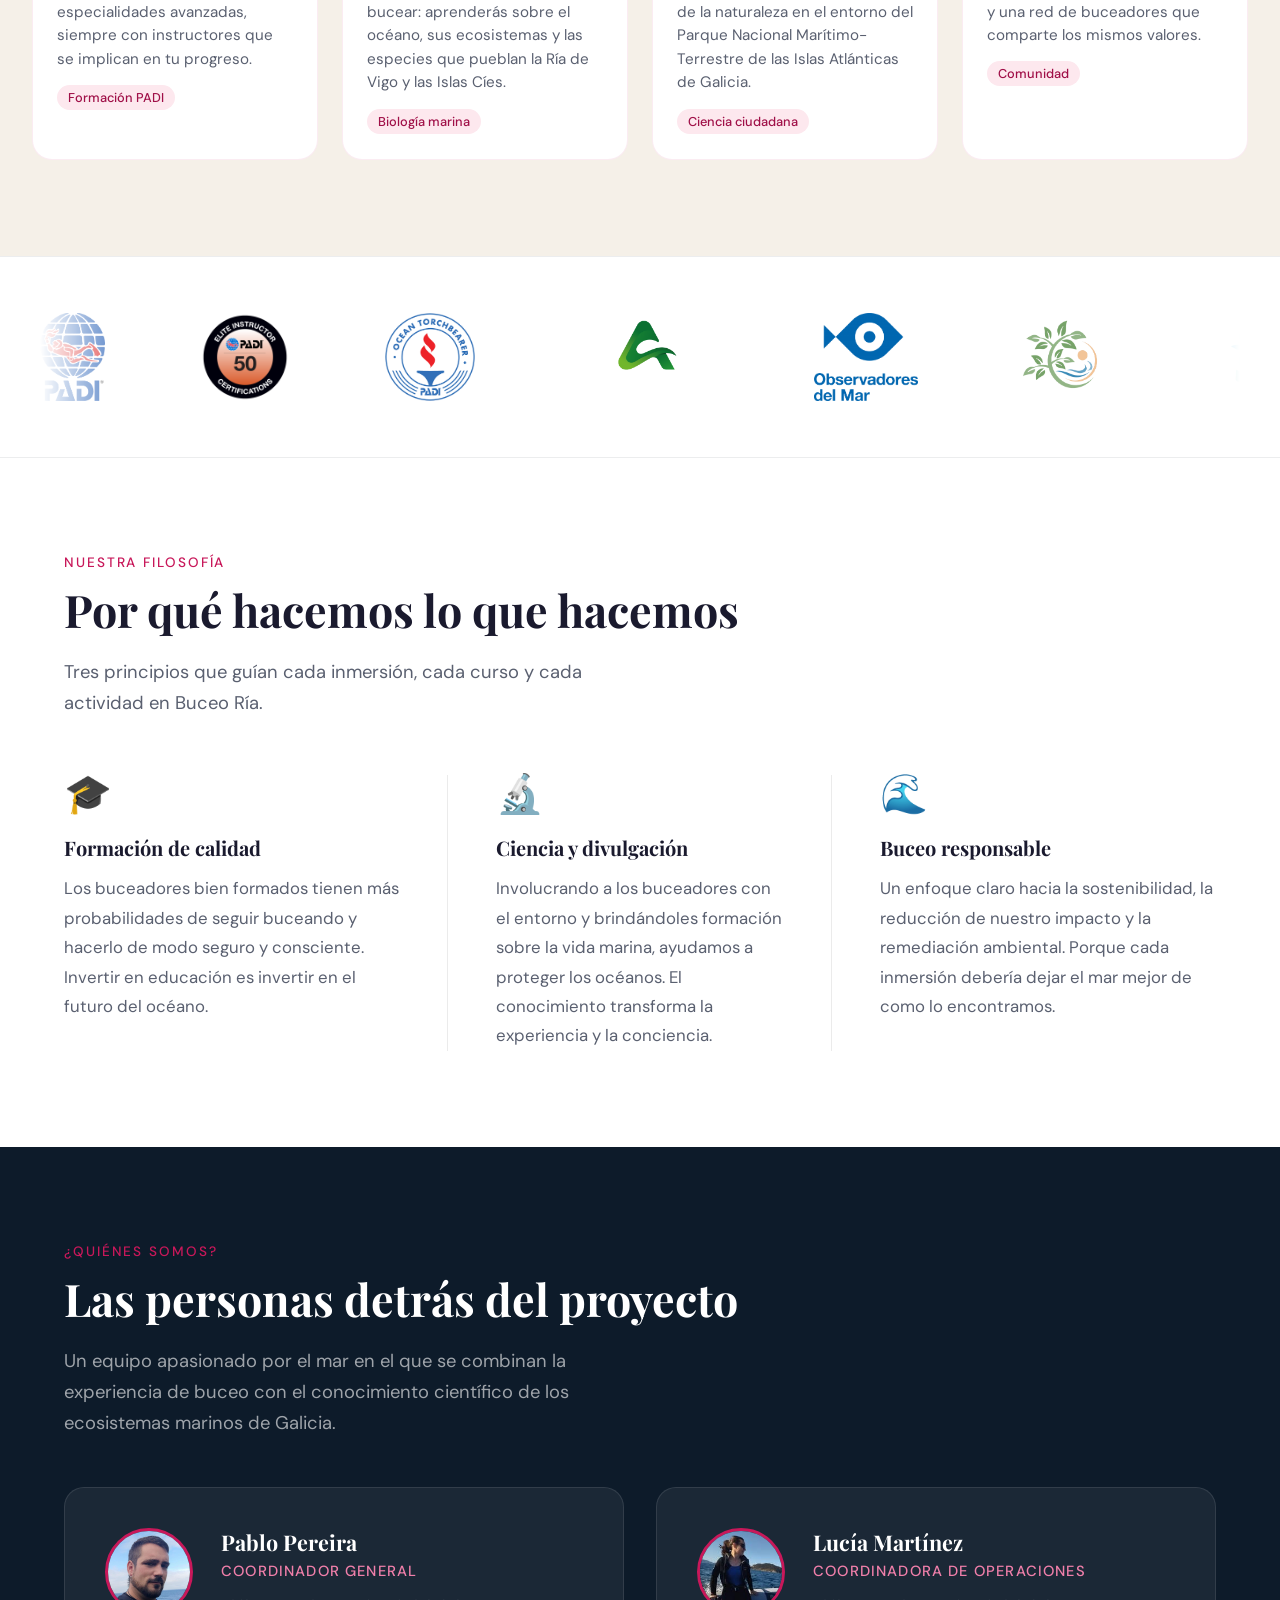
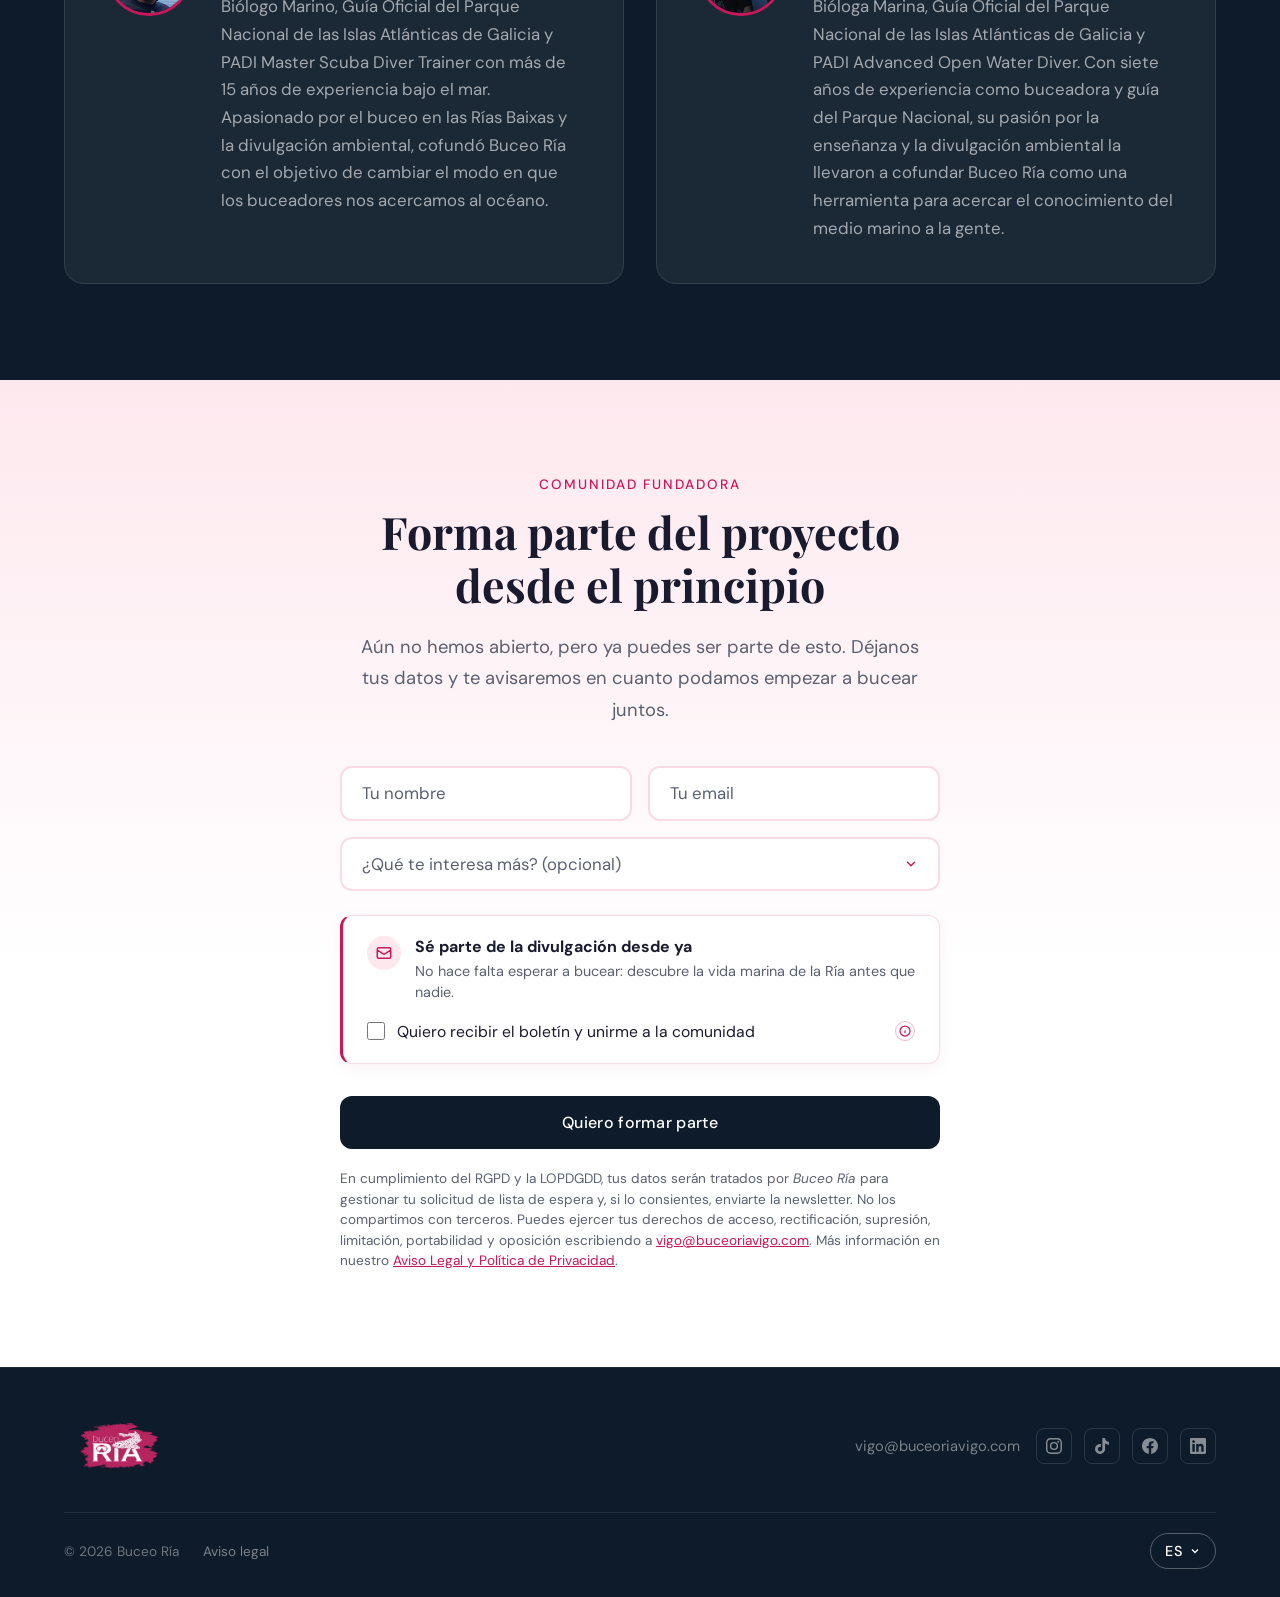
==== commit c6dde2da: "Nombre de marca: "Buceo Ría" en lugar de "Buceo Ría de Vigo" Aviso legal, texto LOPD del formulario " ====
--- a/index.html
+++ b/index.html
@@ -360,7 +360,7 @@
       <button class="btn-submit" type="button" data-i18n="btn.submit">Quiero formar parte</button>
 
       <p class="lopd-text" data-i18n-html="lopd">En cumplimiento del RGPD y la LOPDGDD, tus datos serán tratados por
-        <em>Buceo Ría de Vigo</em> para gestionar tu solicitud de lista de espera y, si lo consientes, enviarte la
+        <em>Buceo Ría</em> para gestionar tu solicitud de lista de espera y, si lo consientes, enviarte la
         newsletter. No los compartimos con terceros. Puedes ejercer tus derechos de acceso, rectificación, supresión,
         limitación, portabilidad y oposición escribiendo a <a
           href="mailto:vigo@buceoriavigo.com">vigo@buceoriavigo.com</a>. Más información en nuestro <a
@@ -417,7 +417,7 @@
     </div>
     <div class="footer-bottom">
       <div class="footer-legal">
-        <span class="footer-copy">© 2026 Buceo Ría de Vigo</span>
+        <span class="footer-copy">© 2026 Buceo Ría</span>
         <a href="aviso-legal.html" class="footer-link" data-i18n="footer.legal">Aviso legal</a>
         <button type="button" class="footer-link footer-link--btn" data-cookie-settings data-i18n="footer.cookies">Configurar cookies</button>
       </div>
